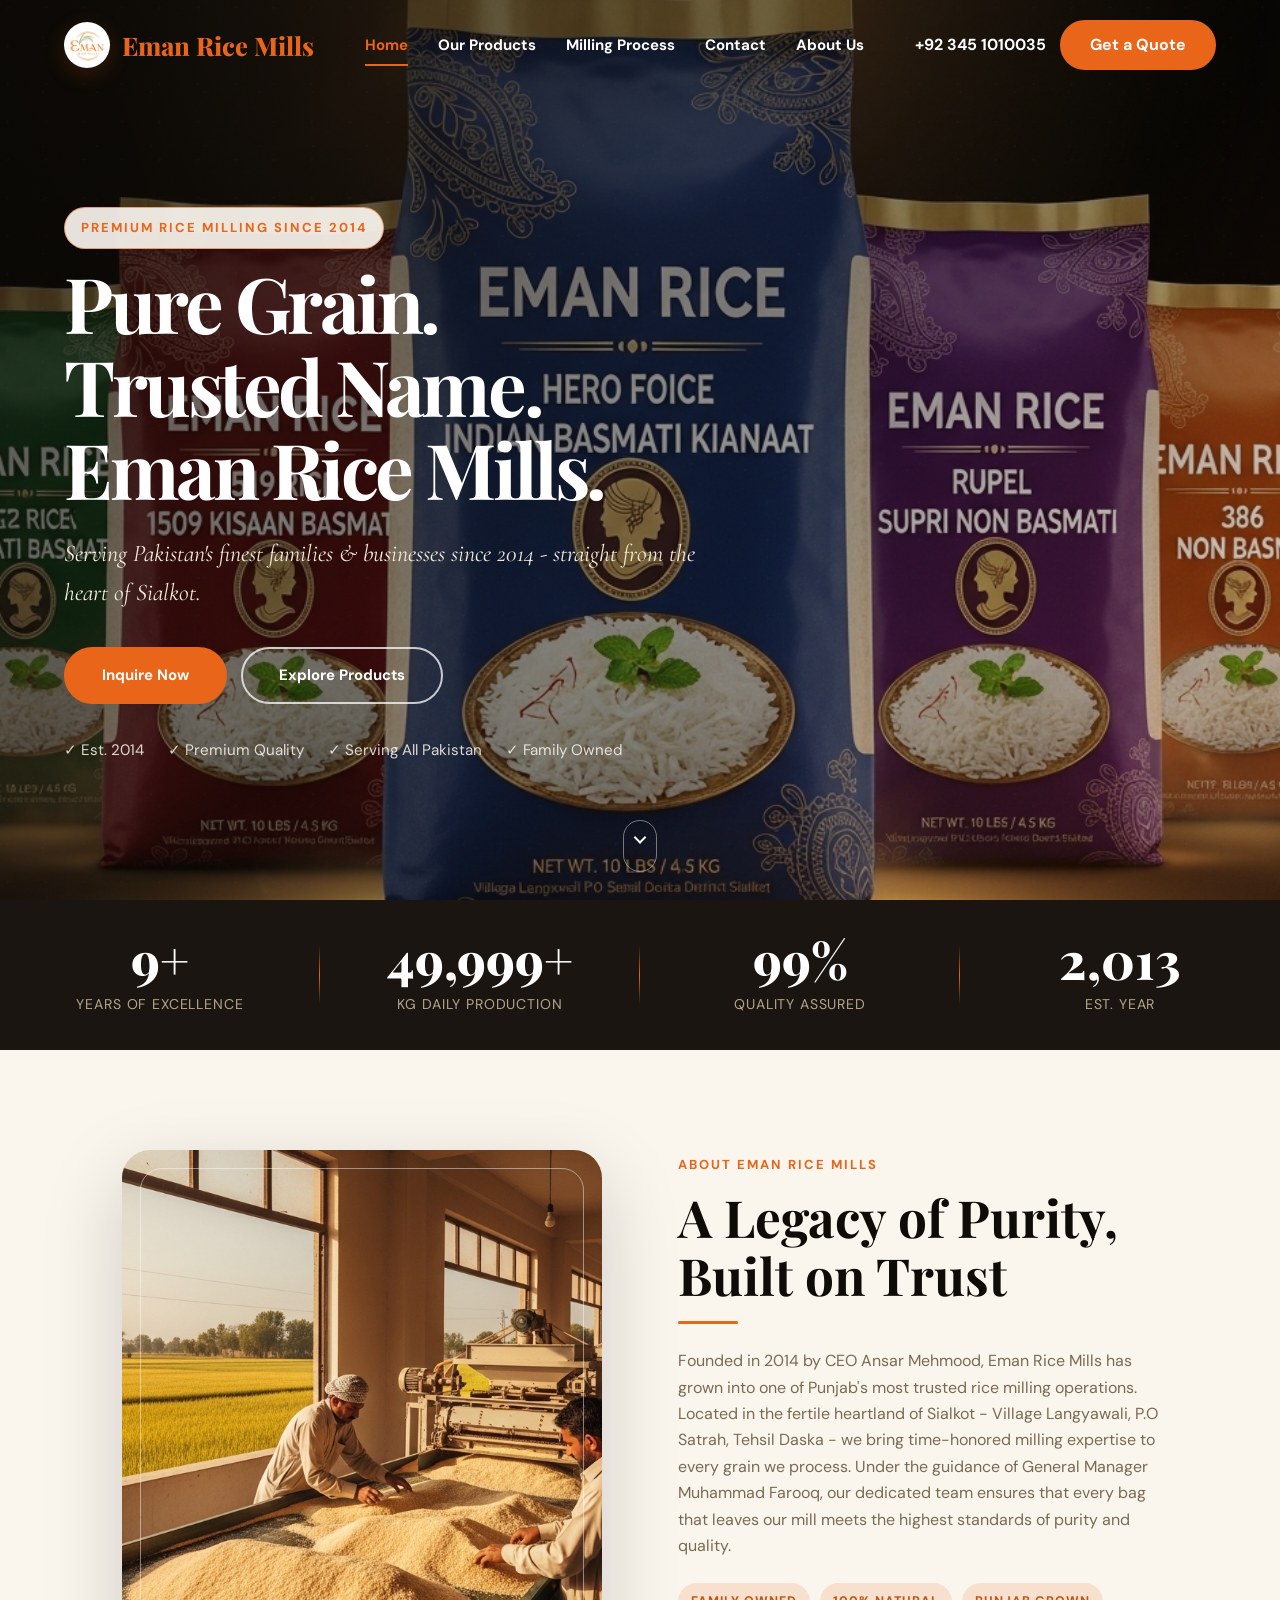
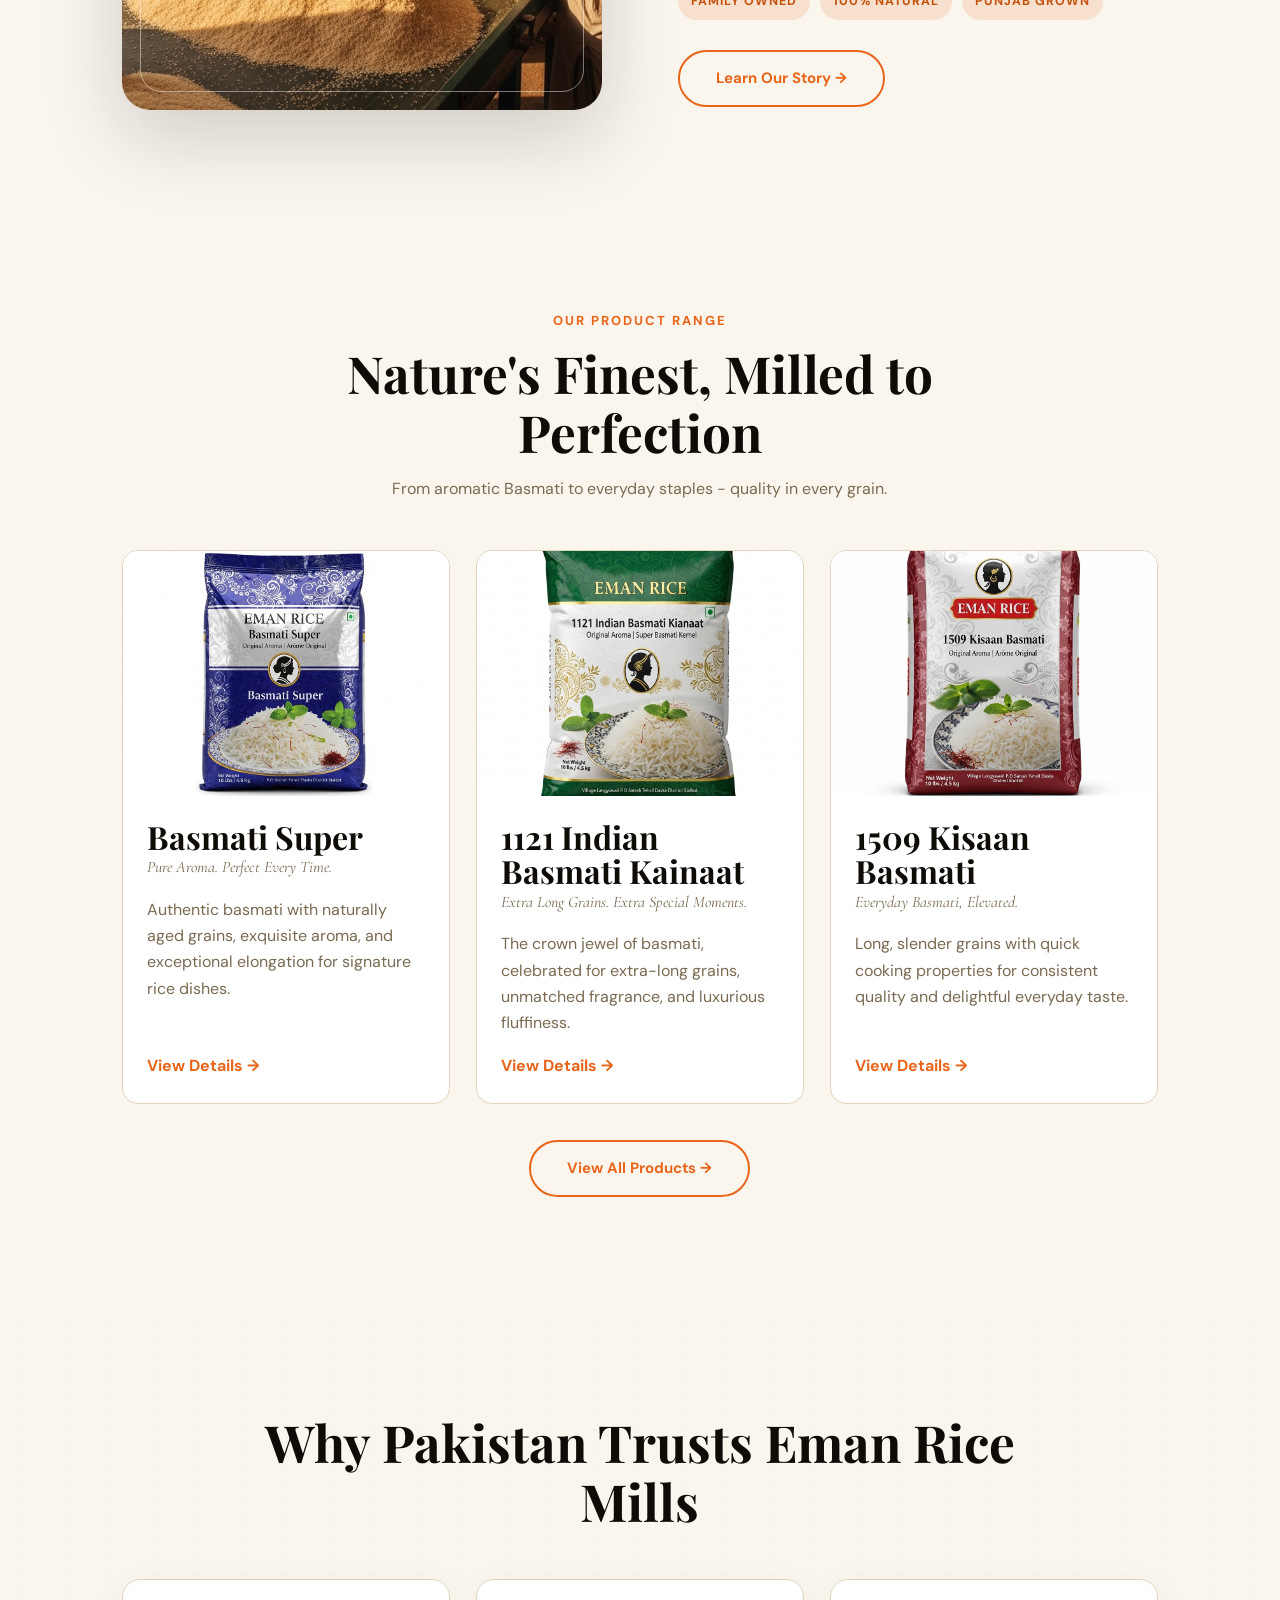
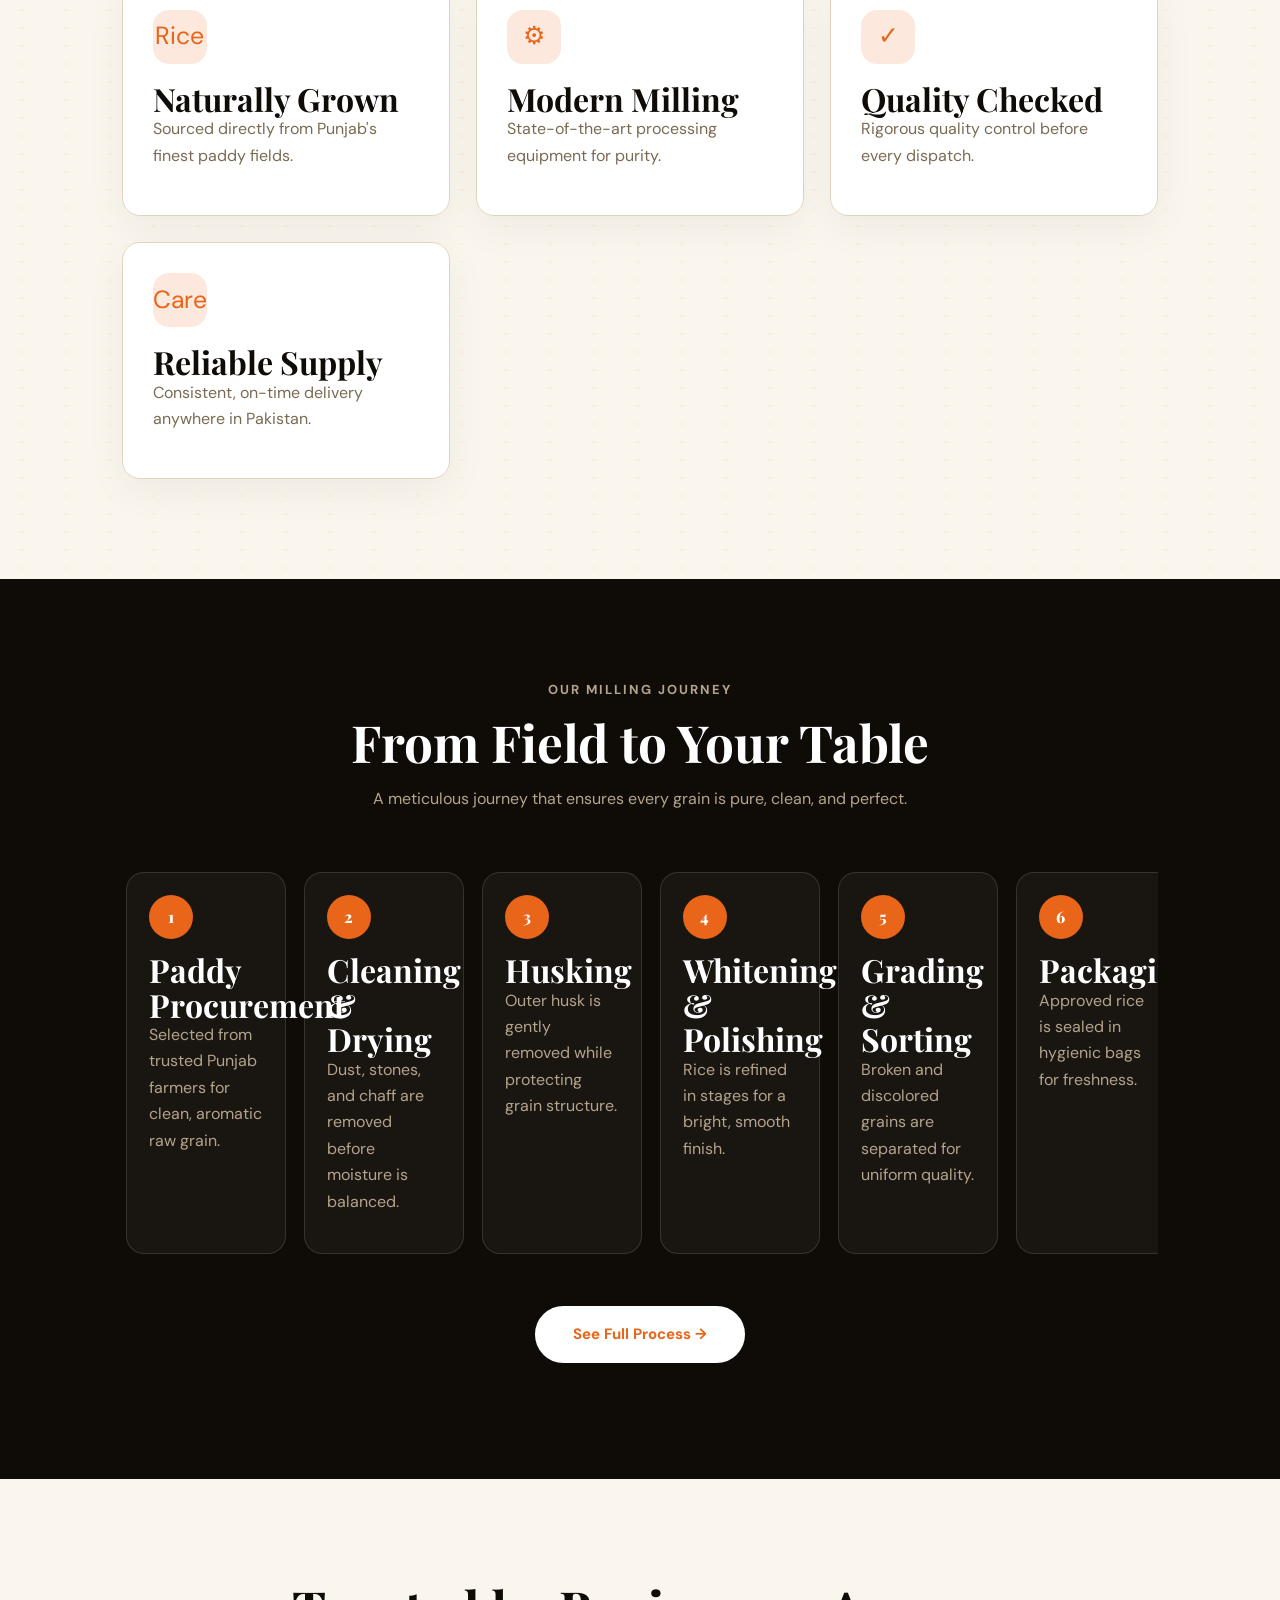
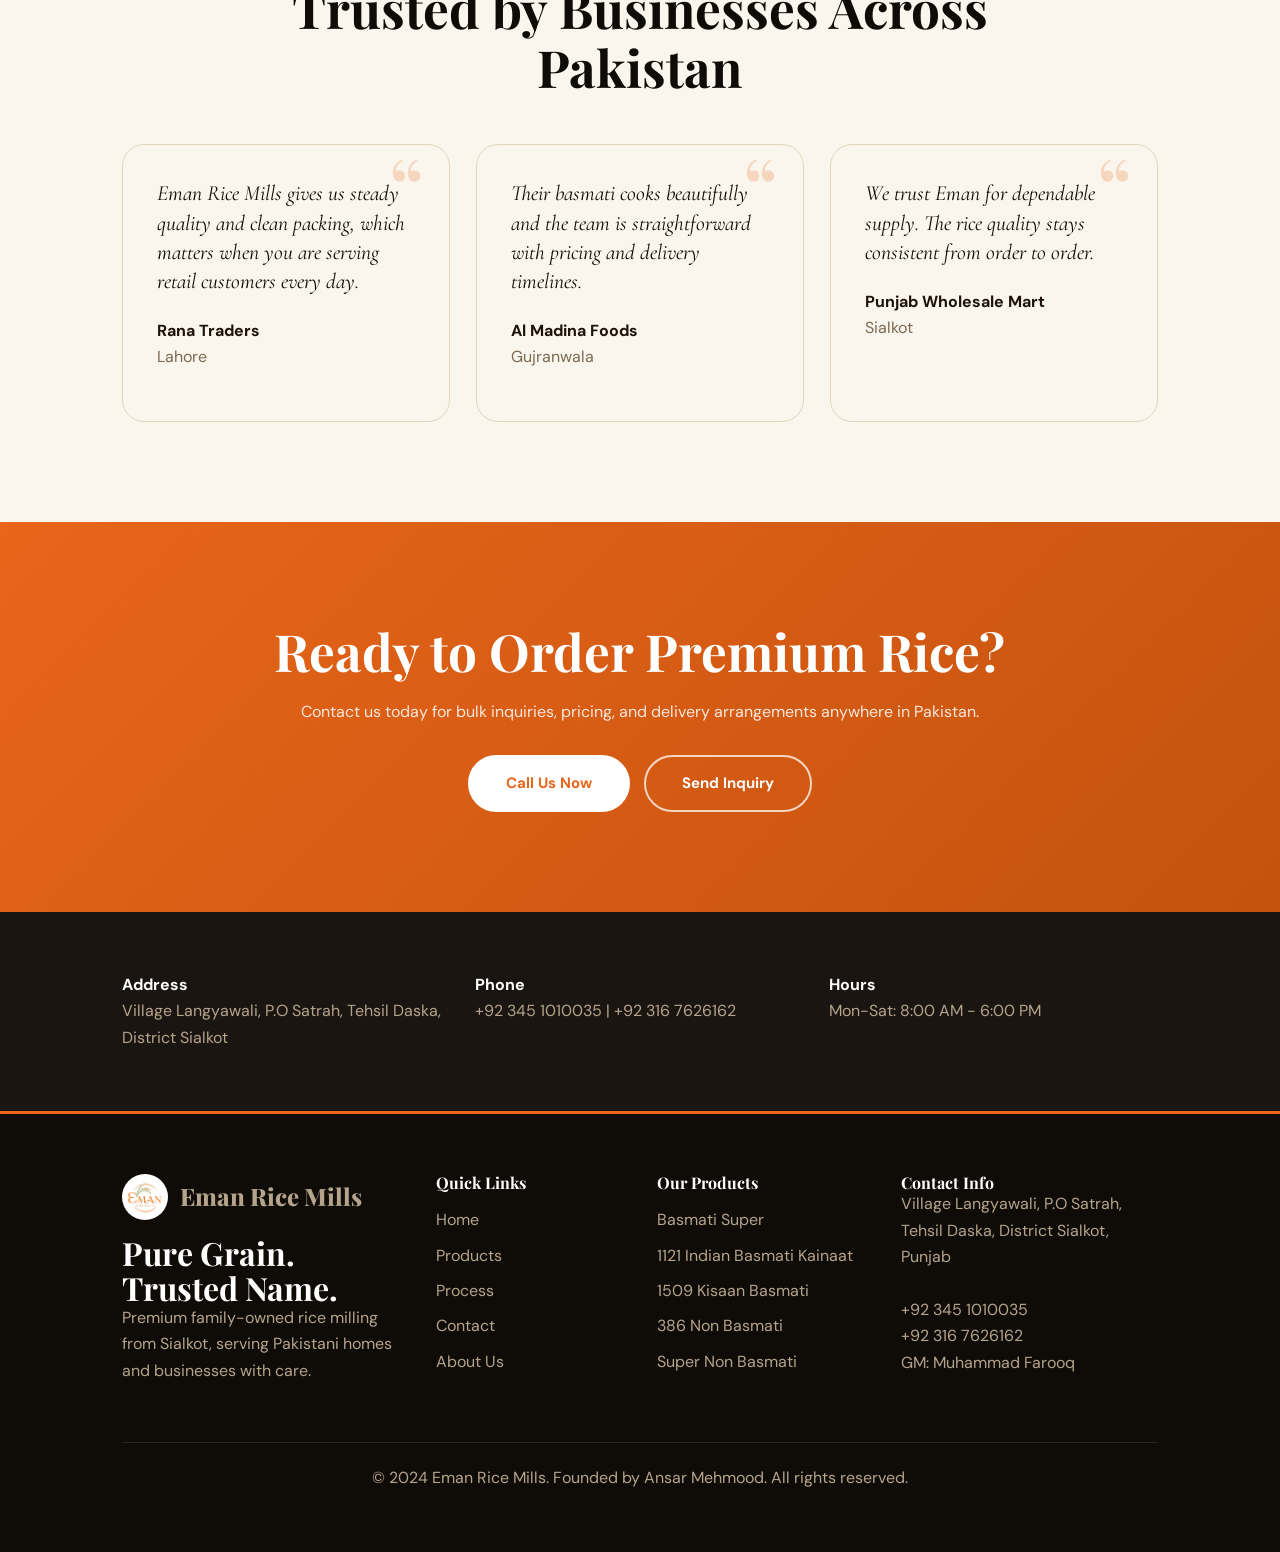
==== index.html @ 07fa5f84 "updated website" ====
﻿<!DOCTYPE html>
<html lang="en">
<head>
  <meta charset="UTF-8">
  <meta name="viewport" content="width=device-width, initial-scale=1.0">
  <meta name="description" content="Eman Rice Mills - Premium rice milling in Sialkot, Pakistan. Founded 2014 by Ansar Mehmood. Supplying quality rice across Pakistan.">
  <meta property="og:title" content="Eman Rice Mills | Pure Grain, Trusted Name">
  <meta property="og:description" content="Premium rice milling in Sialkot, Pakistan, serving families and businesses across Pakistan since 2014.">
  <title>Eman Rice Mills | Pure Grain, Trusted Name</title>
  <link rel="preconnect" href="https://fonts.googleapis.com">
  <link rel="preconnect" href="https://fonts.gstatic.com" crossorigin>
  <link rel="icon" href="data:image/svg+xml,%3Csvg xmlns='http://www.w3.org/2000/svg' viewBox='0 0 64 64'%3E%3Crect width='64' height='64' rx='16' fill='%23E8651A'/%3E%3Ctext x='32' y='40' text-anchor='middle' font-family='Georgia' font-size='24' font-weight='700' fill='white'%3EEM%3C/text%3E%3C/svg%3E">
  <link rel="stylesheet" href="css/style.css">
  <link rel="stylesheet" href="css/components.css">
  <link rel="stylesheet" href="css/animations.css">
</head>
<body>
  <a class="skip-link" href="#main">Skip to content</a>
  <header class="navbar" aria-label="Primary navigation">
    <div class="nav-inner">
      <a class="nav-logo" href="index.html" aria-label="Eman Rice Mills home"><img src="assets/hero/eman-logo.jpeg" alt="Eman Rice Mills logo"> Eman Rice Mills</a>
      <nav class="nav-links" aria-label="Main menu"><a class="active" href="index.html">Home</a><a href="products.html">Our Products</a><a href="process.html">Milling Process</a><a href="contact.html">Contact</a><a href="about.html">About Us</a></nav>
      <div class="nav-actions">
        <a class="nav-phone" href="tel:+923451010035"> +92 345 1010035</a>
        <a class="nav-cta" href="contact.html">Get a Quote</a>
      </div>
      <button class="menu-toggle" type="button" aria-label="Open navigation menu" aria-expanded="false"><span></span><span></span><span></span></button>
    </div>
  </header>

  <main id="main">
    <section class="hero">
      <div class="hero-bg" aria-hidden="true"></div>
      <div class="hero-content">
        <div class="eyebrow" style="display:inline-flex;border:1px solid rgba(232,101,26,.55);background:rgba(250,246,238,.92);padding:9px 16px;border-radius:999px;">Premium Rice Milling Since 2014</div>
        <h1 aria-label="Pure Grain. Trusted Name. Eman Rice Mills.">
          <span style="--i:1">Pure</span> <span style="--i:2">Grain.</span><br>
          <span style="--i:3">Trusted</span> <span style="--i:4">Name.</span><br>
          <span style="--i:5">Eman</span> <span style="--i:6">Rice</span> <span style="--i:7">Mills.</span>
        </h1>
        <p class="hero-subtitle">Serving Pakistan's finest families &amp; businesses since 2014 - straight from the heart of Sialkot.</p>
        <div class="hero-actions">
          <a class="btn-primary" href="contact.html"> Inquire Now</a>
          <a class="btn-outline-light" href="products.html">Explore Products</a>
        </div>
        <div class="trust-strip" aria-label="Trust highlights">
          <span>&#10003; Est. 2014</span><span>&#10003; Premium Quality</span><span>&#10003; Serving All Pakistan</span><span>&#10003; Family Owned</span>
        </div>
      </div>
      <span class="hero-scroll" aria-hidden="true"></span>
    </section>

    <section class="stats-bar" aria-label="Company statistics">
      <div class="stats-grid">
        <div class="stat"><span class="stat-number" data-counter="10" data-suffix="+">0+</span><span class="stat-label">Years of Excellence</span></div>
        <div class="stat"><span class="stat-number" data-counter="50000" data-suffix="+">0+</span><span class="stat-label">KG Daily Production</span></div>
        <div class="stat"><span class="stat-number" data-counter="100" data-suffix="%">0%</span><span class="stat-label">Quality Assured</span></div>
        <div class="stat"><span class="stat-number" data-counter="2014">0</span><span class="stat-label">Est. Year</span></div>
      </div>
    </section>

    <section class="section-padding">
      <div class="container split">
        <div class="image-frame reveal-left"><img src="assets/about/about-us.jpeg" alt="Eman Rice Mills facility and rice processing operation" loading="lazy"></div>
        <div class="reveal-right">
          <p class="eyebrow">About Eman Rice Mills</p>
          <h2 class="section-heading">A Legacy of Purity, Built on Trust</h2>
          <div class="divider-orange"></div>
          <p>Founded in 2014 by CEO Ansar Mehmood, Eman Rice Mills has grown into one of Punjab's most trusted rice milling operations. Located in the fertile heartland of Sialkot - Village Langyawali, P.O Satrah, Tehsil Daska - we bring time-honored milling expertise to every grain we process. Under the guidance of General Manager Muhammad Farooq, our dedicated team ensures that every bag that leaves our mill meets the highest standards of purity and quality.</p>
          <div class="feature-pills"><span>Family Owned</span><span>100% Natural</span><span>Punjab Grown</span></div>
          <a class="btn-secondary" href="about.html">Learn Our Story &rarr;</a>
        </div>
      </div>
    </section>

    <section class="section-padding cream-section">
      <div class="container">
        <div class="section-intro reveal">
          <p class="eyebrow">Our Product Range</p>
          <h2 class="section-heading">Nature's Finest, Milled to Perfection</h2>
          <p>From aromatic Basmati to everyday staples - quality in every grain.</p>
        </div>
        <div class="product-grid">
          <article class="product-card card reveal"><div class="product-image"><img src="assets/products/basmati-super.jpeg" alt="Basmati Super rice pack" loading="lazy"></div><div class="product-body"><h3>Basmati Super</h3><p class="product-tagline">Pure Aroma. Perfect Every Time.</p><p>Authentic basmati with naturally aged grains, exquisite aroma, and exceptional elongation for signature rice dishes.</p><a class="text-link" href="products.html">View Details &rarr;</a></div></article>
          <article class="product-card card reveal"><div class="product-image"><img src="assets/products/1121-indian-basmati-kainaat.jpeg" alt="1121 Indian Basmati Kainaat rice pack" loading="lazy"></div><div class="product-body"><h3>1121 Indian Basmati Kainaat</h3><p class="product-tagline">Extra Long Grains. Extra Special Moments.</p><p>The crown jewel of basmati, celebrated for extra-long grains, unmatched fragrance, and luxurious fluffiness.</p><a class="text-link" href="products.html">View Details &rarr;</a></div></article>
          <article class="product-card card reveal"><div class="product-image"><img src="assets/products/1509-kisaan-basmati.jpeg" alt="1509 Kisaan Basmati rice pack" loading="lazy"></div><div class="product-body"><h3>1509 Kisaan Basmati</h3><p class="product-tagline">Everyday Basmati, Elevated.</p><p>Long, slender grains with quick cooking properties for consistent quality and delightful everyday taste.</p><a class="text-link" href="products.html">View Details &rarr;</a></div></article>
        </div>
        <p style="text-align:center;margin-top:36px;"><a class="btn-secondary" href="products.html">View All Products &rarr;</a></p>
      </div>
    </section>

    <section class="section-padding pattern-bg">
      <div class="container">
        <div class="section-intro reveal"><h2 class="section-heading">Why Pakistan Trusts Eman Rice Mills</h2></div>
        <div class="why-grid">
          <article class="icon-card reveal"><span class="icon">Rice</span><h3>Naturally Grown</h3><p>Sourced directly from Punjab's finest paddy fields.</p></article>
          <article class="icon-card reveal"><span class="icon">&#9881;</span><h3>Modern Milling</h3><p>State-of-the-art processing equipment for purity.</p></article>
          <article class="icon-card reveal"><span class="icon">&#10003;</span><h3>Quality Checked</h3><p>Rigorous quality control before every dispatch.</p></article>
          <article class="icon-card reveal"><span class="icon">Care</span><h3>Reliable Supply</h3><p>Consistent, on-time delivery anywhere in Pakistan.</p></article>
        </div>
      </div>
    </section>

    <section class="section-padding dark-section">
      <div class="container">
        <div class="section-intro reveal">
          <p class="eyebrow">Our Milling Journey</p>
          <h2 class="section-heading">From Field to Your Table</h2>
          <p>A meticulous journey that ensures every grain is pure, clean, and perfect.</p>
        </div>
        <div class="process-timeline">
          <div class="timeline-item reveal"><span class="timeline-number">1</span><h3>Paddy Procurement</h3><p>Selected from trusted Punjab farmers for clean, aromatic raw grain.</p></div>
          <div class="timeline-item reveal"><span class="timeline-number">2</span><h3>Cleaning &amp; Drying</h3><p>Dust, stones, and chaff are removed before moisture is balanced.</p></div>
          <div class="timeline-item reveal"><span class="timeline-number">3</span><h3>Husking</h3><p>Outer husk is gently removed while protecting grain structure.</p></div>
          <div class="timeline-item reveal"><span class="timeline-number">4</span><h3>Whitening &amp; Polishing</h3><p>Rice is refined in stages for a bright, smooth finish.</p></div>
          <div class="timeline-item reveal"><span class="timeline-number">5</span><h3>Grading &amp; Sorting</h3><p>Broken and discolored grains are separated for uniform quality.</p></div>
          <div class="timeline-item reveal"><span class="timeline-number">6</span><h3>Packaging</h3><p>Approved rice is sealed in hygienic bags for freshness.</p></div>
          <div class="timeline-item reveal"><span class="timeline-number">7</span><h3>Delivery</h3><p>Orders are dispatched reliably to customers across Pakistan.</p></div>
        </div>
        <p style="text-align:center;margin-top:28px;"><a class="btn-white" href="process.html">See Full Process &rarr;</a></p>
      </div>
    </section>

    <section class="section-padding">
      <div class="container">
        <div class="section-intro reveal"><h2 class="section-heading">Trusted by Businesses Across Pakistan</h2></div>
        <div class="testimonial-grid">
          <article class="testimonial-card reveal"><blockquote>Eman Rice Mills gives us steady quality and clean packing, which matters when you are serving retail customers every day.</blockquote><strong>Rana Traders</strong><p>Lahore</p></article>
          <article class="testimonial-card reveal"><blockquote>Their basmati cooks beautifully and the team is straightforward with pricing and delivery timelines.</blockquote><strong>Al Madina Foods</strong><p>Gujranwala</p></article>
          <article class="testimonial-card reveal"><blockquote>We trust Eman for dependable supply. The rice quality stays consistent from order to order.</blockquote><strong>Punjab Wholesale Mart</strong><p>Sialkot</p></article>
        </div>
      </div>
    </section>

    <section class="section-padding cta-banner">
      <div class="container reveal">
        <h2 class="section-heading">Ready to Order Premium Rice?</h2>
        <p>Contact us today for bulk inquiries, pricing, and delivery arrangements anywhere in Pakistan.</p>
        <div class="cta-actions"><a class="btn-white" href="tel:+923451010035"> Call Us Now</a><a class="btn-outline-light" href="contact.html"> Send Inquiry</a></div>
      </div>
    </section>

    <section class="section-sm contact-preview">
      <div class="container contact-preview-grid">
        <div><strong>Address</strong><span>Village Langyawali, P.O Satrah, Tehsil Daska, District Sialkot</span></div>
        <div><strong> Phone</strong><span>+92 345 1010035 | +92 316 7626162</span></div>
        <div><strong> Hours</strong><span>Mon-Sat: 8:00 AM - 6:00 PM</span></div>
      </div>
    </section>
  </main>

  <footer class="footer section-sm">
    <div class="container">
      <div class="footer-grid">
        <div><a class="footer-logo" href="index.html"><img src="assets/hero/eman-logo.jpeg" alt="Eman Rice Mills logo"> Eman Rice Mills</a><h3>Pure Grain. Trusted Name.</h3><p>Premium family-owned rice milling from Sialkot, serving Pakistani homes and businesses with care.</p></div>
        <div><h4>Quick Links</h4><ul><li><a href="index.html">Home</a></li><li><a href="products.html">Products</a></li><li><a href="process.html">Process</a></li><li><a href="contact.html">Contact</a></li><li><a href="about.html">About Us</a></li></ul></div>
        <div><h4>Our Products</h4><ul><li>Basmati Super</li><li>1121 Indian Basmati Kainaat</li><li>1509 Kisaan Basmati</li><li>386 Non Basmati</li><li>Super Non Basmati</li></ul></div>
        <div><h4>Contact Info</h4><address>Village Langyawali, P.O Satrah, Tehsil Daska, District Sialkot, Punjab<br><br><a href="tel:+923451010035">+92 345 1010035</a><br><a href="tel:+923167626162">+92 316 7626162</a><br>GM: Muhammad Farooq</address></div>
      </div>
      <div class="footer-bottom">&copy; 2024 Eman Rice Mills. Founded by Ansar Mehmood. All rights reserved.</div>
    </div>
  </footer>
  <script src="js/main.js"></script>
  <script src="js/counter.js"></script>
</body>
</html>
---- css/style.css ----
@import url('https://fonts.googleapis.com/css2?family=Playfair+Display:ital,wght@0,400;0,600;0,700;0,800;1,400;1,600&family=DM+Sans:wght@300;400;500;600&family=Cormorant+Garamond:ital,wght@0,400;1,400;1,600&display=swap');

:root {
  --color-primary: #E8651A;
  --color-primary-dark: #C4520E;
  --color-primary-light: #F5874A;
  --color-primary-glow: rgba(232, 101, 26, 0.15);
  --color-dark: #0F0C08;
  --color-dark-2: #1A1510;
  --color-dark-3: #2C2318;
  --color-cream: #FAF6EE;
  --color-cream-2: #F2EBD9;
  --color-text-main: #1C1208;
  --color-text-muted: #7A6A52;
  --color-text-light: #B5A48C;
  --color-border: #E2D4BC;
  --font-display: "Playfair Display", Georgia, serif;
  --font-body: "DM Sans", Arial, sans-serif;
  --font-accent: "Cormorant Garamond", Georgia, serif;
  --shadow-soft: 0 18px 60px rgba(28, 18, 8, 0.09);
  --shadow-deep: 0 26px 80px rgba(15, 12, 8, 0.18);
}

* {
  box-sizing: border-box;
}

html {
  scroll-behavior: smooth;
}

body {
  margin: 0;
  background: var(--color-cream);
  color: var(--color-text-main);
  font-family: var(--font-body);
  line-height: 1.65;
  animation: pageFade 0.6s ease both;
}

body.nav-open {
  overflow: hidden;
}

img {
  display: block;
  max-width: 100%;
}

a {
  color: inherit;
}

p {
  margin: 0 0 1rem;
  color: var(--color-text-muted);
}

h1,
h2,
h3,
h4 {
  margin: 0;
  color: var(--color-dark);
  font-family: var(--font-display);
  line-height: 1.08;
}

h1 {
  font-size: clamp(36px, 6vw, 80px);
}

h2 {
  font-size: clamp(28px, 4vw, 54px);
}

h3 {
  font-size: clamp(20px, 2.5vw, 32px);
}

.skip-link {
  position: fixed;
  left: 16px;
  top: -60px;
  z-index: 2000;
  padding: 10px 16px;
  background: var(--color-primary);
  color: white;
  border-radius: 999px;
  transition: top 0.2s ease;
}

.skip-link:focus {
  top: 16px;
}

.hero {
  position: relative;
  min-height: 100vh;
  display: grid;
  align-items: center;
  overflow: hidden;
  isolation: isolate;
  padding: 150px 5% 80px;
  background: var(--color-dark);
}

.hero::before,
.page-hero::before,
.cta-banner::before,
.pattern-bg::before {
  content: "";
  position: absolute;
  inset: 0;
  pointer-events: none;
  background-image:
    radial-gradient(circle at 20% 20%, rgba(255,255,255,0.08) 0 1px, transparent 1px),
    radial-gradient(circle at 80% 70%, rgba(255,255,255,0.05) 0 1px, transparent 1px);
  background-size: 38px 38px, 54px 54px;
  opacity: 0.28;
  mix-blend-mode: screen;
}

.hero-bg {
  position: absolute;
  inset: -8% 0;
  z-index: -2;
  background-image:
    linear-gradient(135deg, rgba(15,12,8,0.80) 0%, rgba(15,12,8,0.40) 60%, rgba(232,101,26,0.15) 100%),
    url("../assets/hero/hero-image.jpeg");
  background-size: cover;
  background-position: center;
  transform: translateY(0);
  will-change: transform;
}

.hero-content {
  max-width: 790px;
  color: white;
}

.hero h1 {
  color: white;
  letter-spacing: -0.045em;
  max-width: 780px;
}

.hero h1 span {
  display: inline-block;
  opacity: 0;
  transform: translateY(24px);
  animation: wordRise 0.7s ease forwards;
  animation-delay: calc(var(--i) * 0.075s + 0.15s);
}

.hero-subtitle {
  max-width: 680px;
  margin: 24px 0 34px;
  color: var(--color-cream-2);
  font-family: var(--font-accent);
  font-size: clamp(18px, 2vw, 24px);
  font-style: italic;
}

.hero-actions,
.cta-actions {
  display: flex;
  flex-wrap: wrap;
  gap: 14px;
}

.trust-strip {
  display: flex;
  flex-wrap: wrap;
  gap: 16px 24px;
  margin-top: 34px;
  color: rgba(250, 246, 238, 0.86);
  font-size: 0.95rem;
}

.hero-scroll {
  position: absolute;
  left: 50%;
  bottom: 28px;
  width: 34px;
  height: 52px;
  border: 1px solid rgba(250, 246, 238, 0.45);
  border-radius: 999px;
  transform: translateX(-50%);
}

.hero-scroll::after {
  content: "";
  position: absolute;
  left: 50%;
  top: 12px;
  width: 7px;
  height: 7px;
  border-right: 2px solid white;
  border-bottom: 2px solid white;
  transform: translateX(-50%) rotate(45deg);
  animation: bounceChevron 1.6s ease infinite;
}

.stats-bar {
  background: var(--color-dark-2);
  color: white;
}

.stats-grid {
  display: grid;
  grid-template-columns: repeat(4, 1fr);
}

.stat {
  position: relative;
  padding: 34px 18px;
  text-align: center;
}

.stat:not(:last-child)::after {
  content: "";
  position: absolute;
  right: 0;
  top: 30%;
  height: 40%;
  width: 1px;
  background: linear-gradient(transparent, var(--color-primary), transparent);
}

.stat-number {
  display: block;
  color: white;
  font-family: var(--font-display);
  font-size: clamp(34px, 4vw, 56px);
  font-weight: 800;
  line-height: 1;
}

.stat-label {
  display: block;
  margin-top: 8px;
  color: var(--color-text-light);
  font-size: 0.88rem;
  letter-spacing: 0.06em;
  text-transform: uppercase;
}

.split {
  display: grid;
  grid-template-columns: minmax(0, 1fr) minmax(0, 1fr);
  gap: clamp(36px, 6vw, 78px);
  align-items: center;
}

.image-frame {
  position: relative;
  min-height: 560px;
  overflow: hidden;
  border-radius: 28px;
  box-shadow: var(--shadow-deep);
}

.image-frame::after {
  content: "";
  position: absolute;
  inset: 18px;
  border: 1px solid rgba(255, 255, 255, 0.45);
  border-radius: 22px;
}

.image-frame img {
  width: 100%;
  height: 100%;
  min-height: inherit;
  object-fit: cover;
}

.feature-pills {
  display: flex;
  flex-wrap: wrap;
  gap: 10px;
  margin: 24px 0 30px;
}

.feature-pills span,
.category-pill {
  display: inline-flex;
  align-items: center;
  border-radius: 999px;
  background: var(--color-primary-glow);
  color: var(--color-primary-dark);
  font-size: 0.78rem;
  font-weight: 700;
  letter-spacing: 0.08em;
  padding: 8px 13px;
  text-transform: uppercase;
}

.section-intro {
  max-width: 760px;
  margin: 0 auto 48px;
  text-align: center;
}

.section-intro .section-heading {
  margin-bottom: 14px;
}

.product-grid,
.why-grid,
.testimonial-grid,
.values-grid,
.quality-grid,
.contact-trust-grid {
  display: grid;
  grid-template-columns: repeat(3, 1fr);
  gap: 26px;
}

.leader-grid,
.values-grid {
  display: grid;
  grid-template-columns: repeat(2, 1fr);
  gap: 26px;
}

.product-card {
  display: flex;
  flex-direction: column;
  background: white;
}

.product-image {
  aspect-ratio: 4 / 3;
  overflow: hidden;
  background: var(--color-cream-2);
}

.product-image img {
  width: 100%;
  height: 100%;
  object-fit: cover;
  transition: transform 0.6s ease;
}

.product-card:hover .product-image img,
.process-step:hover img {
  transform: scale(1.05);
}

.product-body {
  display: flex;
  flex: 1;
  flex-direction: column;
  padding: 24px;
}

.product-tagline,
.testimonial-card blockquote {
  color: var(--color-text-muted);
  font-family: var(--font-accent);
  font-style: italic;
}

.text-link {
  display: inline-flex;
  align-items: center;
  gap: 8px;
  margin-top: auto;
  color: var(--color-primary);
  font-weight: 700;
  text-decoration: none;
}

.cream-section,
.pattern-bg {
  position: relative;
  overflow: hidden;
  background: var(--color-cream);
}

.pattern-bg::before {
  background-image: radial-gradient(ellipse at center, rgba(232,101,26,0.16) 0 2px, transparent 2px);
  background-size: 44px 18px;
  opacity: 0.23;
  mix-blend-mode: multiply;
}

.icon-card,
.quality-card,
.trust-card,
.mission-card,
.leader-card {
  position: relative;
  z-index: 1;
  padding: 30px;
  background: white;
  border: 1px solid var(--color-border);
  border-radius: 18px;
  box-shadow: 0 12px 42px rgba(28, 18, 8, 0.05);
}

.icon {
  display: inline-grid;
  place-items: center;
  width: 54px;
  height: 54px;
  margin-bottom: 18px;
  border-radius: 16px;
  background: var(--color-primary-glow);
  color: var(--color-primary);
  font-size: 1.55rem;
}

.dark-section {
  background: var(--color-dark);
  color: white;
}

.dark-section h2,
.dark-section h3 {
  color: white;
}

.dark-section p {
  color: var(--color-text-light);
}

.process-timeline {
  display: grid;
  grid-template-columns: repeat(7, minmax(160px, 1fr));
  gap: 18px;
  overflow-x: auto;
  padding: 12px 4px 24px;
}

.timeline-item {
  position: relative;
  min-height: 170px;
  padding: 22px;
  border: 1px solid rgba(255, 255, 255, 0.12);
  border-radius: 18px;
  background: rgba(255, 255, 255, 0.045);
}

.timeline-number {
  display: inline-grid;
  place-items: center;
  width: 44px;
  height: 44px;
  margin-bottom: 14px;
  border-radius: 50%;
  background: var(--color-primary);
  color: white;
  font-family: var(--font-display);
  font-weight: 800;
}

.testimonial-card {
  position: relative;
  padding: 34px;
  background: var(--color-cream);
  border-radius: 22px;
  border: 1px solid var(--color-border);
}

.testimonial-card::before {
  content: "“";
  position: absolute;
  top: -2px;
  right: 24px;
  color: var(--color-primary);
  font-family: var(--font-display);
  font-size: 88px;
  line-height: 1;
  opacity: 0.22;
}

.testimonial-card blockquote {
  margin: 0 0 22px;
  color: var(--color-dark);
  font-size: 1.35rem;
  line-height: 1.35;
}

.cta-banner {
  position: relative;
  overflow: hidden;
  background: linear-gradient(135deg, var(--color-primary), var(--color-primary-dark));
  color: white;
  text-align: center;
}

.cta-banner h2 {
  color: white;
}

.cta-banner p {
  max-width: 760px;
  margin: 18px auto 30px;
  color: rgba(255, 255, 255, 0.86);
}

.cta-banner .cta-actions {
  justify-content: center;
}

.contact-preview {
  background: var(--color-dark-2);
  color: white;
}

.contact-preview-grid {
  display: grid;
  grid-template-columns: repeat(3, 1fr);
  gap: 24px;
}

.contact-preview strong {
  color: white;
}

.contact-preview span {
  display: block;
  color: var(--color-text-light);
}

.page-hero {
  position: relative;
  min-height: 50vh;
  display: grid;
  place-items: end start;
  overflow: hidden;
  padding: 150px 5% 72px;
  background:
    linear-gradient(135deg, rgba(15,12,8,0.82), rgba(15,12,8,0.45), rgba(232,101,26,0.2)),
    var(--hero-image, url("../assets/hero/hero-image.jpeg")) center/cover;
  color: white;
}

.page-hero.compact {
  min-height: 45vh;
}

.page-hero h1,
.page-hero p {
  color: white;
}

.breadcrumb {
  margin-top: 12px;
  color: var(--color-cream-2);
  font-size: 0.94rem;
}

.filter-tabs {
  display: flex;
  flex-wrap: wrap;
  justify-content: center;
  gap: 12px;
  margin-bottom: 38px;
}

.filter-tab {
  min-height: 44px;
  padding: 10px 20px;
  border: 1px solid var(--color-primary);
  border-radius: 999px;
  background: transparent;
  color: var(--color-dark);
  cursor: pointer;
  font: 700 0.88rem var(--font-body);
}

.filter-tab.active,
.filter-tab:hover {
  background: var(--color-primary);
  color: white;
}

.product-card.is-hidden {
  display: none;
}

.process-detail {
  position: relative;
}

.process-detail::before {
  content: "";
  position: absolute;
  left: 50%;
  top: 80px;
  bottom: 80px;
  width: 2px;
  background: linear-gradient(var(--color-primary), rgba(232,101,26,0.1));
  transform: translateX(-50%);
}

.process-step {
  position: relative;
  display: grid;
  grid-template-columns: repeat(2, minmax(0, 1fr));
  gap: 64px;
  align-items: center;
  margin-bottom: 80px;
}

.process-step:nth-child(even) .process-copy {
  order: 2;
}

.process-copy,
.process-photo {
  position: relative;
  z-index: 1;
}

.step-watermark {
  position: absolute;
  top: -36px;
  left: -14px;
  z-index: -1;
  color: var(--color-primary);
  font-family: var(--font-display);
  font-size: 120px;
  font-weight: 800;
  line-height: 1;
  opacity: 0.1;
}

.process-photo {
  overflow: hidden;
  border-radius: 24px;
  box-shadow: var(--shadow-soft);
}

.process-photo img {
  width: 100%;
  aspect-ratio: 4 / 3;
  object-fit: cover;
  transition: transform 0.65s ease;
}

.timeline-vertical {
  position: relative;
  display: grid;
  gap: 24px;
  max-width: 980px;
  margin: 0 auto;
}

.timeline-entry {
  display: grid;
  grid-template-columns: 1fr auto 1fr;
  gap: 22px;
  align-items: center;
}

.timeline-entry:nth-child(even) .timeline-card {
  grid-column: 3;
}

.timeline-entry:nth-child(even) .timeline-year {
  grid-column: 2;
  grid-row: 1;
}

.timeline-card {
  padding: 24px;
  background: white;
  border: 1px solid var(--color-border);
  border-radius: 16px;
}

.timeline-year {
  display: grid;
  place-items: center;
  width: 82px;
  height: 82px;
  border-radius: 50%;
  background: var(--color-primary);
  color: white;
  font-family: var(--font-display);
  font-weight: 800;
}

.contact-layout {
  display: grid;
  grid-template-columns: 0.9fr 1.1fr;
  gap: 42px;
  align-items: start;
}

.contact-panel,
.form-panel {
  padding: clamp(28px, 4vw, 46px);
  background: white;
  border: 1px solid var(--color-border);
  border-radius: 26px;
  box-shadow: var(--shadow-soft);
}

.contact-list {
  display: grid;
  gap: 18px;
  margin: 26px 0;
}

.contact-list div {
  padding-bottom: 16px;
  border-bottom: 1px solid var(--color-border);
}

.whatsapp {
  display: inline-flex;
  align-items: center;
  justify-content: center;
  min-height: 46px;
  padding: 12px 22px;
  border-radius: 999px;
  background: #25D366;
  color: white;
  font-weight: 700;
  text-decoration: none;
}

.map-card {
  margin-top: 24px;
  padding: 28px;
  border-radius: 22px;
  background:
    radial-gradient(circle at 55% 43%, rgba(232,101,26,0.28) 0 10px, transparent 11px),
    linear-gradient(135deg, var(--color-cream), #fff);
  border: 1px solid var(--color-border);
}

.form-grid {
  display: grid;
  grid-template-columns: repeat(2, 1fr);
  gap: 18px;
}

.form-group.full {
  grid-column: 1 / -1;
}

label {
  display: block;
  margin-bottom: 8px;
  color: var(--color-dark);
  font-size: 0.9rem;
  font-weight: 700;
}

input,
select,
textarea {
  width: 100%;
  min-height: 48px;
  border: 1px solid var(--color-border);
  border-radius: 10px;
  padding: 14px 18px;
  background: #fff;
  color: var(--color-text-main);
  font: 400 1rem var(--font-body);
  outline: none;
  transition: border 0.2s ease, box-shadow 0.2s ease;
}

textarea {
  resize: vertical;
}

input:focus,
select:focus,
textarea:focus {
  border-color: var(--color-primary);
  box-shadow: 0 0 0 4px var(--color-primary-glow);
}

.field-error {
  min-height: 18px;
  margin-top: 5px;
  color: #b42318;
  font-size: 0.8rem;
}

.form-message {
  margin-top: 18px;
  font-weight: 700;
}

@media (max-width: 1023px) {
  .split,
  .contact-layout,
  .process-step {
    grid-template-columns: 1fr;
  }

  .product-grid,
  .why-grid,
  .testimonial-grid,
  .leader-grid,
  .values-grid,
  .quality-grid,
  .contact-trust-grid {
    grid-template-columns: repeat(2, 1fr);
  }

  .stats-grid,
  .contact-preview-grid {
    grid-template-columns: repeat(2, 1fr);
  }

  .process-detail::before {
    left: 12px;
  }

  .process-step:nth-child(even) .process-copy {
    order: initial;
  }
}

@media (max-width: 767px) {
  .hero {
    min-height: 100svh;
    padding: 128px 5% 72px;
    text-align: center;
  }

  .hero-content {
    margin: 0 auto;
  }

  .hero-actions,
  .cta-actions {
    flex-direction: column;
  }

  .hero-actions .btn-primary,
  .hero-actions .btn-outline-light,
  .cta-actions a,
  .form-panel button {
    width: 100%;
    justify-content: center;
  }

  .trust-strip {
    justify-content: center;
  }

  .stats-grid,
  .product-grid,
  .why-grid,
  .testimonial-grid,
  .leader-grid,
  .values-grid,
  .quality-grid,
  .contact-preview-grid,
  .contact-trust-grid,
  .form-grid {
    grid-template-columns: 1fr;
  }

  .stat:not(:last-child)::after {
    top: auto;
    right: 20%;
    bottom: 0;
    left: 20%;
    width: auto;
    height: 1px;
  }

  .image-frame {
    min-height: 380px;
  }

  .section-intro {
    margin-bottom: 34px;
  }

  .page-hero {
    min-height: 45vh;
    padding-top: 128px;
  }

  .timeline-entry,
  .timeline-entry:nth-child(even) .timeline-card {
    display: block;
  }

  .timeline-year {
    width: 70px;
    height: 70px;
    margin-bottom: 12px;
  }
}
---- css/components.css ----
.container {
  width: min(1200px, 90%);
  margin: 0 auto;
}

.section-padding {
  padding: 100px 5%;
}

.section-sm {
  padding: 60px 5%;
}

.eyebrow {
  margin-bottom: 12px;
  color: var(--color-primary);
  font-family: var(--font-body);
  font-size: 13px;
  font-weight: 700;
  letter-spacing: 2px;
  text-transform: uppercase;
}

.section-heading {
  color: var(--color-dark);
  font-family: var(--font-display);
  font-size: clamp(30px, 4vw, 52px);
  font-weight: 700;
  line-height: 1.15;
}

.btn-primary,
.btn-secondary,
.btn-white,
.btn-outline-light {
  position: relative;
  display: inline-flex;
  align-items: center;
  justify-content: center;
  min-height: 48px;
  gap: 8px;
  overflow: hidden;
  padding: 14px 36px;
  border-radius: 50px;
  font-family: var(--font-body);
  font-size: 15px;
  font-weight: 700;
  text-decoration: none;
  transition: all 0.3s ease;
}

.btn-primary {
  border: 2px solid var(--color-primary);
  background: var(--color-primary);
  color: white;
}

.btn-primary:hover {
  border-color: var(--color-primary-dark);
  background: var(--color-primary-dark);
  box-shadow: 0 16px 35px var(--color-primary-glow);
  transform: translateY(-2px) scale(1.04);
}

.btn-secondary {
  border: 2px solid var(--color-primary);
  background: transparent;
  color: var(--color-primary);
}

.btn-secondary:hover {
  background: var(--color-primary);
  color: white;
  transform: translateY(-2px);
}

.btn-white {
  border: 2px solid white;
  background: white;
  color: var(--color-primary);
}

.btn-white:hover {
  background: transparent;
  color: white;
  transform: translateY(-2px);
}

.btn-outline-light {
  border: 2px solid rgba(255, 255, 255, 0.75);
  background: transparent;
  color: white;
}

.btn-outline-light:hover {
  background: white;
  color: var(--color-primary);
  transform: translateY(-2px);
}

.card {
  overflow: hidden;
  border: 1px solid var(--color-border);
  border-radius: 16px;
  background: white;
  transition: all 0.35s ease;
}

.card:hover {
  border-color: var(--color-primary);
  box-shadow: 0 20px 60px rgba(232,101,26,0.12);
  transform: translateY(-8px);
}

.divider-orange {
  width: 60px;
  height: 3px;
  margin: 16px 0 24px;
  border-radius: 2px;
  background: var(--color-primary);
}

.navbar {
  position: fixed;
  top: 0;
  left: 0;
  z-index: 1000;
  width: 100%;
  padding: 20px 5%;
  background: transparent;
  transition: all 0.4s ease;
}

.navbar.scrolled,
.navbar.nav-open {
  padding: 14px 5%;
  background: rgba(255,255,255,0.97);
  box-shadow: 0 2px 30px rgba(0,0,0,0.08);
  backdrop-filter: blur(12px);
}

.nav-inner {
  display: grid;
  grid-template-columns: auto 1fr auto;
  align-items: center;
  gap: 28px;
}

.nav-logo {
  display: inline-flex;
  align-items: center;
  gap: 12px;
  color: var(--color-primary);
  font-family: var(--font-display);
  font-size: 1.6rem;
  font-weight: 800;
  text-decoration: none;
}

.nav-logo img {
  width: 46px;
  height: 46px;
  border-radius: 50%;
  object-fit: cover;
  box-shadow: 0 6px 22px rgba(232,101,26,0.2);
}

.nav-links {
  display: flex;
  justify-content: center;
  gap: 30px;
}

.nav-links a {
  position: relative;
  color: white;
  font-size: 0.94rem;
  font-weight: 700;
  text-decoration: none;
  transition: color 0.25s ease;
}

.navbar.scrolled .nav-links a,
.navbar.nav-open .nav-links a,
.navbar.light .nav-links a {
  color: var(--color-dark);
}

.nav-links a::after {
  content: "";
  position: absolute;
  left: 0;
  bottom: -8px;
  width: 0;
  height: 2px;
  background: var(--color-primary);
  transition: width 0.25s ease;
}

.nav-links a:hover,
.nav-links a.active {
  color: var(--color-primary);
}

.nav-links a:hover::after,
.nav-links a.active::after {
  width: 100%;
}

.nav-actions {
  display: flex;
  align-items: center;
  gap: 14px;
}

.nav-phone {
  color: white;
  font-weight: 700;
  text-decoration: none;
}

.navbar.scrolled .nav-phone,
.navbar.nav-open .nav-phone,
.navbar.light .nav-phone {
  color: var(--color-dark);
}

.nav-cta {
  border: 2px solid var(--color-primary);
  border-radius: 50px;
  background: var(--color-primary);
  color: white;
  padding: 10px 28px;
  font-family: var(--font-body);
  font-weight: 700;
  text-decoration: none;
  transition: all 0.3s ease;
}

.nav-cta:hover {
  background: transparent;
  color: var(--color-primary);
}

.menu-toggle {
  display: none;
  width: 48px;
  height: 48px;
  border: 1px solid rgba(232,101,26,0.35);
  border-radius: 50%;
  background: rgba(255,255,255,0.12);
  cursor: pointer;
}

.menu-toggle span {
  display: block;
  width: 20px;
  height: 2px;
  margin: 5px auto;
  background: var(--color-primary);
  transition: transform 0.3s ease, opacity 0.3s ease;
}

.menu-toggle.active span:nth-child(1) {
  transform: translateY(7px) rotate(45deg);
}

.menu-toggle.active span:nth-child(2) {
  opacity: 0;
}

.menu-toggle.active span:nth-child(3) {
  transform: translateY(-7px) rotate(-45deg);
}

.footer {
  border-top: 3px solid var(--color-primary);
  background: var(--color-dark);
  color: white;
}

.footer-grid {
  display: grid;
  grid-template-columns: 1.2fr 0.8fr 0.9fr 1.1fr;
  gap: 34px;
}

.footer h3,
.footer h4 {
  color: white;
}

.footer p,
.footer li,
.footer address {
  color: var(--color-text-light);
  font-style: normal;
}

.footer-logo {
  display: inline-flex;
  align-items: center;
  gap: 12px;
  margin-bottom: 16px;
  color: var(--color-primary);
  font-family: var(--font-display);
  font-size: 1.5rem;
  font-weight: 800;
  text-decoration: none;
}

.footer-logo img {
  width: 46px;
  height: 46px;
  border-radius: 50%;
  object-fit: cover;
}

.footer ul {
  display: grid;
  gap: 9px;
  padding: 0;
  margin: 16px 0 0;
  list-style: none;
}

.footer a {
  color: var(--color-text-light);
  text-decoration: none;
  transition: color 0.2s ease;
}

.footer a:hover {
  color: var(--color-primary);
}

.footer-bottom {
  margin-top: 42px;
  padding-top: 22px;
  border-top: 1px solid rgba(255,255,255,0.1);
  color: var(--color-text-light);
  text-align: center;
}

@media (max-width: 1023px) {
  .section-padding {
    padding: 78px 5%;
  }

  .nav-inner {
    grid-template-columns: auto auto;
    justify-content: space-between;
  }

  .menu-toggle {
    display: block;
  }

  .nav-links,
  .nav-actions {
    position: fixed;
    right: 0;
    left: auto;
    z-index: 999;
    width: min(420px, 100%);
    background: rgba(250, 246, 238, 0.98);
    transform: translateX(105%);
    transition: transform 0.38s ease;
  }

  .nav-links {
    top: 0;
    bottom: 0;
    flex-direction: column;
    justify-content: center;
    align-items: center;
    gap: 24px;
    padding: 110px 32px 170px;
  }

  .nav-links a {
    color: var(--color-dark);
    font-size: 1.25rem;
    opacity: 0;
    transform: translateX(26px);
  }

  .nav-actions {
    right: 0;
    bottom: 74px;
    display: grid;
    place-items: center;
    gap: 16px;
    padding: 0 32px;
    box-shadow: none;
  }

  .nav-actions .nav-phone {
    color: var(--color-dark);
  }

  .nav-links.open,
  .nav-actions.open {
    transform: translateX(0);
  }

  .nav-links.open a {
    animation: slideNav 0.45s ease forwards;
    animation-delay: calc(var(--nav-delay, 0) * 0.08s + 0.18s);
  }

  .footer-grid {
    grid-template-columns: repeat(2, 1fr);
  }
}

@media (max-width: 767px) {
  .section-padding {
    padding: 68px 5%;
  }

  .section-sm {
    padding: 48px 5%;
  }

  .nav-logo {
    font-size: 1.25rem;
  }

  .nav-logo img {
    width: 40px;
    height: 40px;
  }

  .footer-grid {
    grid-template-columns: 1fr;
  }
}
---- css/animations.css ----
@keyframes pageFade {
  from {
    opacity: 0;
  }
  to {
    opacity: 1;
  }
}

@keyframes wordRise {
  to {
    opacity: 1;
    transform: translateY(0);
  }
}

@keyframes bounceChevron {
  0%,
  100% {
    opacity: 0.35;
    transform: translate(-50%, 0) rotate(45deg);
  }
  50% {
    opacity: 1;
    transform: translate(-50%, 12px) rotate(45deg);
  }
}

@keyframes slideNav {
  to {
    opacity: 1;
    transform: translateX(0);
  }
}

.reveal,
.reveal-left,
.reveal-right {
  transition-delay: var(--delay, 0ms);
}

.reveal {
  opacity: 0;
  transform: translateY(30px);
  transition: opacity 0.7s ease, transform 0.7s ease;
}

.reveal.visible {
  opacity: 1;
  transform: translateY(0);
}

.reveal-left {
  opacity: 0;
  transform: translateX(-40px);
  transition: opacity 0.7s ease, transform 0.7s ease;
}

.reveal-left.visible {
  opacity: 1;
  transform: translateX(0);
}

.reveal-right {
  opacity: 0;
  transform: translateX(40px);
  transition: opacity 0.7s ease, transform 0.7s ease;
}

.reveal-right.visible {
  opacity: 1;
  transform: translateX(0);
}

@media (prefers-reduced-motion: reduce) {
  *,
  *::before,
  *::after {
    animation-duration: 0.01ms !important;
    animation-iteration-count: 1 !important;
    scroll-behavior: auto !important;
    transition-duration: 0.01ms !important;
  }

  .reveal,
  .reveal-left,
  .reveal-right,
  .hero h1 span {
    opacity: 1;
    transform: none;
  }
}
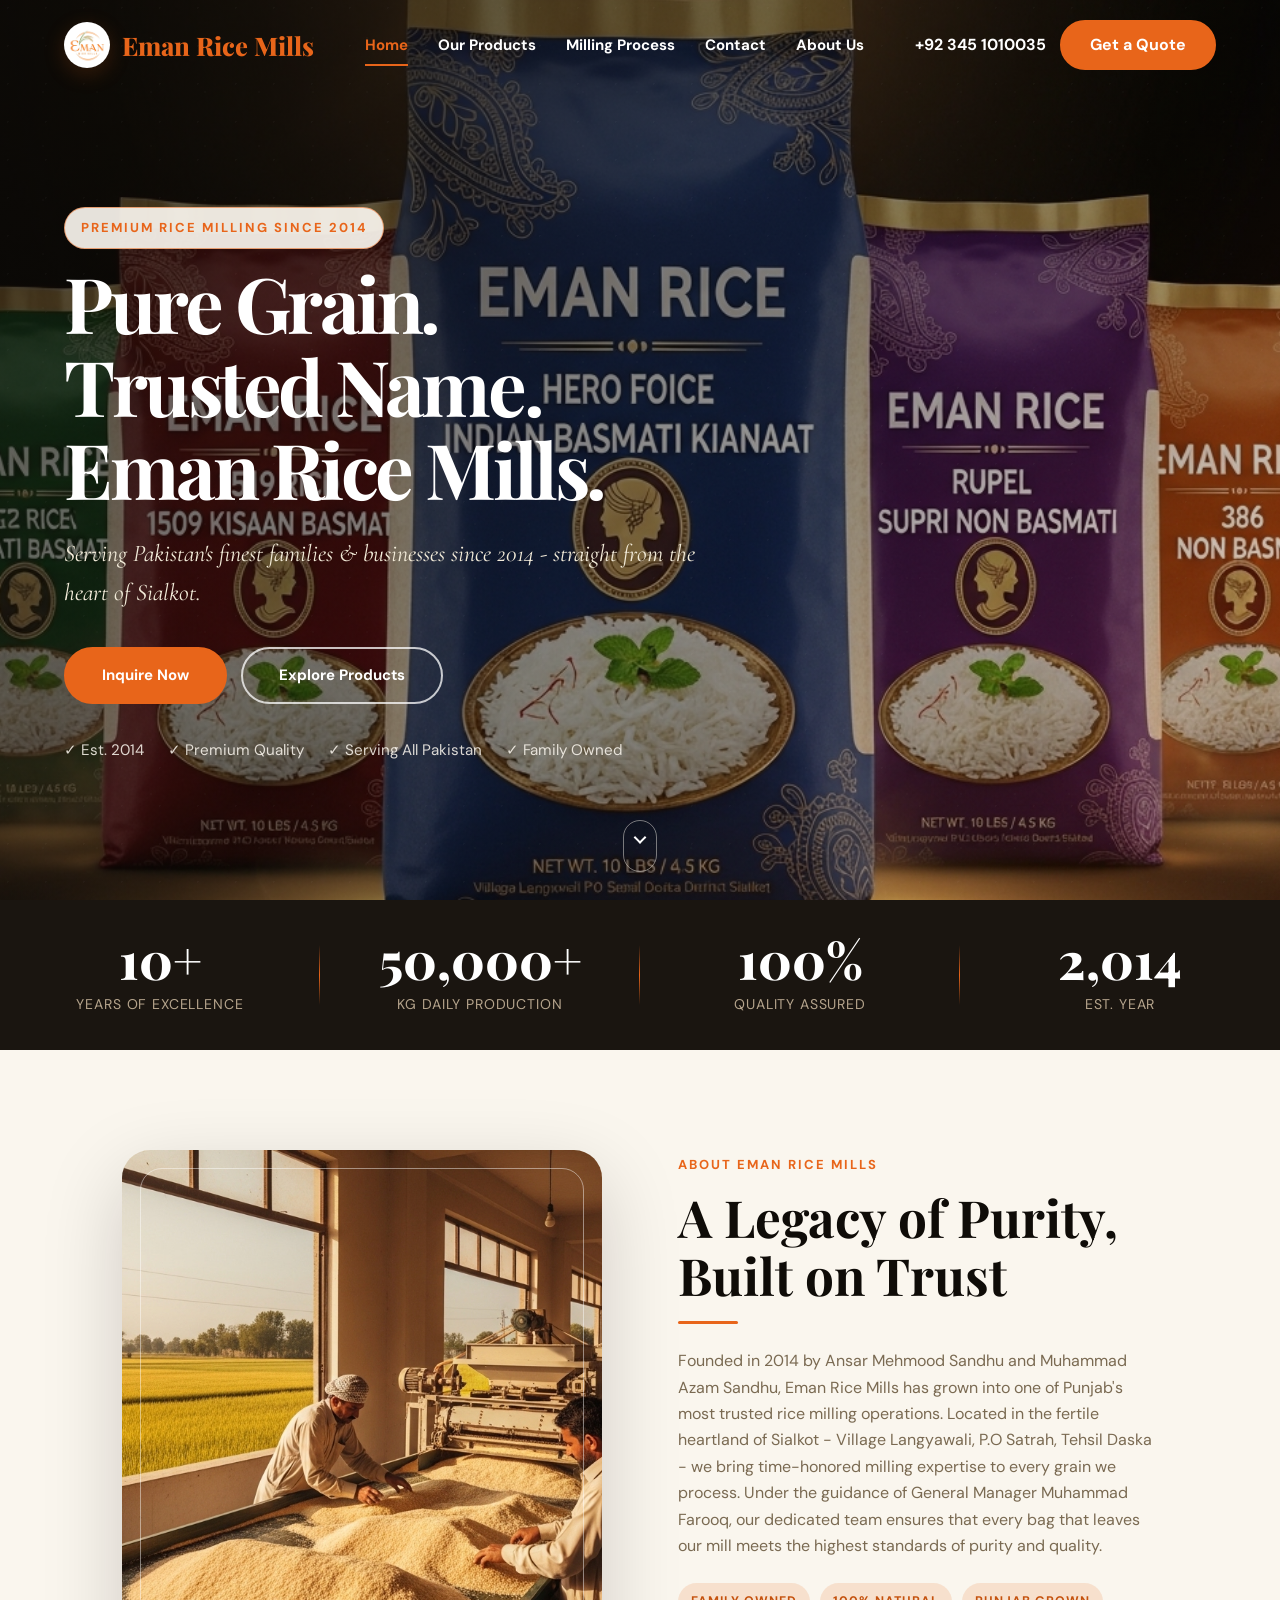
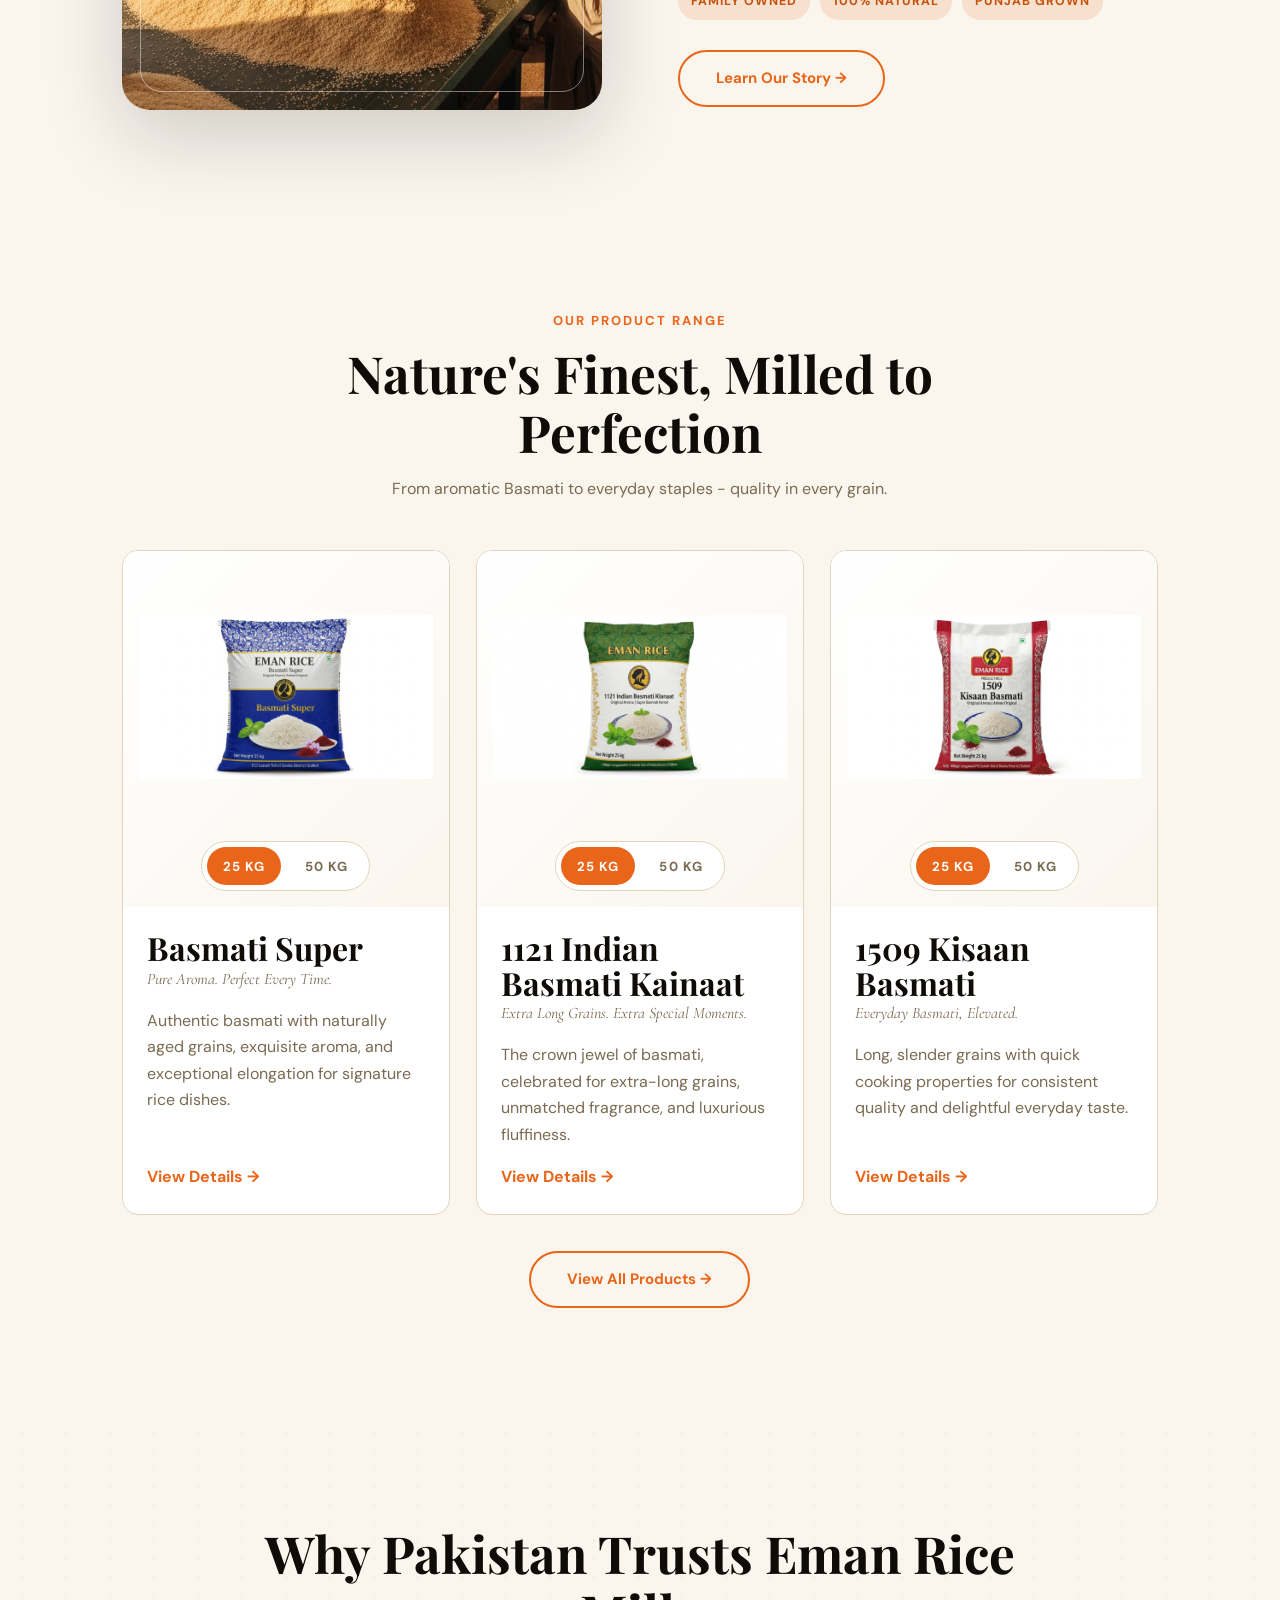
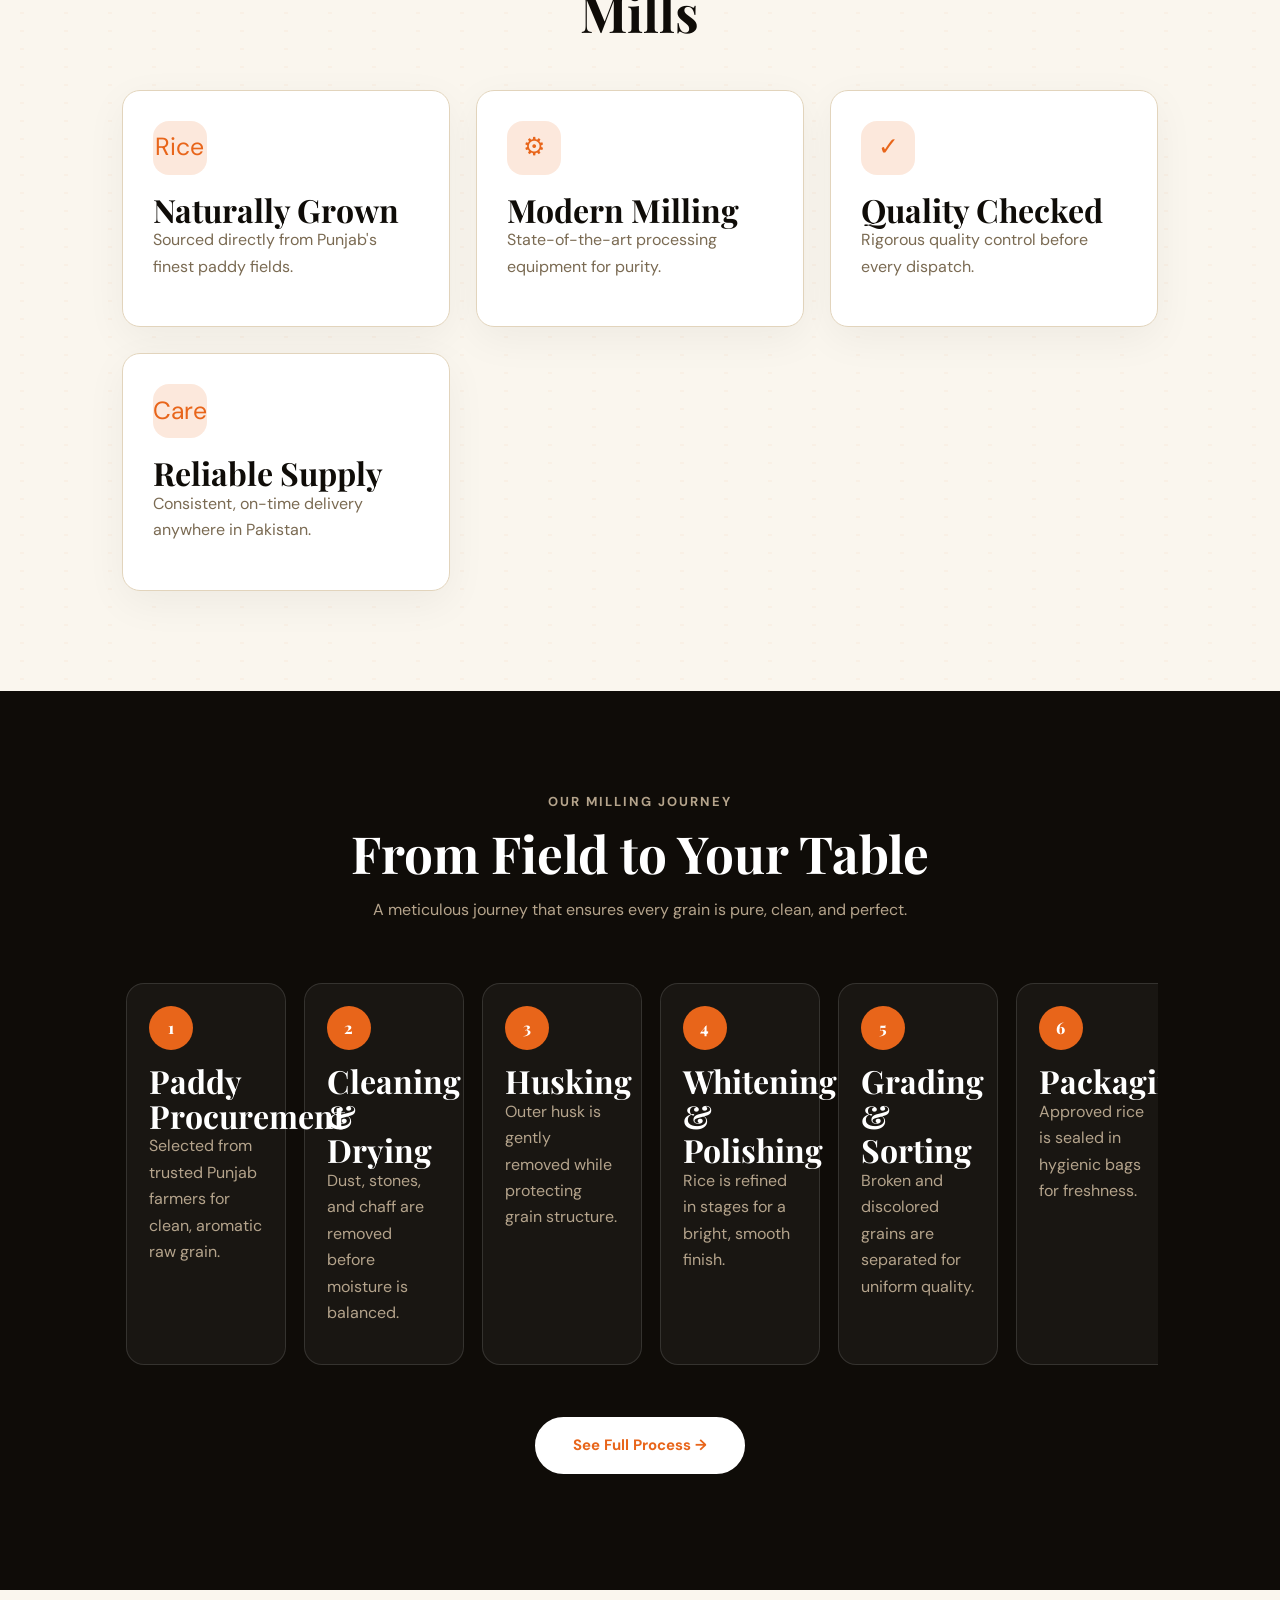
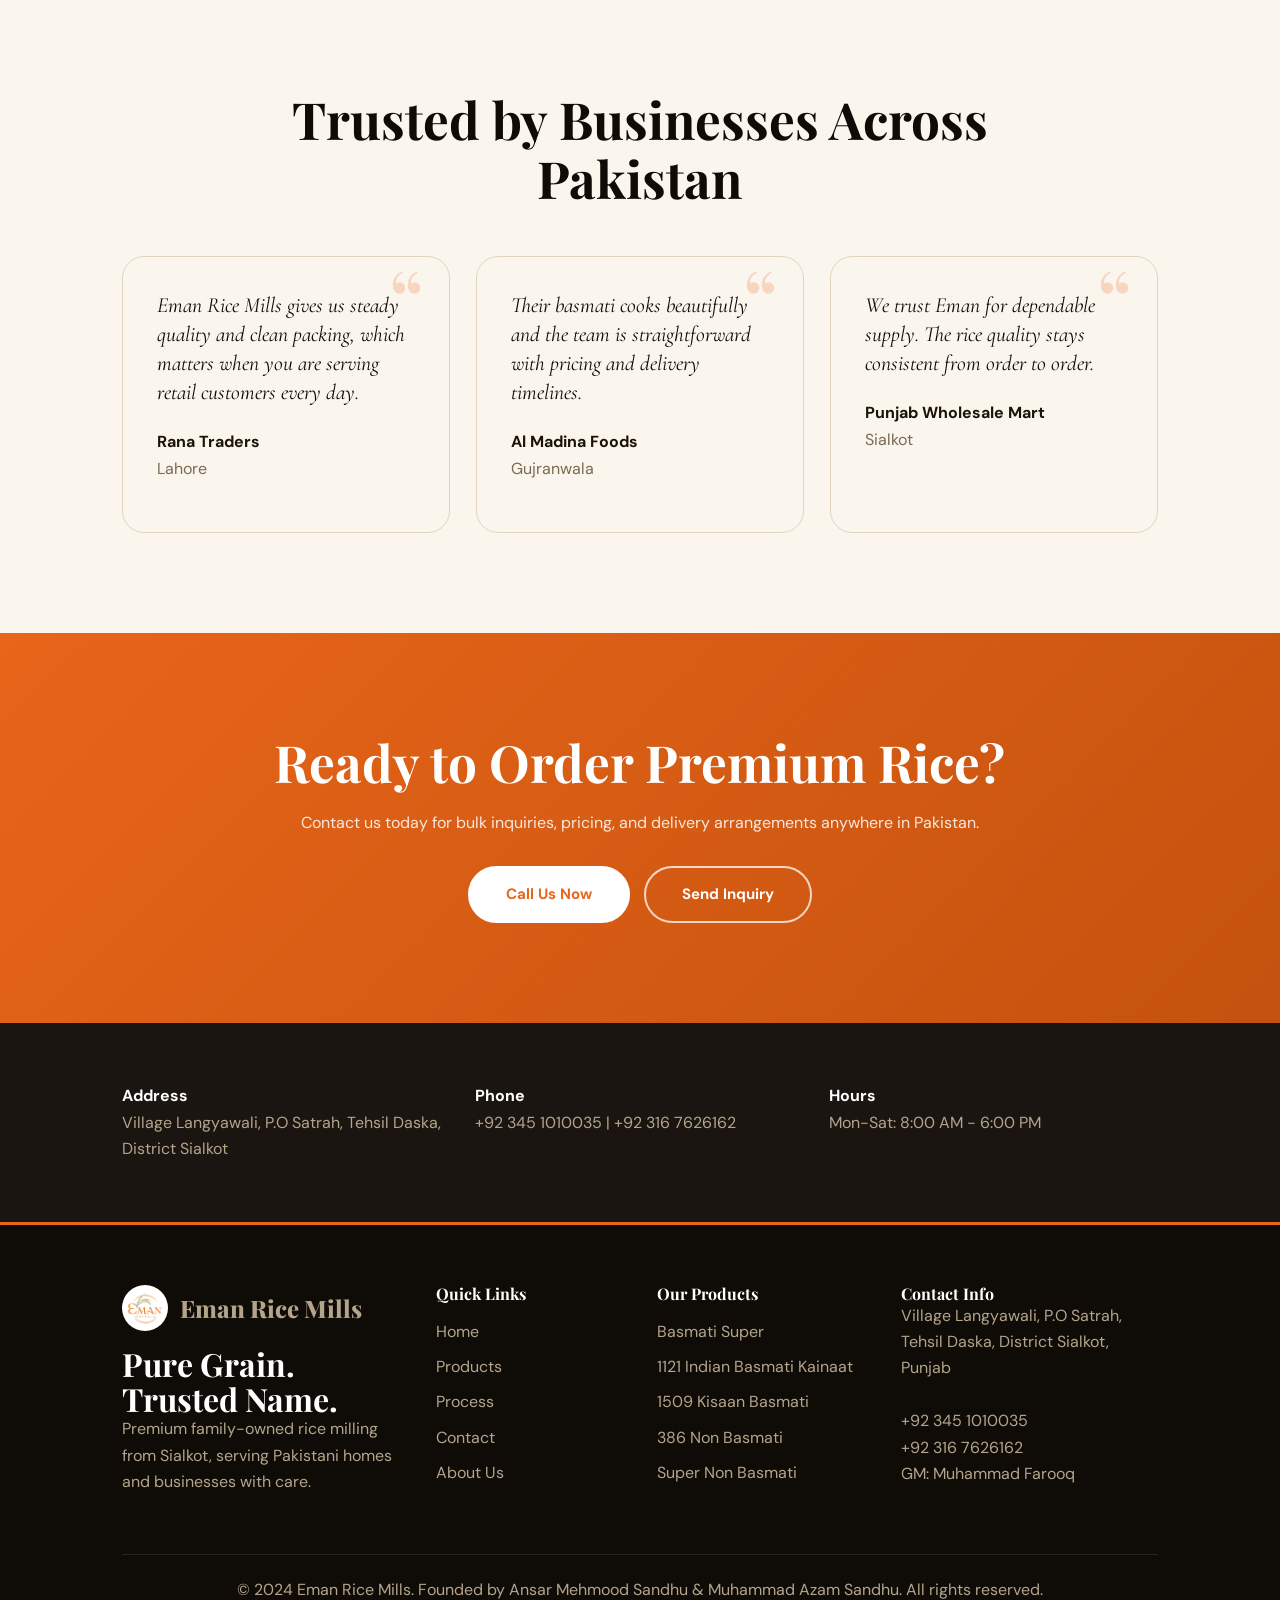
==== commit a306d65a: "updated website" ====
--- a/index.html
+++ b/index.html
@@ -3,7 +3,7 @@
 <head>
   <meta charset="UTF-8">
   <meta name="viewport" content="width=device-width, initial-scale=1.0">
-  <meta name="description" content="Eman Rice Mills - Premium rice milling in Sialkot, Pakistan. Founded 2014 by Ansar Mehmood. Supplying quality rice across Pakistan.">
+  <meta name="description" content="Eman Rice Mills - Premium rice milling in Sialkot, Pakistan. Founded 2014 by Ansar Mehmood Sandhu and Muhammad Azam Sandhu. Supplying quality rice across Pakistan.">
   <meta property="og:title" content="Eman Rice Mills | Pure Grain, Trusted Name">
   <meta property="og:description" content="Premium rice milling in Sialkot, Pakistan, serving families and businesses across Pakistan since 2014.">
   <title>Eman Rice Mills | Pure Grain, Trusted Name</title>
@@ -66,7 +66,7 @@
           <p class="eyebrow">About Eman Rice Mills</p>
           <h2 class="section-heading">A Legacy of Purity, Built on Trust</h2>
           <div class="divider-orange"></div>
-          <p>Founded in 2014 by CEO Ansar Mehmood, Eman Rice Mills has grown into one of Punjab's most trusted rice milling operations. Located in the fertile heartland of Sialkot - Village Langyawali, P.O Satrah, Tehsil Daska - we bring time-honored milling expertise to every grain we process. Under the guidance of General Manager Muhammad Farooq, our dedicated team ensures that every bag that leaves our mill meets the highest standards of purity and quality.</p>
+          <p>Founded in 2014 by Ansar Mehmood Sandhu and Muhammad Azam Sandhu, Eman Rice Mills has grown into one of Punjab's most trusted rice milling operations. Located in the fertile heartland of Sialkot - Village Langyawali, P.O Satrah, Tehsil Daska - we bring time-honored milling expertise to every grain we process. Under the guidance of General Manager Muhammad Farooq, our dedicated team ensures that every bag that leaves our mill meets the highest standards of purity and quality.</p>
           <div class="feature-pills"><span>Family Owned</span><span>100% Natural</span><span>Punjab Grown</span></div>
           <a class="btn-secondary" href="about.html">Learn Our Story &rarr;</a>
         </div>
@@ -81,9 +81,9 @@
           <p>From aromatic Basmati to everyday staples - quality in every grain.</p>
         </div>
         <div class="product-grid">
-          <article class="product-card card reveal"><div class="product-image"><img src="assets/products/basmati-super.jpeg" alt="Basmati Super rice pack" loading="lazy"></div><div class="product-body"><h3>Basmati Super</h3><p class="product-tagline">Pure Aroma. Perfect Every Time.</p><p>Authentic basmati with naturally aged grains, exquisite aroma, and exceptional elongation for signature rice dishes.</p><a class="text-link" href="products.html">View Details &rarr;</a></div></article>
-          <article class="product-card card reveal"><div class="product-image"><img src="assets/products/1121-indian-basmati-kainaat.jpeg" alt="1121 Indian Basmati Kainaat rice pack" loading="lazy"></div><div class="product-body"><h3>1121 Indian Basmati Kainaat</h3><p class="product-tagline">Extra Long Grains. Extra Special Moments.</p><p>The crown jewel of basmati, celebrated for extra-long grains, unmatched fragrance, and luxurious fluffiness.</p><a class="text-link" href="products.html">View Details &rarr;</a></div></article>
-          <article class="product-card card reveal"><div class="product-image"><img src="assets/products/1509-kisaan-basmati.jpeg" alt="1509 Kisaan Basmati rice pack" loading="lazy"></div><div class="product-body"><h3>1509 Kisaan Basmati</h3><p class="product-tagline">Everyday Basmati, Elevated.</p><p>Long, slender grains with quick cooking properties for consistent quality and delightful everyday taste.</p><a class="text-link" href="products.html">View Details &rarr;</a></div></article>
+          <article class="product-card card reveal"><div class="product-variant-toggle" data-product-variant><img src="assets/products/basmati-super-25kg.jpeg" alt="Basmati Super 25 kg rice pack" loading="lazy" data-variant-image><div class="variant-controls" aria-label="Choose Basmati Super bag size"><button class="variant-btn active" type="button" aria-pressed="true" data-variant-src="assets/products/basmati-super-25kg.jpeg" data-variant-alt="Basmati Super 25 kg rice pack">25 kg</button><button class="variant-btn" type="button" aria-pressed="false" data-variant-src="assets/products/basmati-super-50kg.jpeg" data-variant-alt="Basmati Super 50 kg rice pack">50 kg</button></div></div><div class="product-body"><h3>Basmati Super</h3><p class="product-tagline">Pure Aroma. Perfect Every Time.</p><p>Authentic basmati with naturally aged grains, exquisite aroma, and exceptional elongation for signature rice dishes.</p><a class="text-link" href="products.html">View Details &rarr;</a></div></article>
+          <article class="product-card card reveal"><div class="product-variant-toggle" data-product-variant><img src="assets/products/1121-indian-basmati-kainaat-25kg.jpeg" alt="1121 Indian Basmati Kainaat 25 kg rice pack" loading="lazy" data-variant-image><div class="variant-controls" aria-label="Choose 1121 Indian Basmati Kainaat bag size"><button class="variant-btn active" type="button" aria-pressed="true" data-variant-src="assets/products/1121-indian-basmati-kainaat-25kg.jpeg" data-variant-alt="1121 Indian Basmati Kainaat 25 kg rice pack">25 kg</button><button class="variant-btn" type="button" aria-pressed="false" data-variant-src="assets/products/1121-indian-basmati-kainaat-50kg.jpeg" data-variant-alt="1121 Indian Basmati Kainaat 50 kg rice pack">50 kg</button></div></div><div class="product-body"><h3>1121 Indian Basmati Kainaat</h3><p class="product-tagline">Extra Long Grains. Extra Special Moments.</p><p>The crown jewel of basmati, celebrated for extra-long grains, unmatched fragrance, and luxurious fluffiness.</p><a class="text-link" href="products.html">View Details &rarr;</a></div></article>
+          <article class="product-card card reveal"><div class="product-variant-toggle" data-product-variant><img src="assets/products/1509-kisaan-basmati-25kg.jpeg" alt="1509 Kisaan Basmati 25 kg rice pack" loading="lazy" data-variant-image><div class="variant-controls" aria-label="Choose 1509 Kisaan Basmati bag size"><button class="variant-btn active" type="button" aria-pressed="true" data-variant-src="assets/products/1509-kisaan-basmati-25kg.jpeg" data-variant-alt="1509 Kisaan Basmati 25 kg rice pack">25 kg</button><button class="variant-btn" type="button" aria-pressed="false" data-variant-src="assets/products/1509-kisaan-basmati-50kg.jpeg" data-variant-alt="1509 Kisaan Basmati 50 kg rice pack">50 kg</button></div></div><div class="product-body"><h3>1509 Kisaan Basmati</h3><p class="product-tagline">Everyday Basmati, Elevated.</p><p>Long, slender grains with quick cooking properties for consistent quality and delightful everyday taste.</p><a class="text-link" href="products.html">View Details &rarr;</a></div></article>
         </div>
         <p style="text-align:center;margin-top:36px;"><a class="btn-secondary" href="products.html">View All Products &rarr;</a></p>
       </div>
@@ -157,7 +157,7 @@
         <div><h4>Our Products</h4><ul><li>Basmati Super</li><li>1121 Indian Basmati Kainaat</li><li>1509 Kisaan Basmati</li><li>386 Non Basmati</li><li>Super Non Basmati</li></ul></div>
         <div><h4>Contact Info</h4><address>Village Langyawali, P.O Satrah, Tehsil Daska, District Sialkot, Punjab<br><br><a href="tel:+923451010035">+92 345 1010035</a><br><a href="tel:+923167626162">+92 316 7626162</a><br>GM: Muhammad Farooq</address></div>
       </div>
-      <div class="footer-bottom">&copy; 2024 Eman Rice Mills. Founded by Ansar Mehmood. All rights reserved.</div>
+      <div class="footer-bottom">&copy; 2024 Eman Rice Mills. Founded by Ansar Mehmood Sandhu & Muhammad Azam Sandhu. All rights reserved.</div>
     </div>
   </footer>
   <script src="js/main.js"></script>
--- a/css/style.css
+++ b/css/style.css
@@ -258,6 +258,7 @@
   min-height: 560px;
   overflow: hidden;
   border-radius: 28px;
+  background: var(--color-cream-2);
   box-shadow: var(--shadow-deep);
 }
 
@@ -337,6 +338,82 @@
   background: var(--color-cream-2);
 }
 
+.product-variant-images {
+  display: grid;
+  grid-template-columns: repeat(2, minmax(0, 1fr));
+  gap: 10px;
+  padding: 12px;
+  background: linear-gradient(135deg, #fff, var(--color-cream));
+}
+
+.product-variant-images figure {
+  display: grid;
+  gap: 8px;
+  margin: 0;
+  text-align: center;
+}
+
+.product-variant-images img {
+  width: 100%;
+  height: 220px;
+  object-fit: contain;
+  transition: transform 0.6s ease;
+}
+
+.product-variant-images figcaption {
+  color: var(--color-primary-dark);
+  font-size: 0.78rem;
+  font-weight: 700;
+  letter-spacing: 0.08em;
+  text-transform: uppercase;
+}
+
+.product-variant-toggle {
+  display: grid;
+  gap: 14px;
+  padding: 16px;
+  background: linear-gradient(135deg, #fff, var(--color-cream));
+  text-align: center;
+}
+
+.product-variant-toggle img {
+  width: 100%;
+  height: 260px;
+  object-fit: contain;
+  transition: opacity 0.2s ease, transform 0.45s ease;
+}
+
+.variant-controls {
+  display: inline-flex;
+  justify-content: center;
+  gap: 8px;
+  padding: 5px;
+  margin: 0 auto;
+  border: 1px solid var(--color-border);
+  border-radius: 999px;
+  background: white;
+}
+
+.variant-btn {
+  min-height: 38px;
+  border: 0;
+  border-radius: 999px;
+  padding: 8px 16px;
+  background: transparent;
+  color: var(--color-text-muted);
+  cursor: pointer;
+  font: 700 0.82rem var(--font-body);
+  letter-spacing: 0.08em;
+  text-transform: uppercase;
+  transition: background 0.2s ease, color 0.2s ease, transform 0.2s ease;
+}
+
+.variant-btn.active,
+.variant-btn:hover {
+  background: var(--color-primary);
+  color: white;
+}
+
 .product-image img {
   width: 100%;
   height: 100%;
@@ -345,6 +422,8 @@
 }
 
 .product-card:hover .product-image img,
+.product-card:hover .product-variant-images img,
+.product-card:hover .product-variant-toggle img,
 .process-step:hover img {
   transform: scale(1.05);
 }
@@ -793,10 +872,68 @@
 }
 
 @media (max-width: 1023px) {
+  .hero-bg {
+    inset: 0;
+    background-size: cover, contain;
+    background-position: center, center center;
+    background-repeat: no-repeat;
+    transform: none !important;
+  }
+
+  .page-hero {
+    background-size: contain !important;
+    background-position: center bottom !important;
+    background-repeat: no-repeat !important;
+    background-color: var(--color-dark) !important;
+  }
+
   .split,
   .contact-layout,
   .process-step {
     grid-template-columns: 1fr;
+  }
+
+  .image-frame {
+    min-height: 0;
+  }
+
+  .image-frame img {
+    width: 100%;
+    height: auto;
+    min-height: 0;
+    object-fit: contain;
+  }
+
+  .product-image,
+  .process-photo {
+    background: var(--color-cream-2);
+  }
+
+  .product-image img {
+    object-fit: contain;
+    padding: 10px;
+  }
+
+  .product-variant-images img {
+    height: 190px;
+    object-fit: contain;
+  }
+
+  .product-variant-toggle img {
+    height: 220px;
+  }
+
+  .process-photo img {
+    height: auto;
+    aspect-ratio: auto;
+    object-fit: contain;
+  }
+
+  .product-card:hover .product-image img,
+  .product-card:hover .product-variant-images img,
+  .product-card:hover .product-variant-toggle img,
+  .process-step:hover img {
+    transform: none;
   }
 
   .product-grid,
@@ -825,9 +962,35 @@
 
 @media (max-width: 767px) {
   .hero {
-    min-height: 100svh;
-    padding: 128px 5% 72px;
+    min-height: auto;
+    padding: 128px 5% 56px;
     text-align: center;
+  }
+
+  .hero-bg {
+    position: relative;
+    inset: auto;
+    z-index: 0;
+    width: calc(100% + 10%);
+    min-height: 42vh;
+    margin: -18px -5% 28px;
+    order: -1;
+    background-image: url("../assets/hero/hero-image.jpeg") !important;
+    background-size: contain !important;
+    background-position: center center !important;
+    background-repeat: no-repeat !important;
+    background-color: var(--color-dark);
+    border-bottom: 1px solid rgba(255, 255, 255, 0.16);
+  }
+
+  .hero-content {
+    position: relative;
+    z-index: 1;
+  }
+
+  .hero {
+    display: flex;
+    flex-direction: column;
   }
 
   .hero-content {
@@ -864,6 +1027,27 @@
     grid-template-columns: 1fr;
   }
 
+  .product-variant-images {
+    gap: 8px;
+    padding: 10px;
+  }
+
+  .product-variant-images img {
+    height: 170px;
+  }
+
+  .product-variant-toggle img {
+    height: 230px;
+  }
+
+  .variant-controls {
+    width: 100%;
+  }
+
+  .variant-btn {
+    flex: 1;
+  }
+
   .stat:not(:last-child)::after {
     top: auto;
     right: 20%;
@@ -874,7 +1058,7 @@
   }
 
   .image-frame {
-    min-height: 380px;
+    min-height: 0;
   }
 
   .section-intro {
--- a/css/components.css
+++ b/css/components.css
@@ -361,8 +361,8 @@
     position: fixed;
     right: 0;
     left: auto;
-    z-index: 999;
-    width: min(420px, 100%);
+    z-index: 1001;
+    width: 100%;
     background: rgba(250, 246, 238, 0.98);
     transform: translateX(105%);
     transition: transform 0.38s ease;
@@ -372,10 +372,11 @@
     top: 0;
     bottom: 0;
     flex-direction: column;
-    justify-content: center;
+    justify-content: flex-start;
     align-items: center;
-    gap: 24px;
-    padding: 110px 32px 170px;
+    gap: 18px;
+    overflow-y: auto;
+    padding: 108px 32px 190px;
   }
 
   .nav-links a {
@@ -387,7 +388,7 @@
 
   .nav-actions {
     right: 0;
-    bottom: 74px;
+    bottom: 34px;
     display: grid;
     place-items: center;
     gap: 16px;
@@ -404,6 +405,11 @@
     transform: translateX(0);
   }
 
+  .menu-toggle {
+    position: relative;
+    z-index: 1002;
+  }
+
   .nav-links.open a {
     animation: slideNav 0.45s ease forwards;
     animation-delay: calc(var(--nav-delay, 0) * 0.08s + 0.18s);
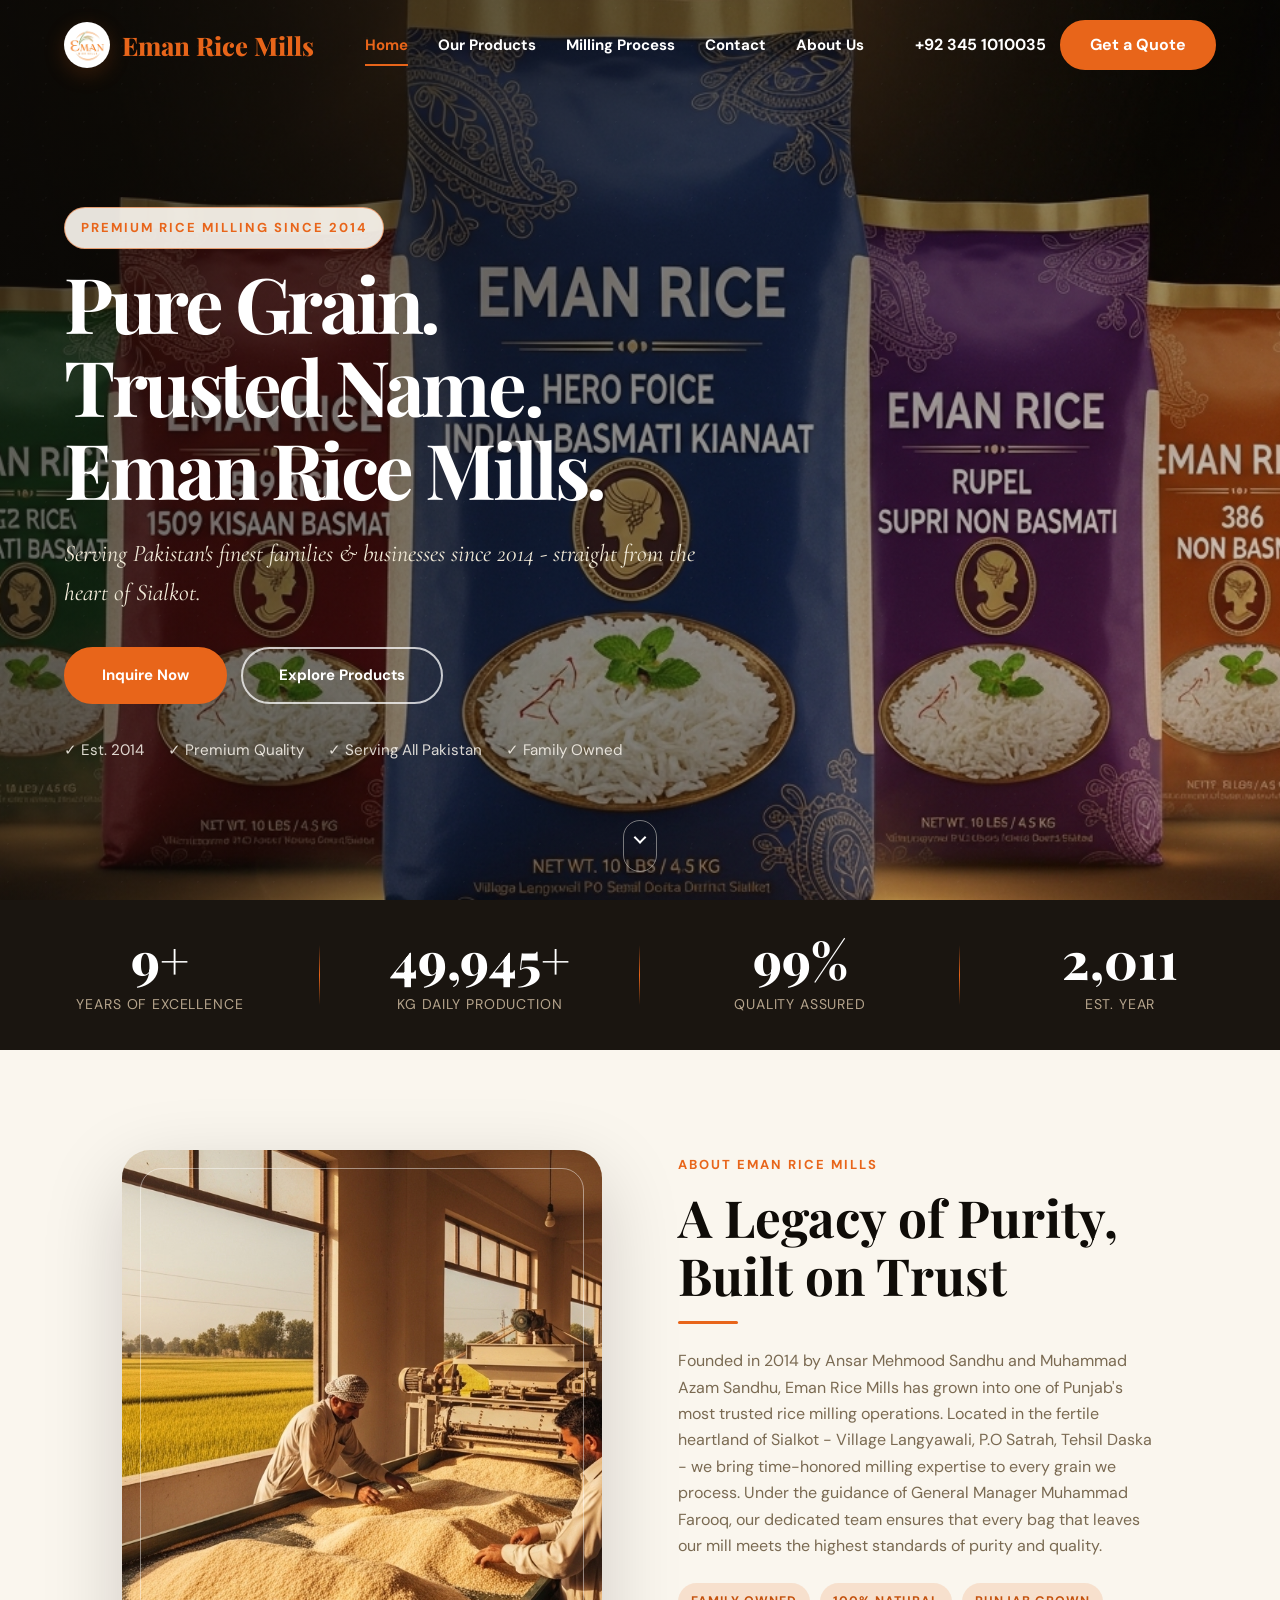
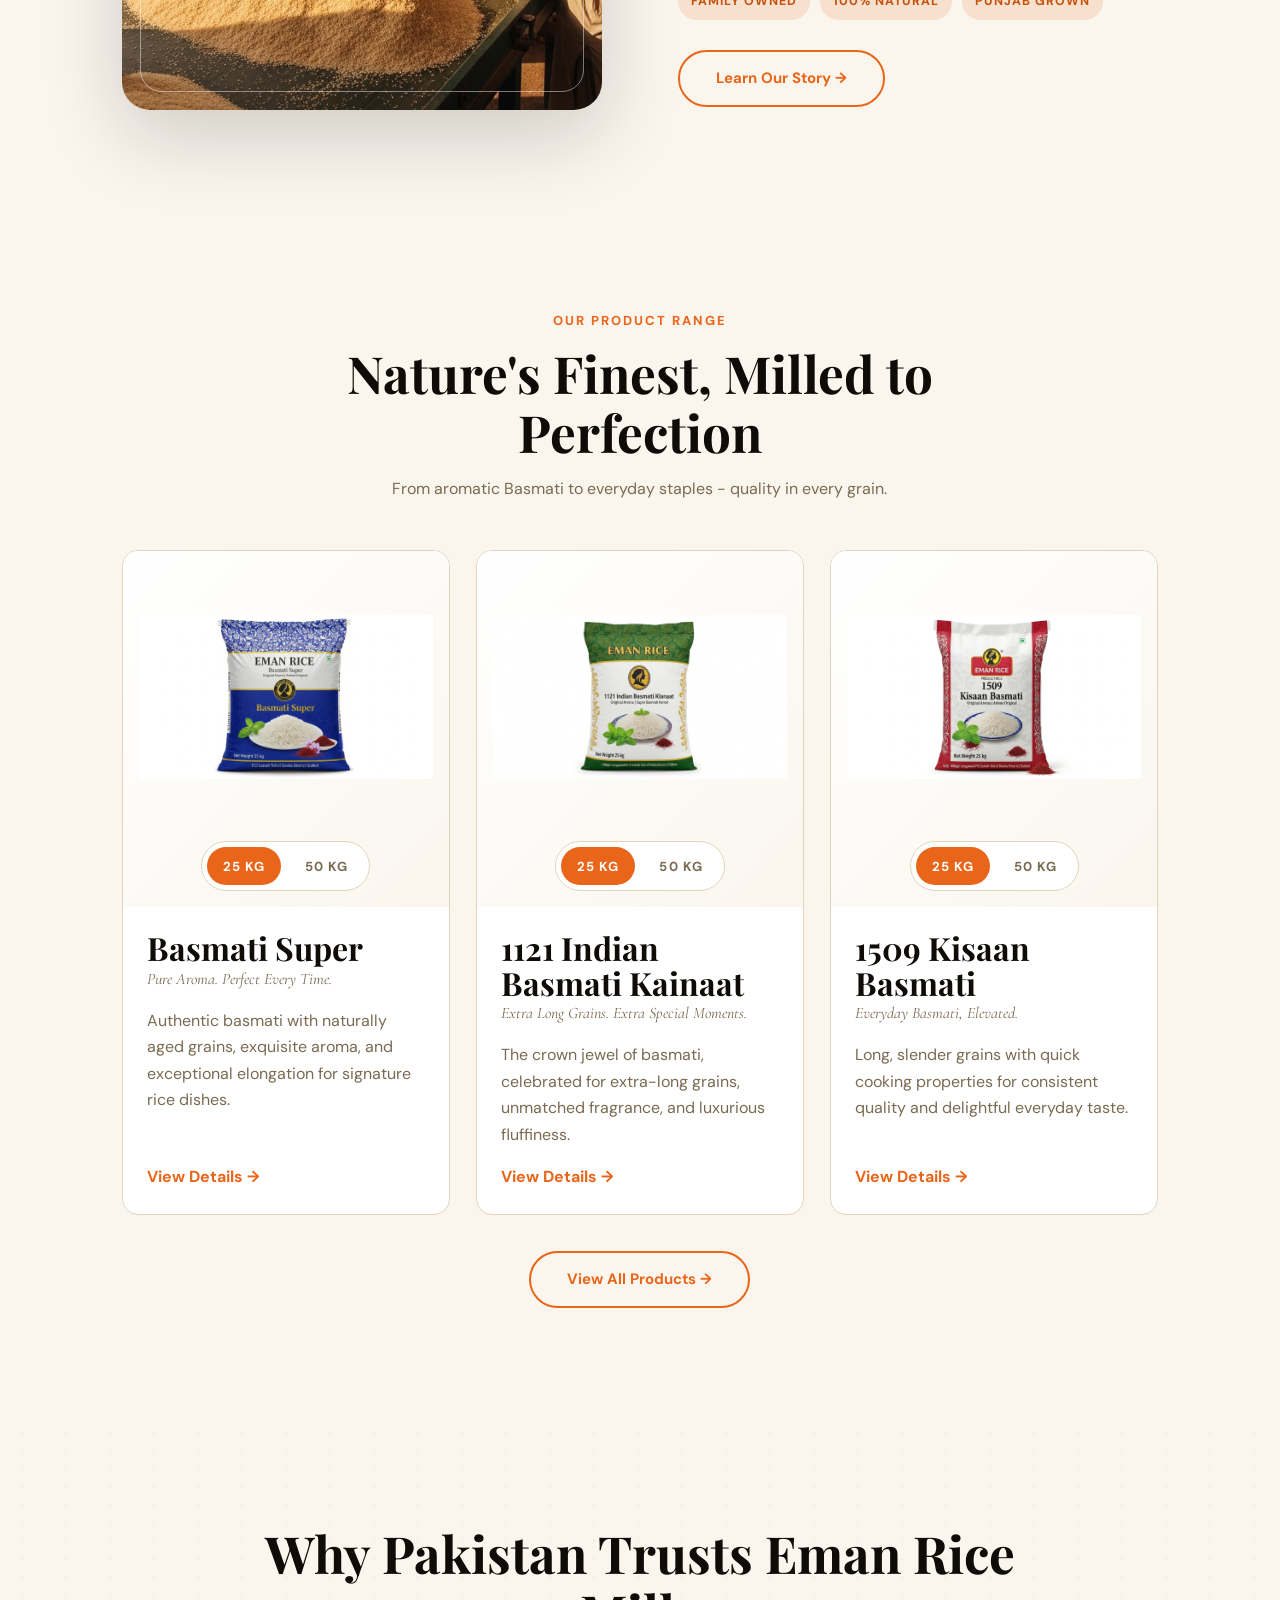
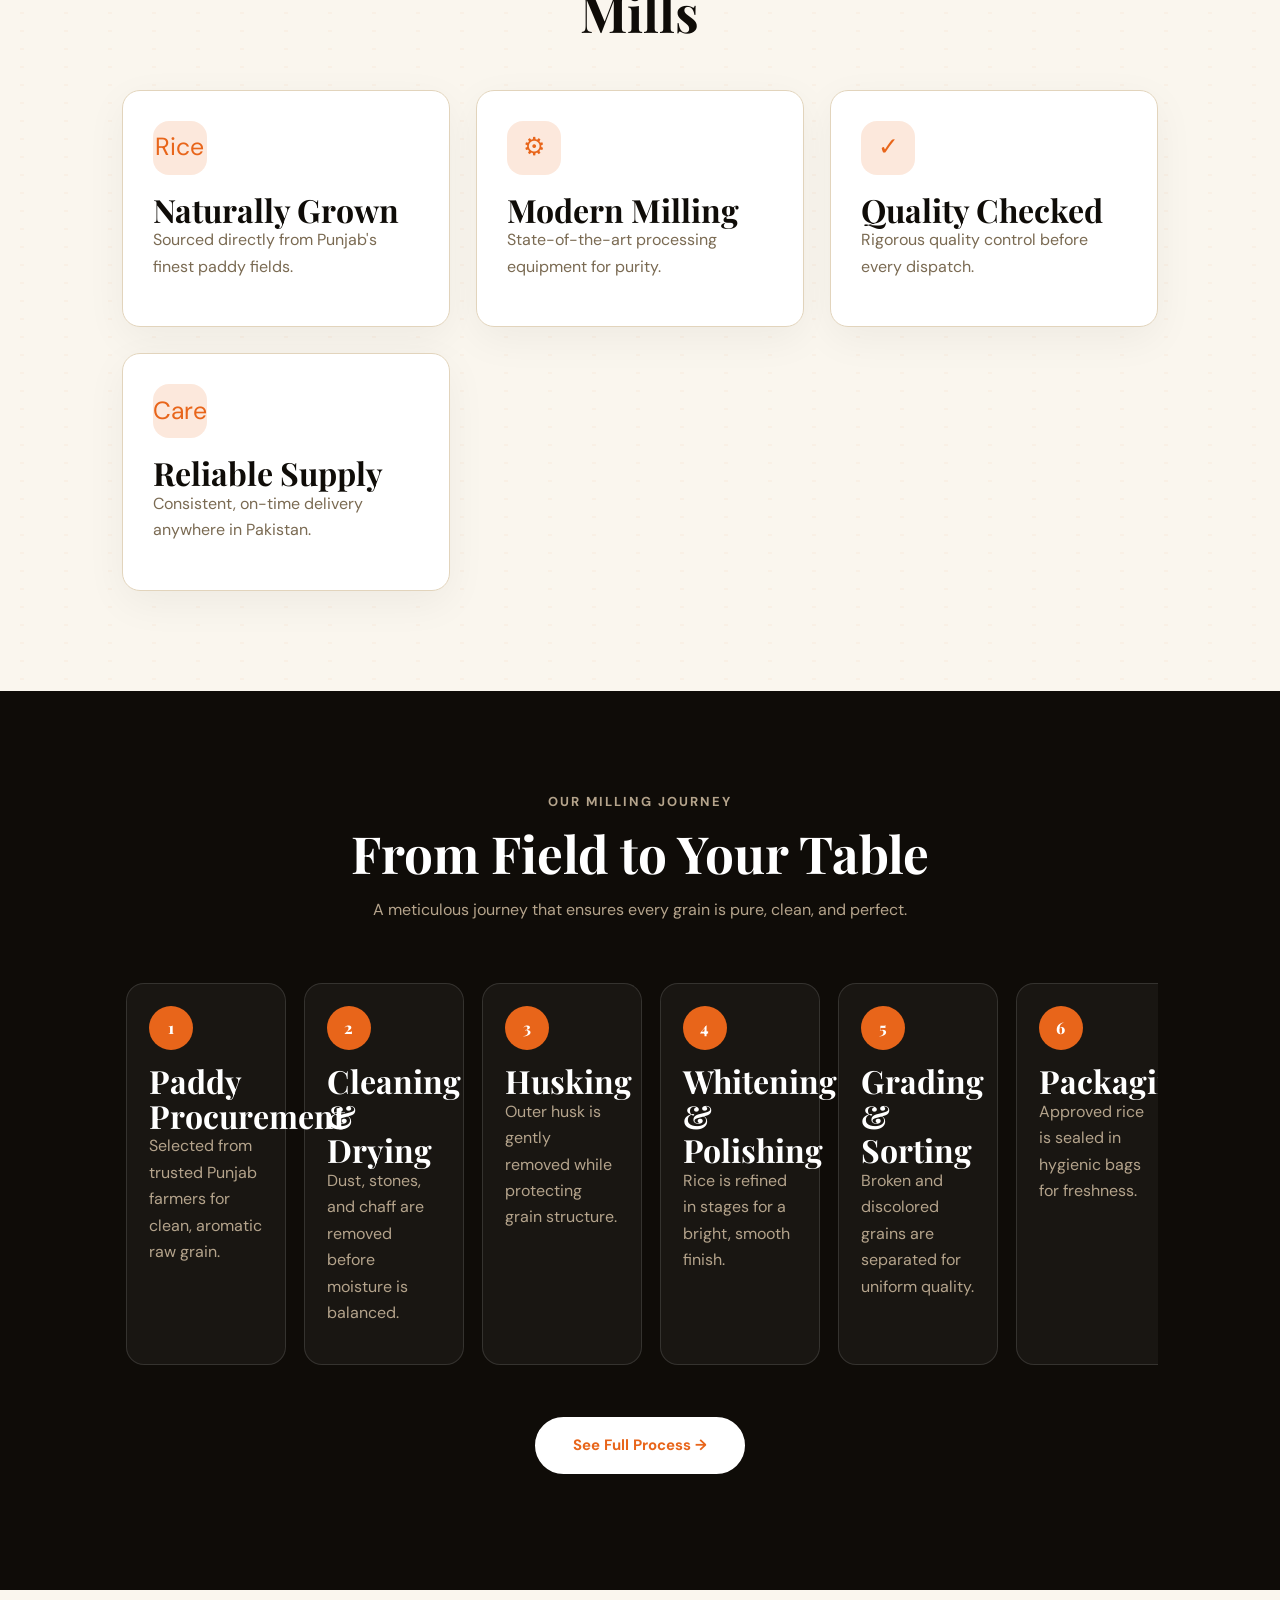
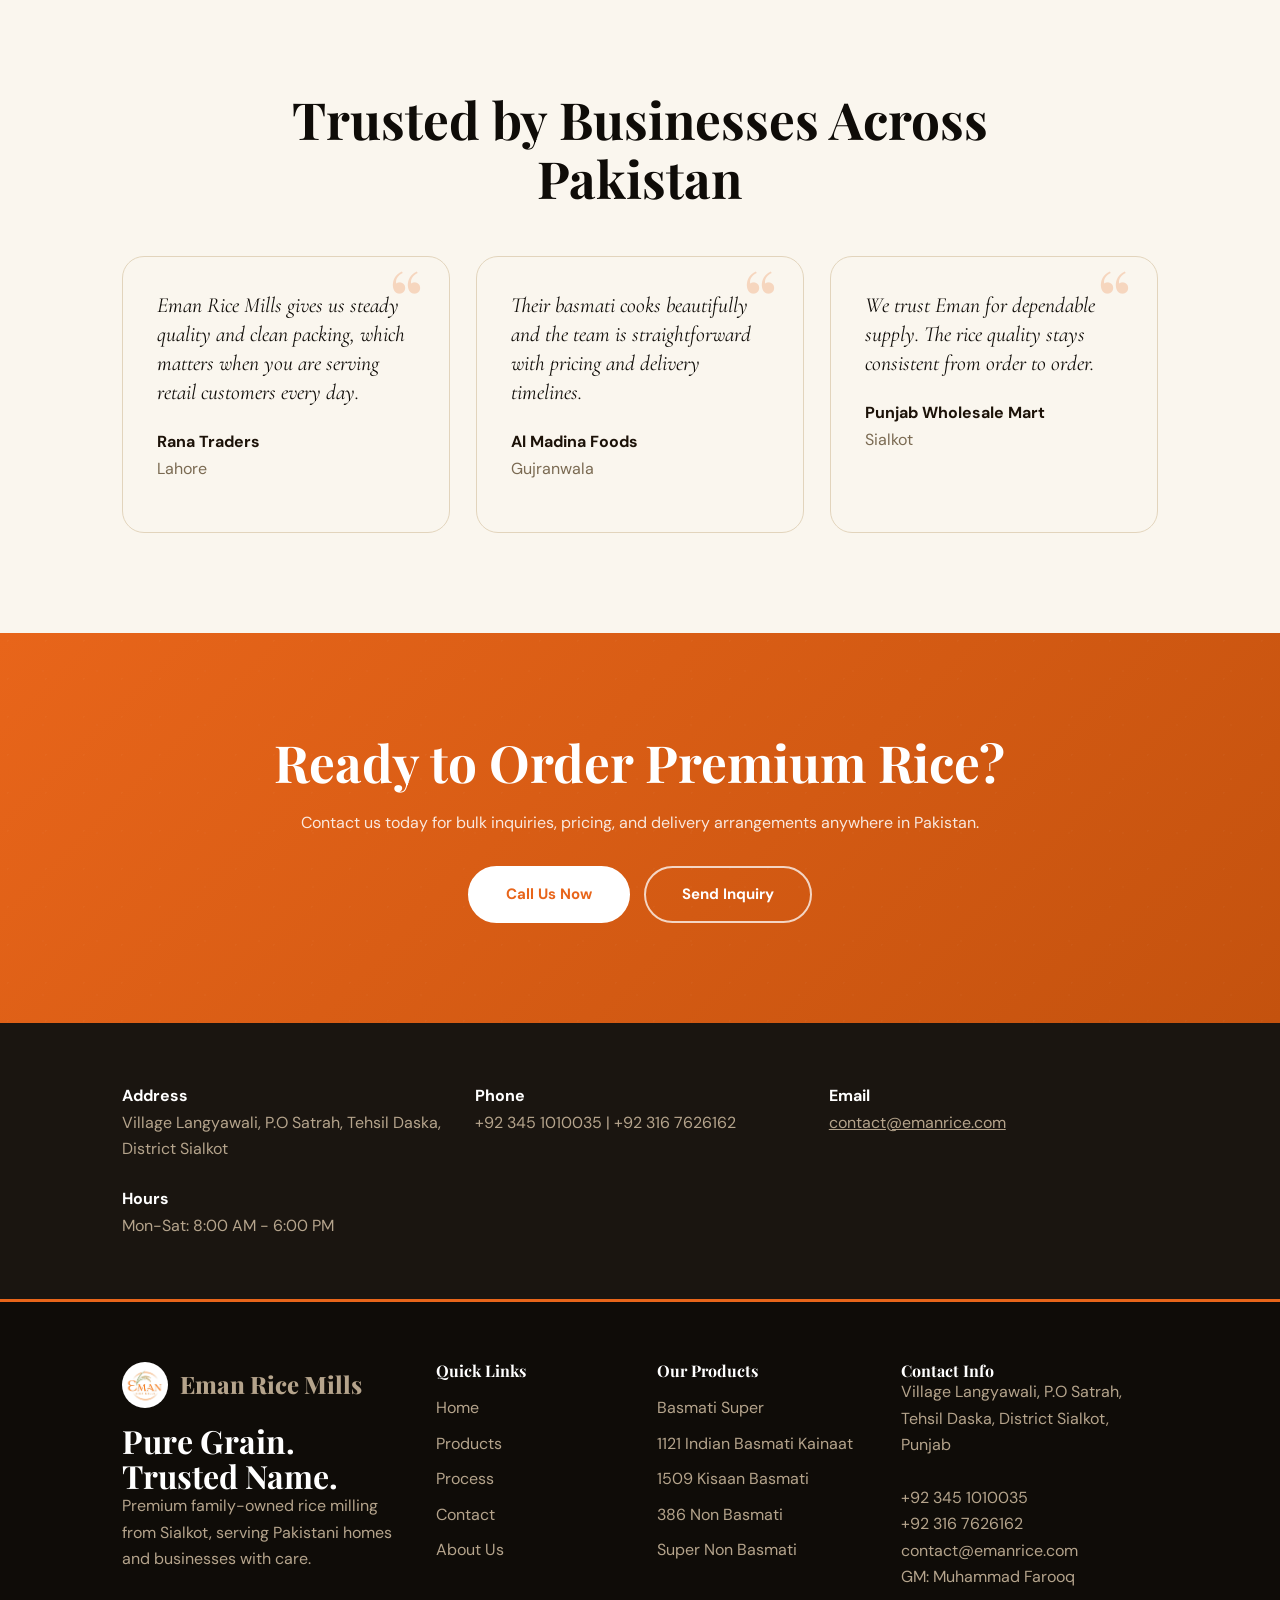
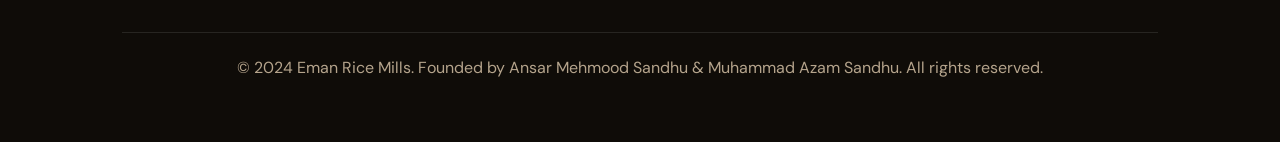
==== commit c1793481: "Updated contact email" ====
--- a/index.html
+++ b/index.html
@@ -144,6 +144,7 @@
       <div class="container contact-preview-grid">
         <div><strong>Address</strong><span>Village Langyawali, P.O Satrah, Tehsil Daska, District Sialkot</span></div>
         <div><strong> Phone</strong><span>+92 345 1010035 | +92 316 7626162</span></div>
+        <div><strong> Email</strong><span><a href="mailto:contact@emanrice.com">contact@emanrice.com</a></span></div>
         <div><strong> Hours</strong><span>Mon-Sat: 8:00 AM - 6:00 PM</span></div>
       </div>
     </section>
@@ -155,7 +156,7 @@
         <div><a class="footer-logo" href="index.html"><img src="assets/hero/eman-logo.jpeg" alt="Eman Rice Mills logo"> Eman Rice Mills</a><h3>Pure Grain. Trusted Name.</h3><p>Premium family-owned rice milling from Sialkot, serving Pakistani homes and businesses with care.</p></div>
         <div><h4>Quick Links</h4><ul><li><a href="index.html">Home</a></li><li><a href="products.html">Products</a></li><li><a href="process.html">Process</a></li><li><a href="contact.html">Contact</a></li><li><a href="about.html">About Us</a></li></ul></div>
         <div><h4>Our Products</h4><ul><li>Basmati Super</li><li>1121 Indian Basmati Kainaat</li><li>1509 Kisaan Basmati</li><li>386 Non Basmati</li><li>Super Non Basmati</li></ul></div>
-        <div><h4>Contact Info</h4><address>Village Langyawali, P.O Satrah, Tehsil Daska, District Sialkot, Punjab<br><br><a href="tel:+923451010035">+92 345 1010035</a><br><a href="tel:+923167626162">+92 316 7626162</a><br>GM: Muhammad Farooq</address></div>
+        <div><h4>Contact Info</h4><address>Village Langyawali, P.O Satrah, Tehsil Daska, District Sialkot, Punjab<br><br><a href="tel:+923451010035">+92 345 1010035</a><br><a href="tel:+923167626162">+92 316 7626162</a><br><a href="mailto:contact@emanrice.com">contact@emanrice.com</a><br>GM: Muhammad Farooq</address></div>
       </div>
       <div class="footer-bottom">&copy; 2024 Eman Rice Mills. Founded by Ansar Mehmood Sandhu & Muhammad Azam Sandhu. All rights reserved.</div>
     </div>
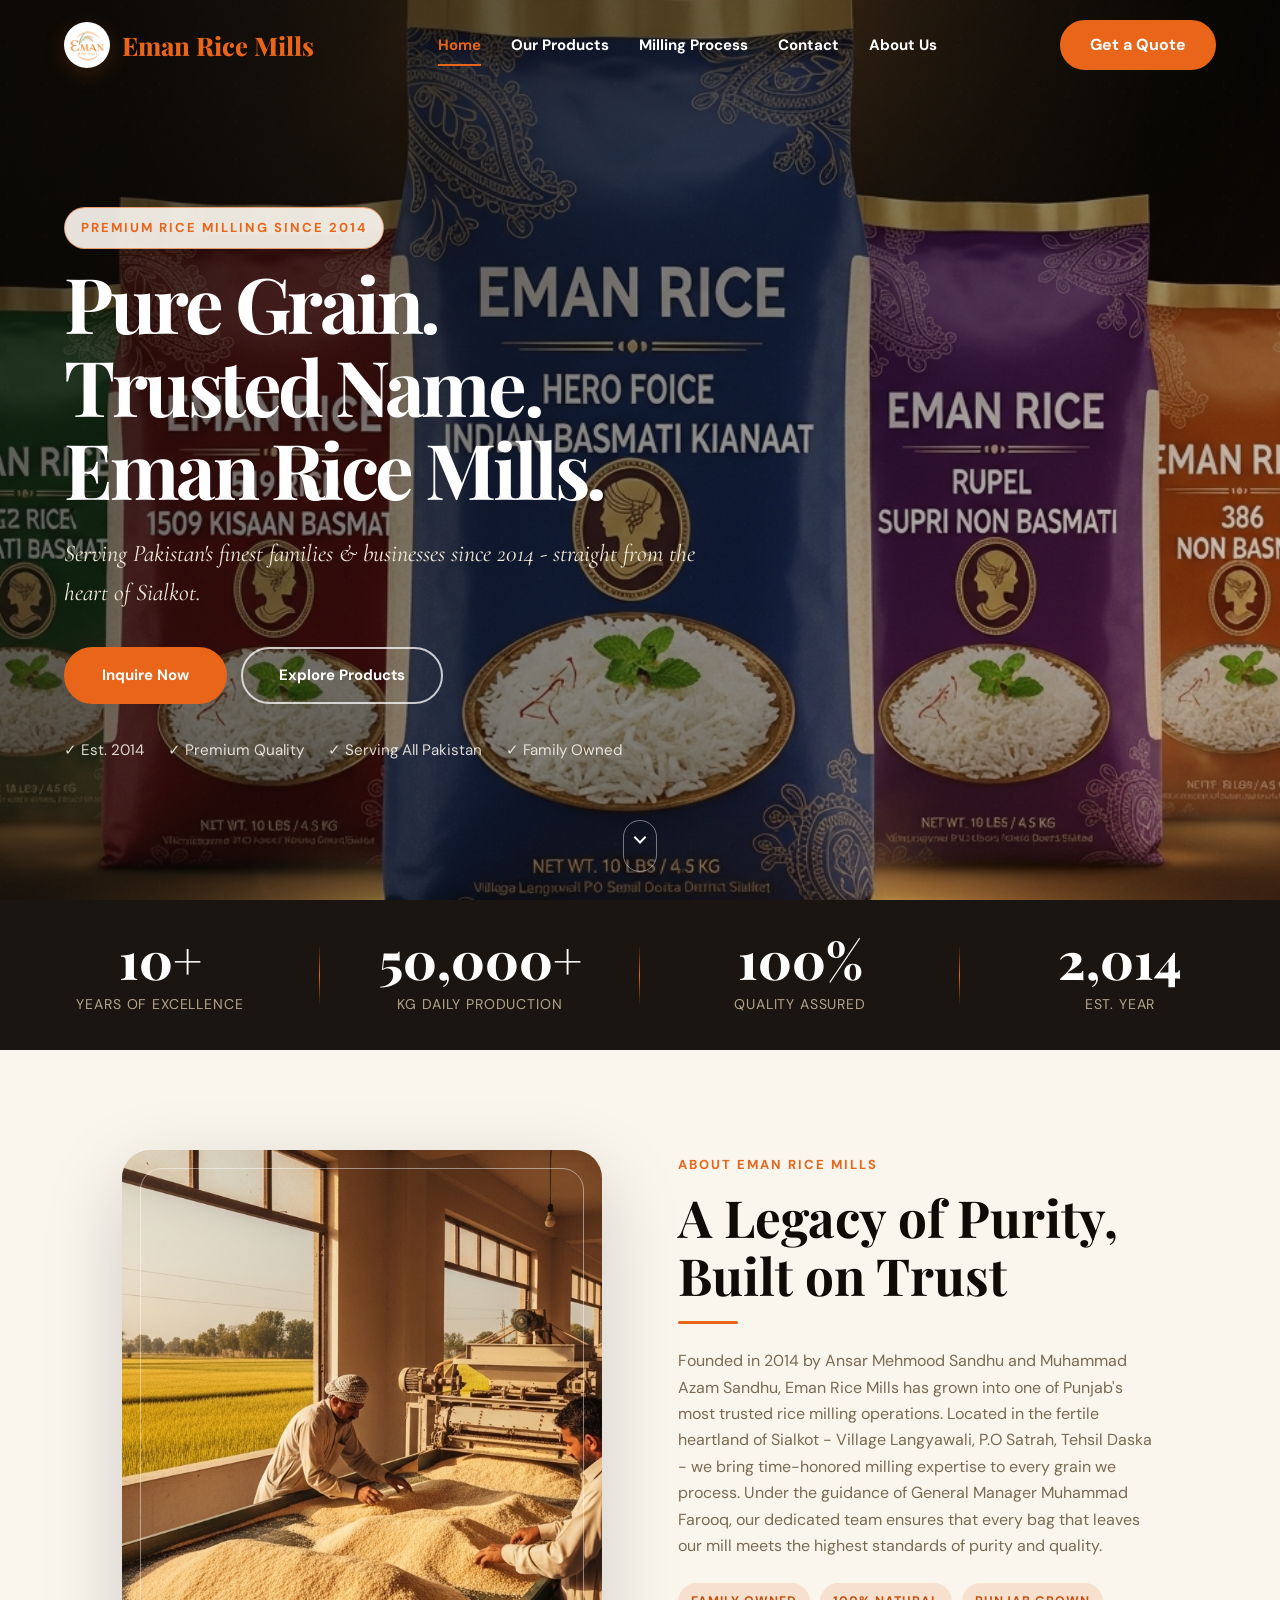
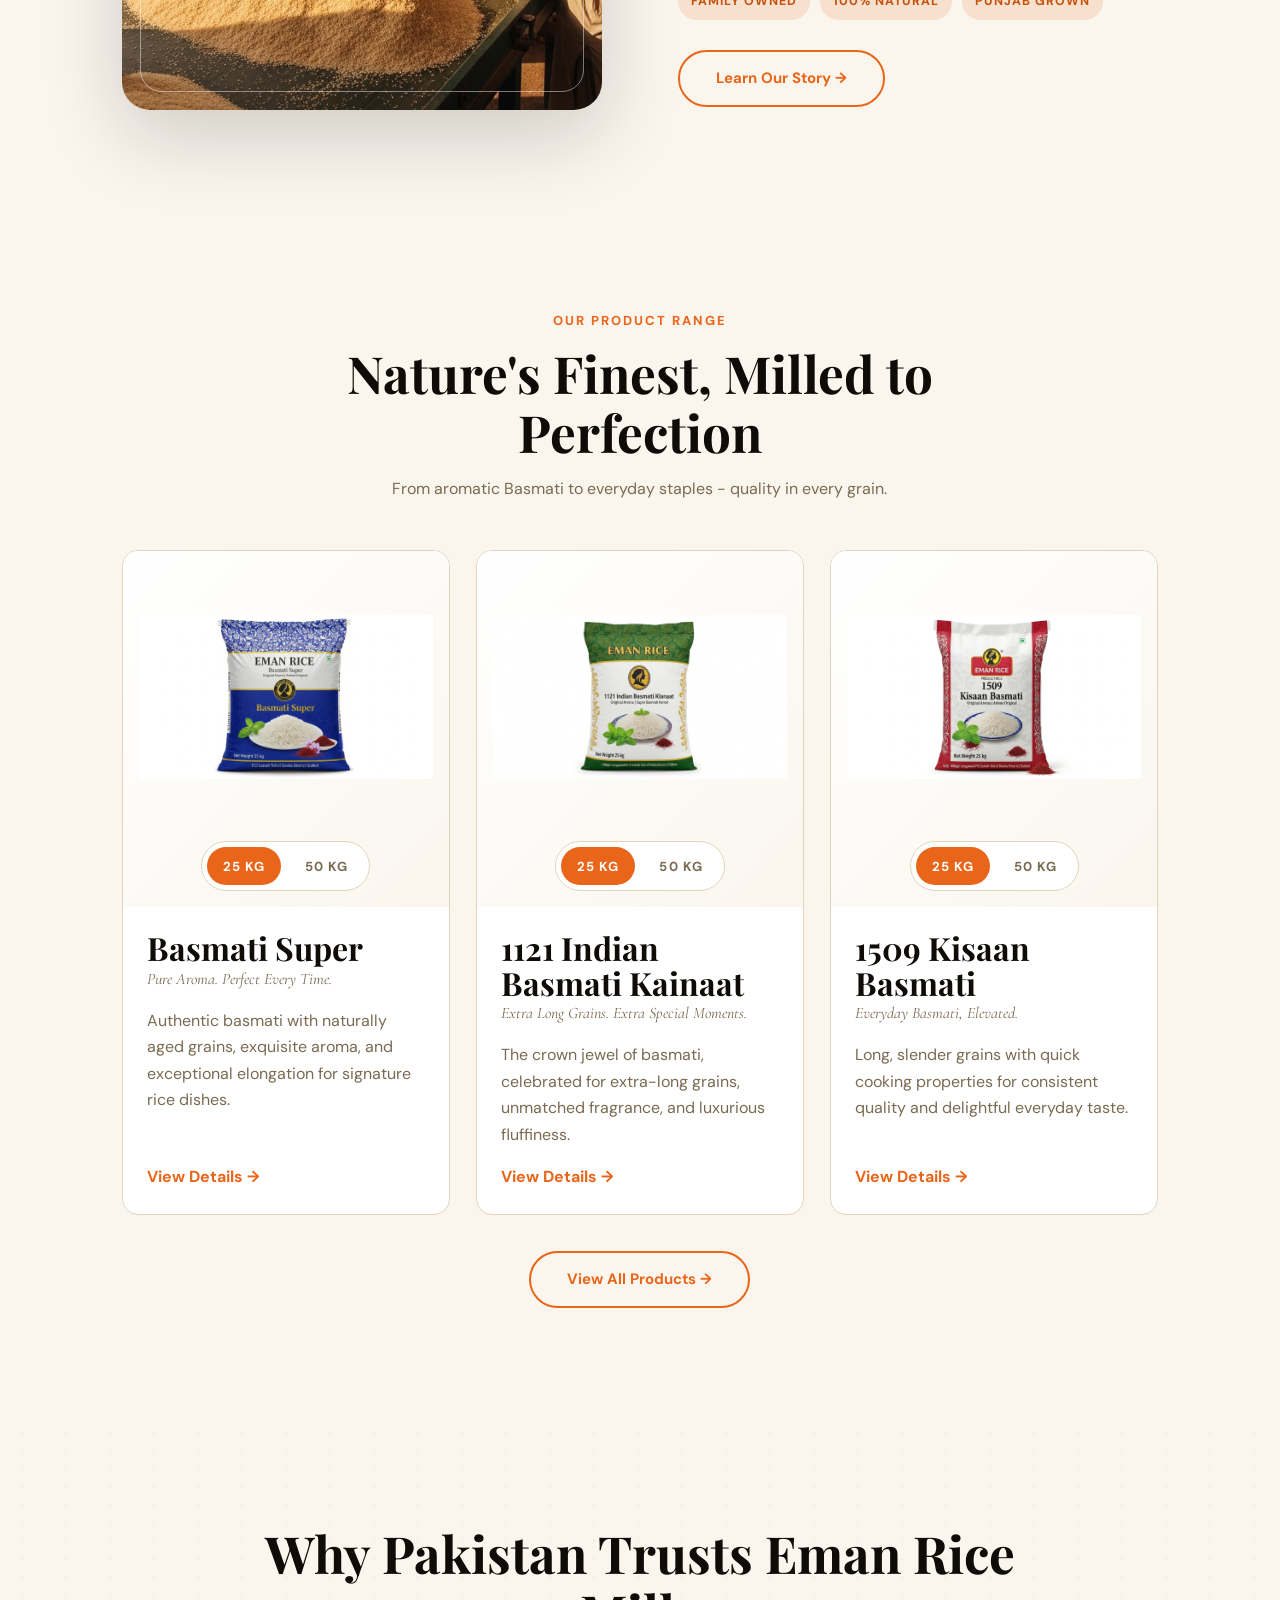
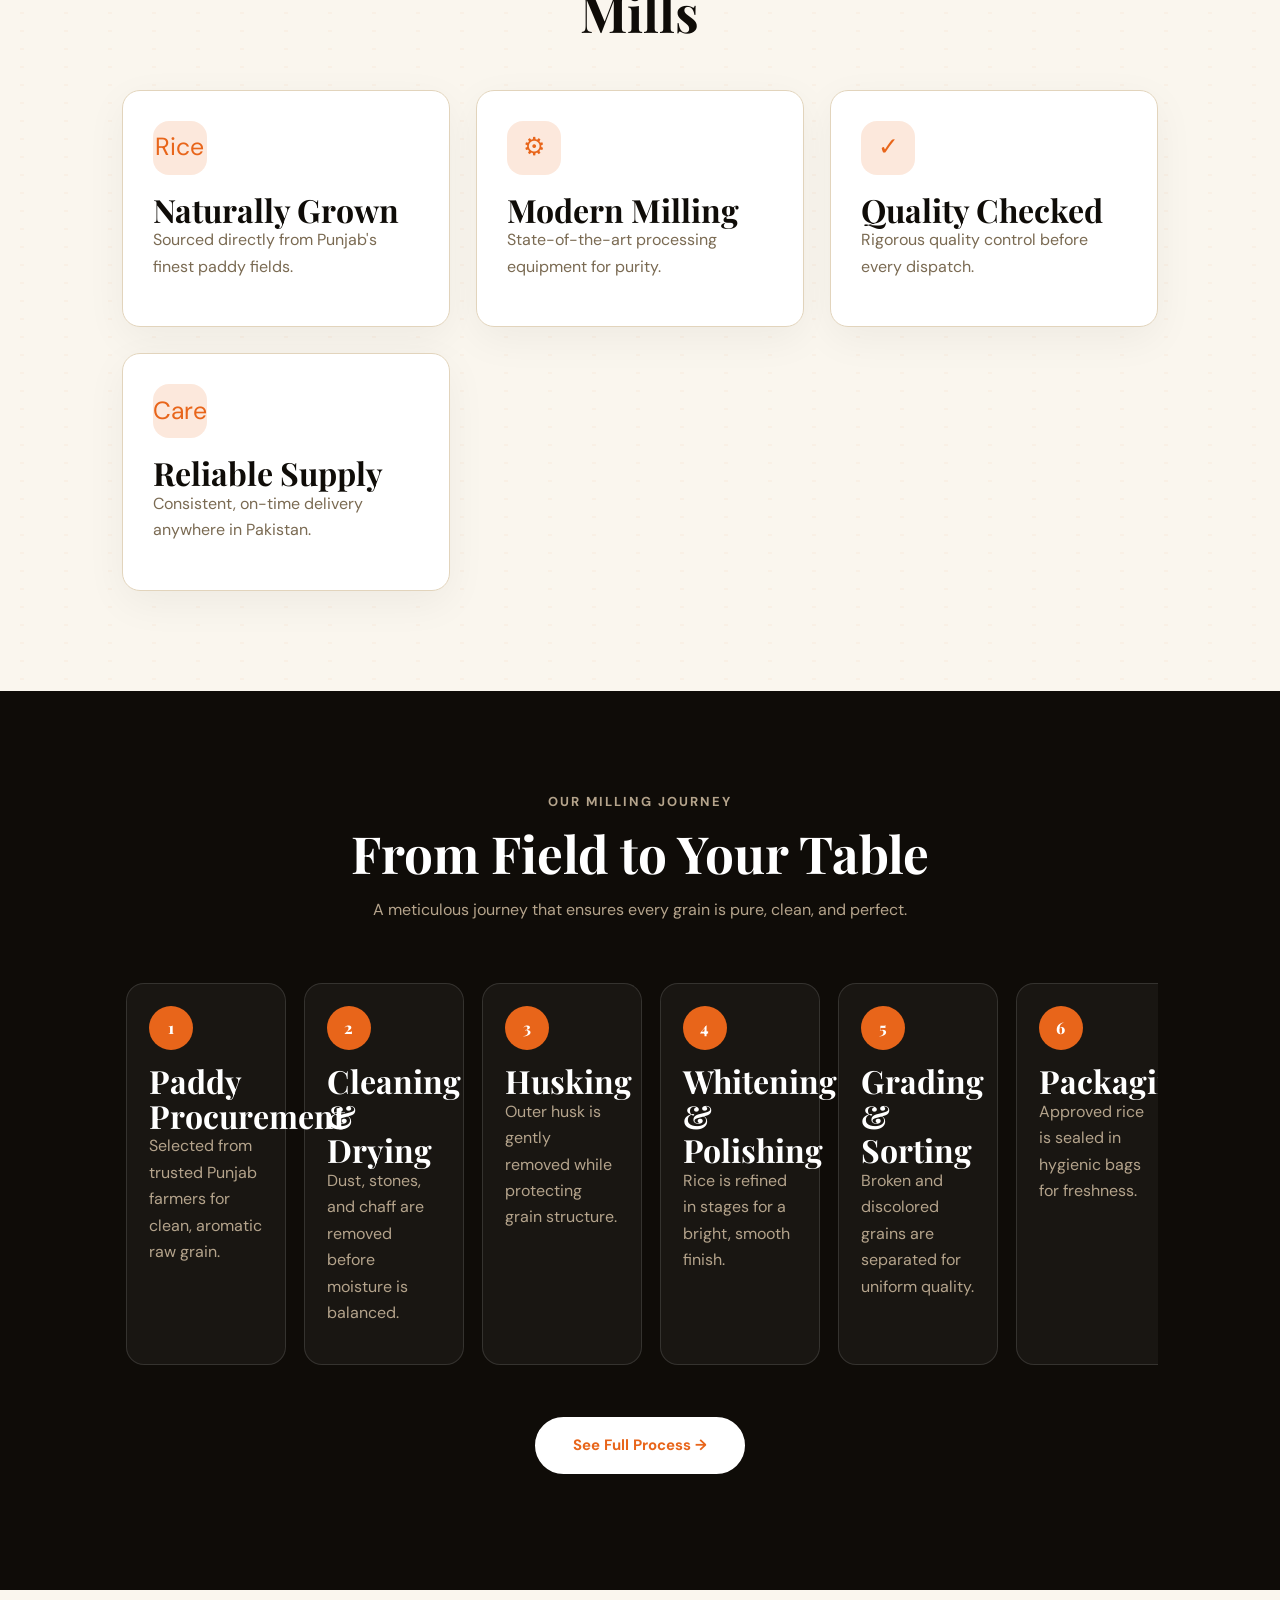
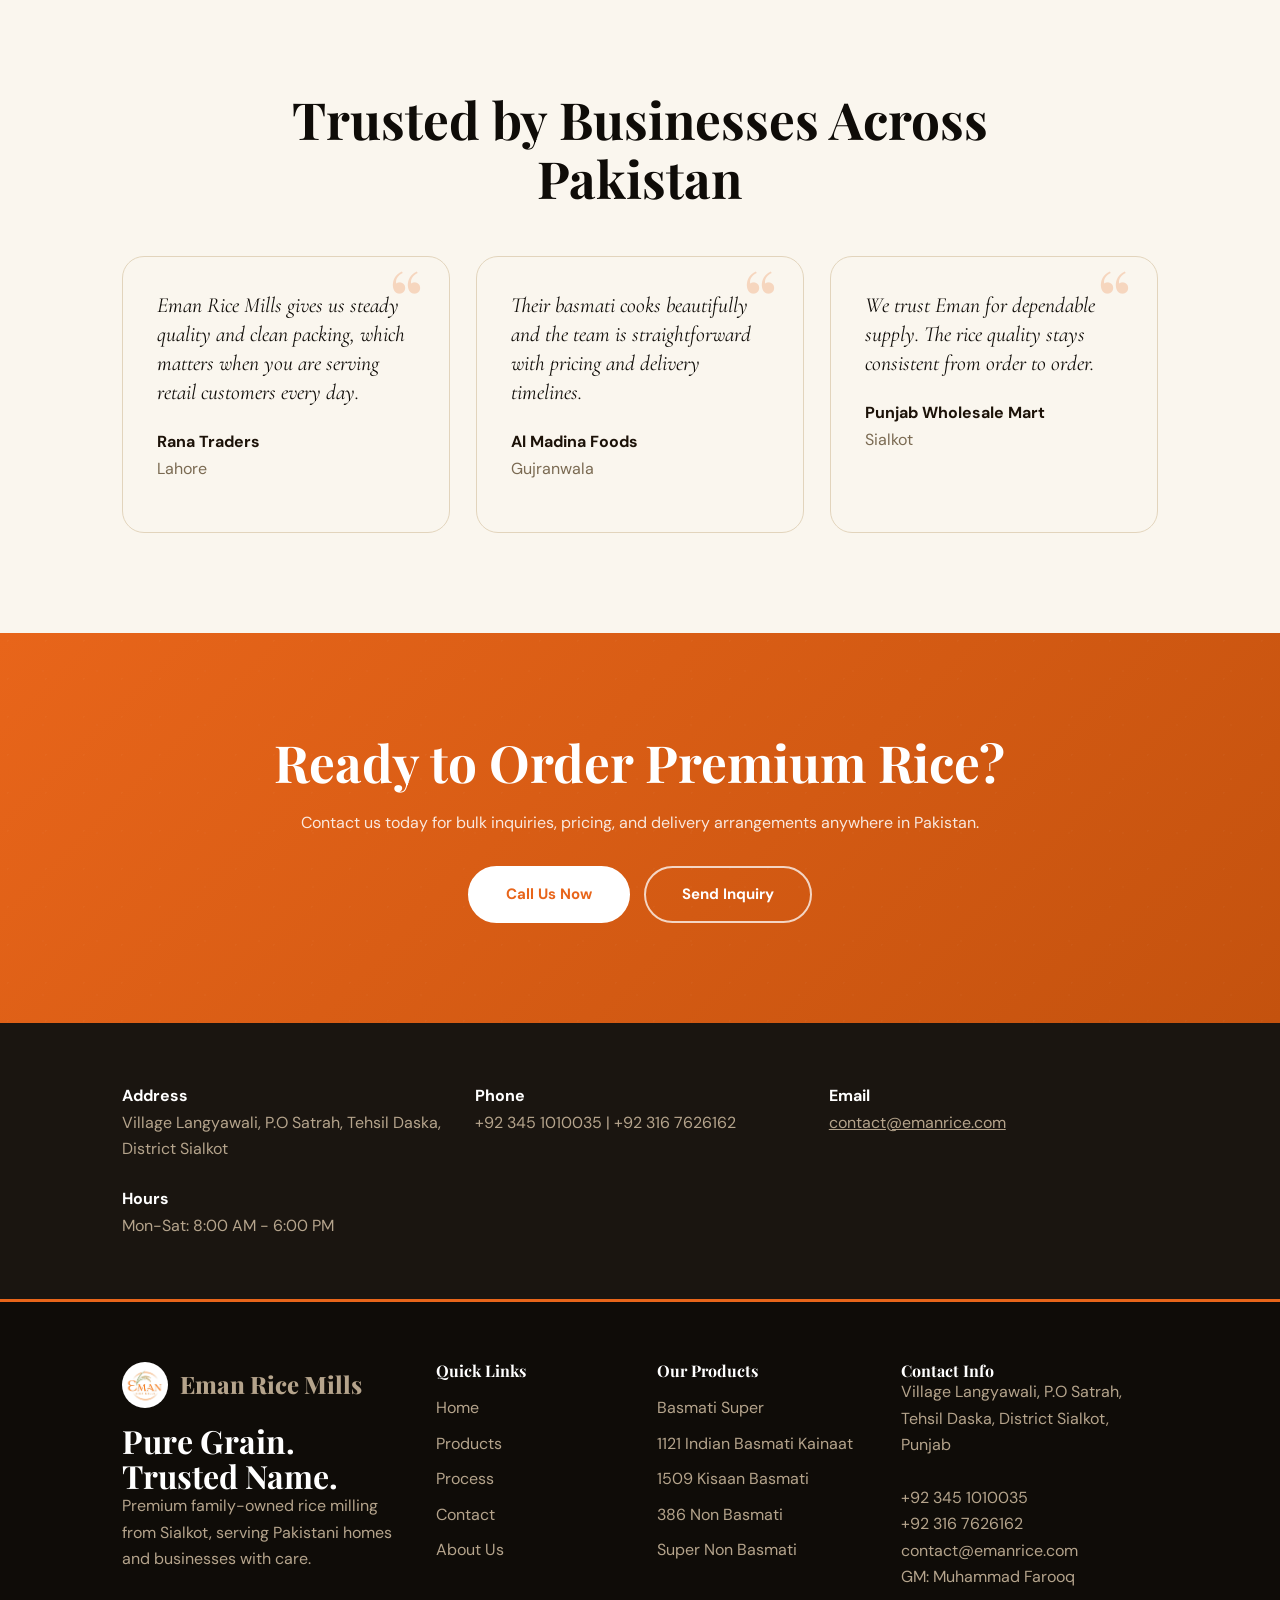
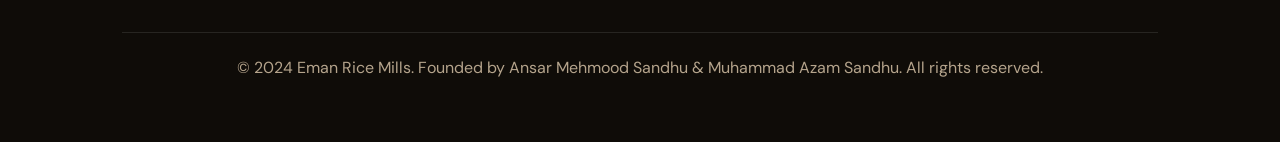
==== commit b1b8e569: "Removed contact number from navbar" ====
--- a/index.html
+++ b/index.html
@@ -21,7 +21,6 @@
       <a class="nav-logo" href="index.html" aria-label="Eman Rice Mills home"><img src="assets/hero/eman-logo.jpeg" alt="Eman Rice Mills logo"> Eman Rice Mills</a>
       <nav class="nav-links" aria-label="Main menu"><a class="active" href="index.html">Home</a><a href="products.html">Our Products</a><a href="process.html">Milling Process</a><a href="contact.html">Contact</a><a href="about.html">About Us</a></nav>
       <div class="nav-actions">
-        <a class="nav-phone" href="tel:+923451010035"> +92 345 1010035</a>
         <a class="nav-cta" href="contact.html">Get a Quote</a>
       </div>
       <button class="menu-toggle" type="button" aria-label="Open navigation menu" aria-expanded="false"><span></span><span></span><span></span></button>
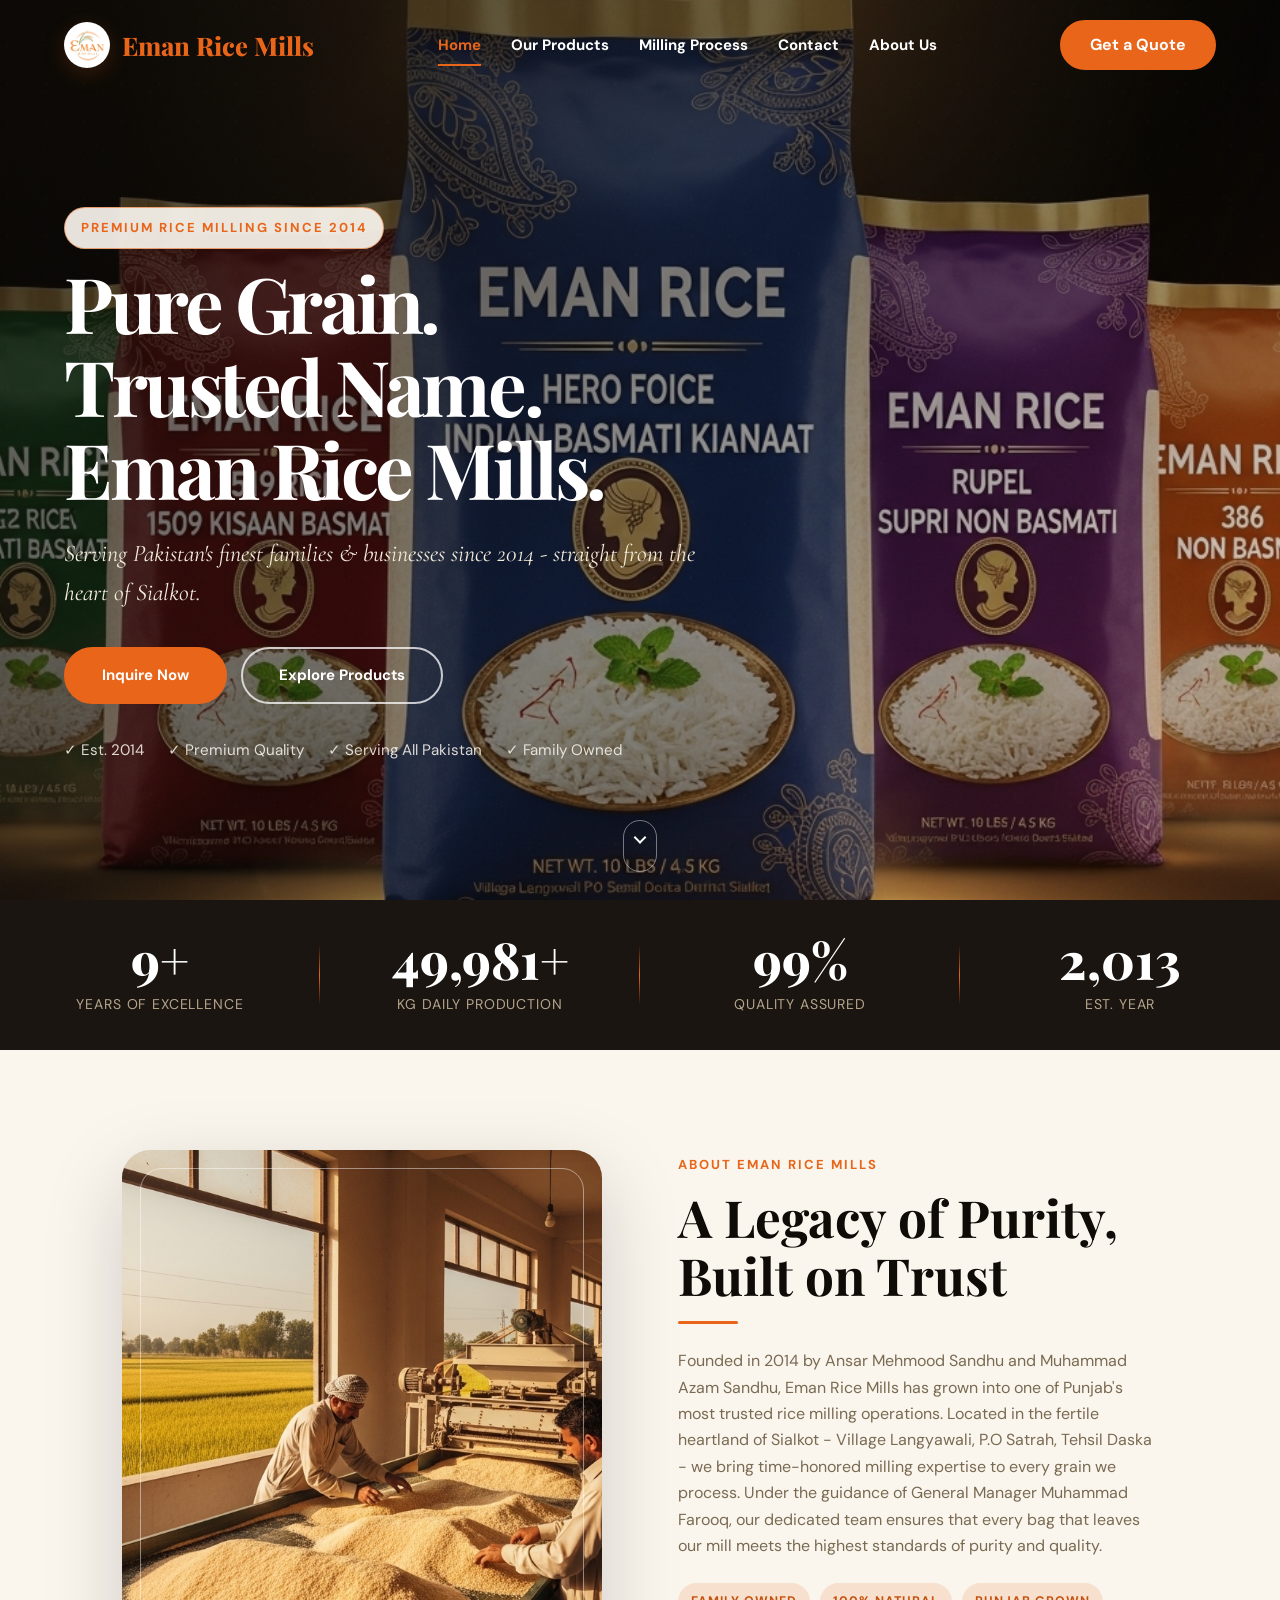
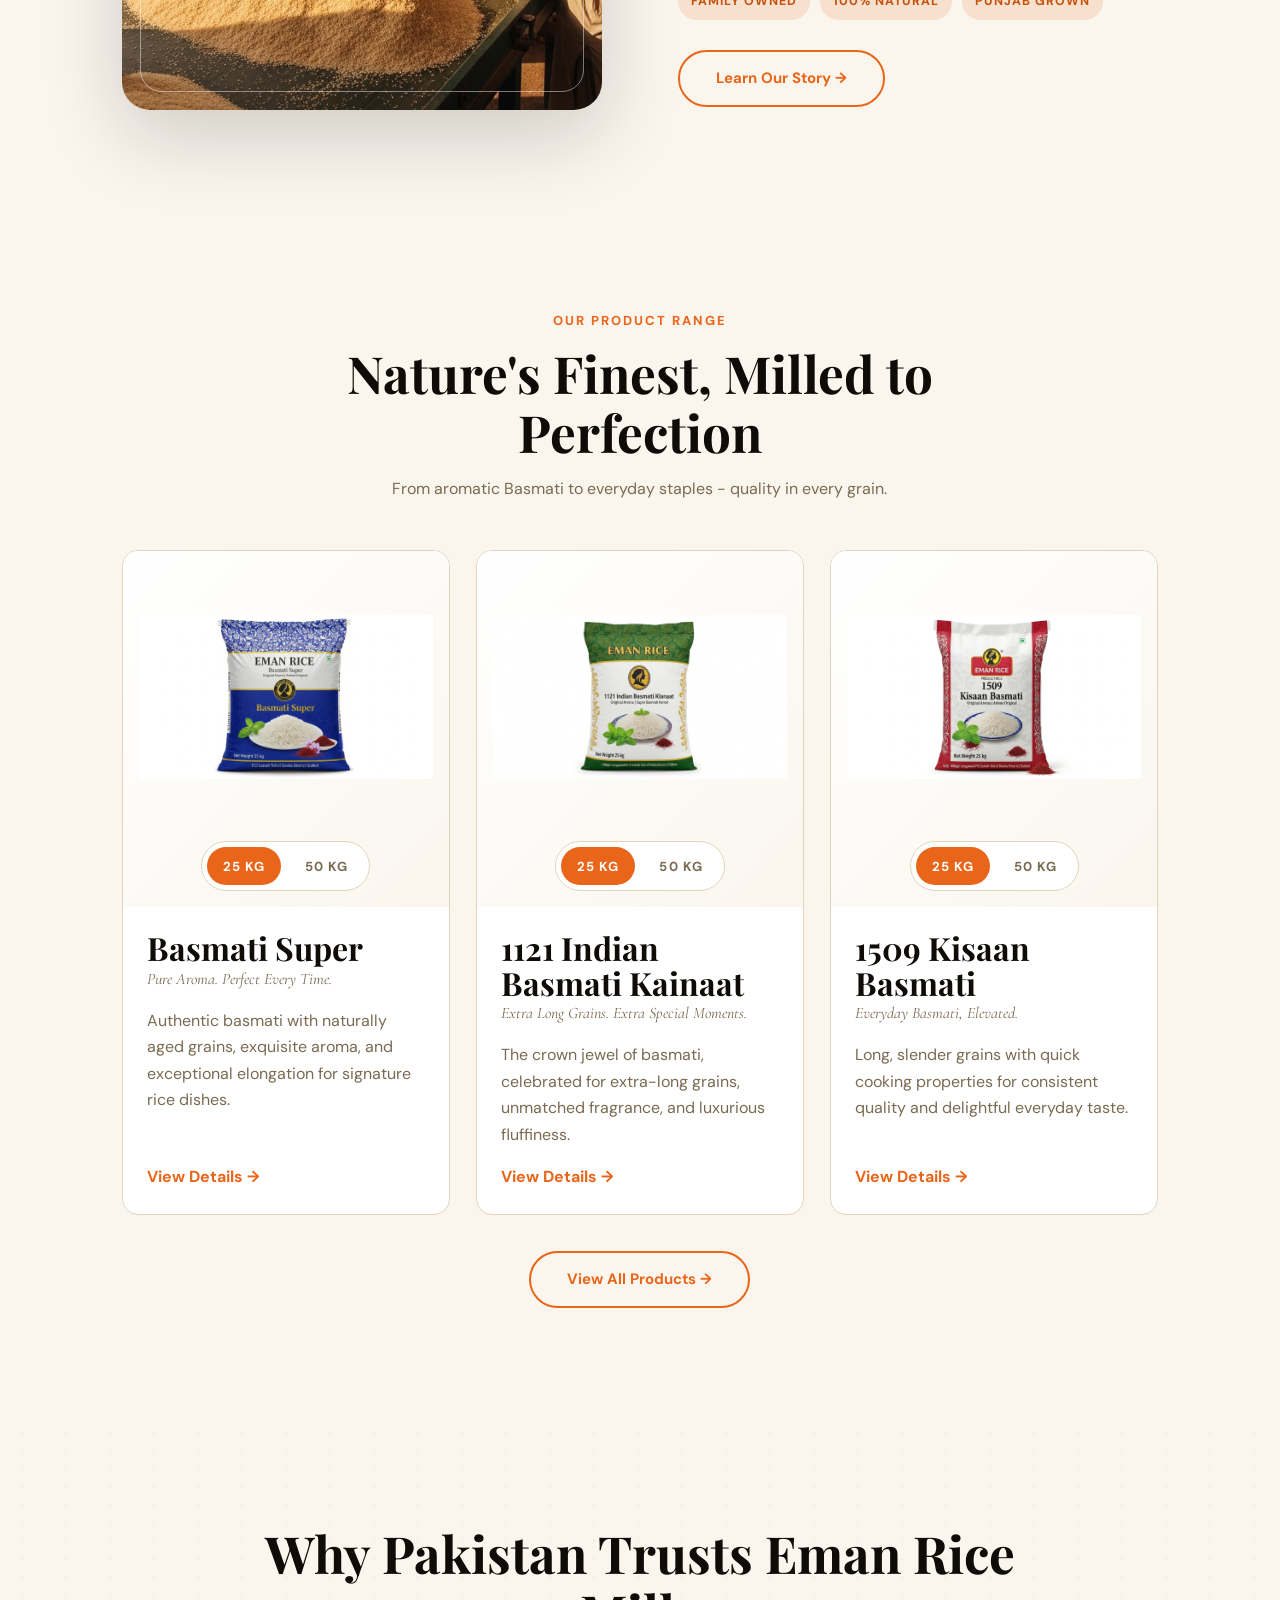
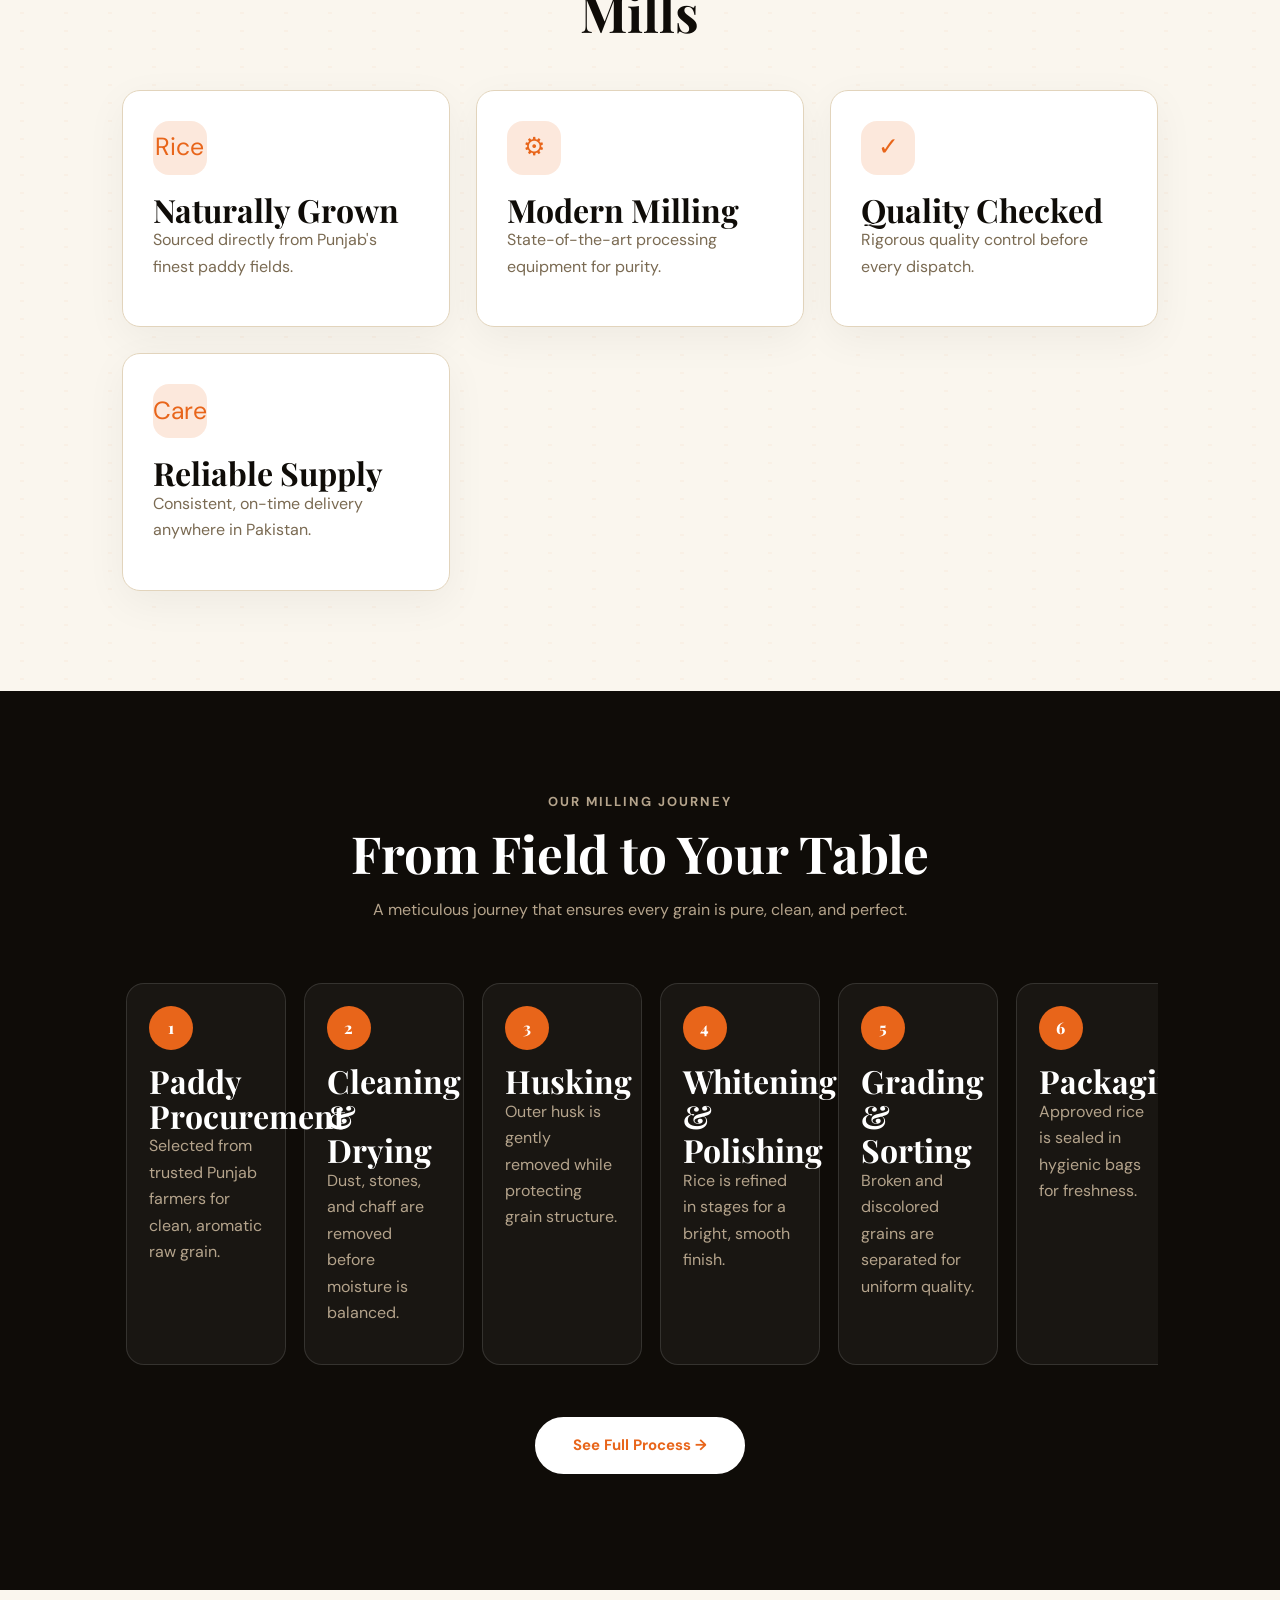
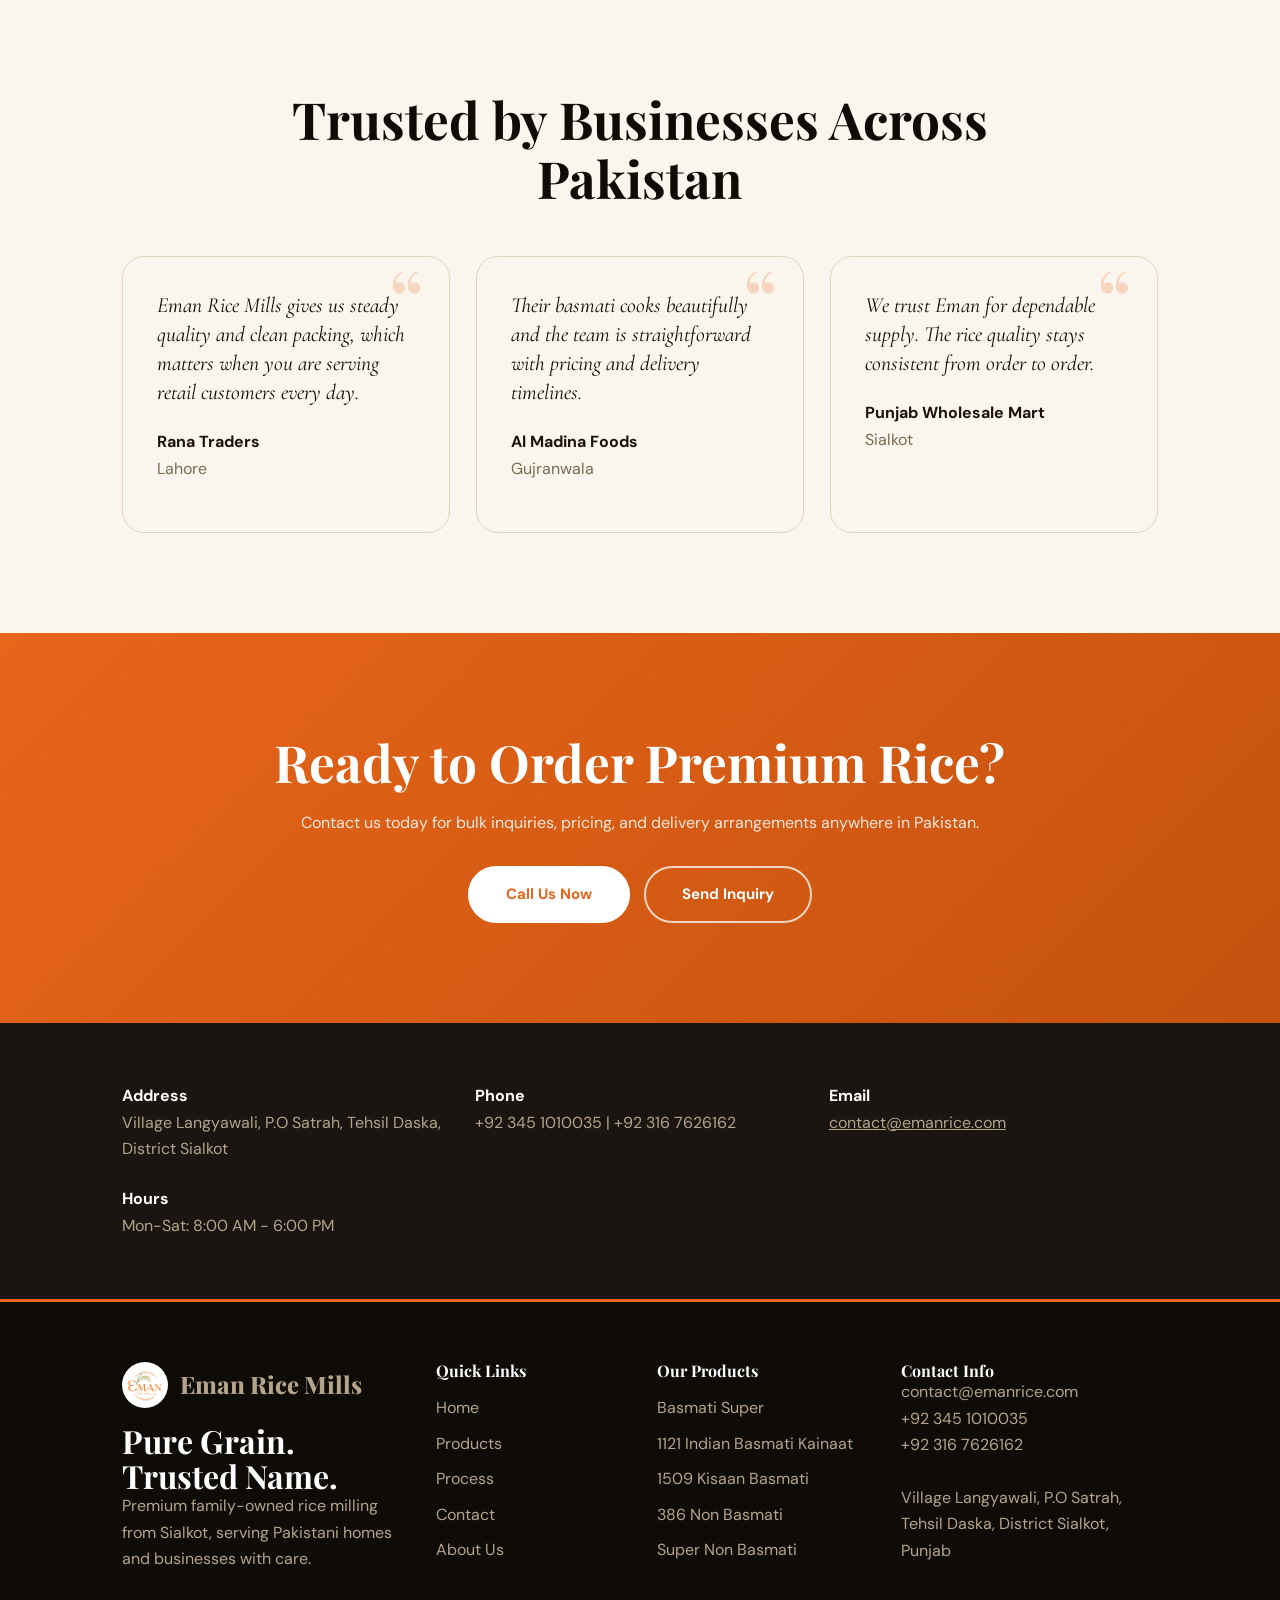
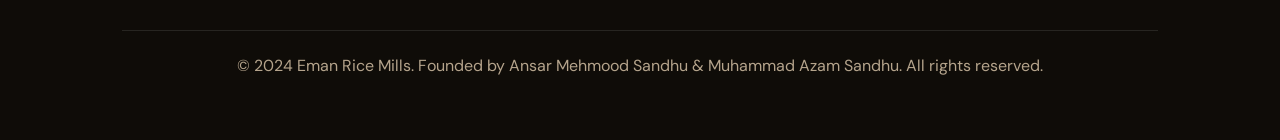
==== commit 408ceab6: "Updated footer contact details" ====
--- a/index.html
+++ b/index.html
@@ -155,7 +155,7 @@
         <div><a class="footer-logo" href="index.html"><img src="assets/hero/eman-logo.jpeg" alt="Eman Rice Mills logo"> Eman Rice Mills</a><h3>Pure Grain. Trusted Name.</h3><p>Premium family-owned rice milling from Sialkot, serving Pakistani homes and businesses with care.</p></div>
         <div><h4>Quick Links</h4><ul><li><a href="index.html">Home</a></li><li><a href="products.html">Products</a></li><li><a href="process.html">Process</a></li><li><a href="contact.html">Contact</a></li><li><a href="about.html">About Us</a></li></ul></div>
         <div><h4>Our Products</h4><ul><li>Basmati Super</li><li>1121 Indian Basmati Kainaat</li><li>1509 Kisaan Basmati</li><li>386 Non Basmati</li><li>Super Non Basmati</li></ul></div>
-        <div><h4>Contact Info</h4><address>Village Langyawali, P.O Satrah, Tehsil Daska, District Sialkot, Punjab<br><br><a href="tel:+923451010035">+92 345 1010035</a><br><a href="tel:+923167626162">+92 316 7626162</a><br><a href="mailto:contact@emanrice.com">contact@emanrice.com</a><br>GM: Muhammad Farooq</address></div>
+        <div><h4>Contact Info</h4><address><a href="mailto:contact@emanrice.com">contact@emanrice.com</a><br><a href="tel:+923451010035">+92 345 1010035</a><br><a href="tel:+923167626162">+92 316 7626162</a><br><br>Village Langyawali, P.O Satrah, Tehsil Daska, District Sialkot, Punjab</address></div>
       </div>
       <div class="footer-bottom">&copy; 2024 Eman Rice Mills. Founded by Ansar Mehmood Sandhu & Muhammad Azam Sandhu. All rights reserved.</div>
     </div>
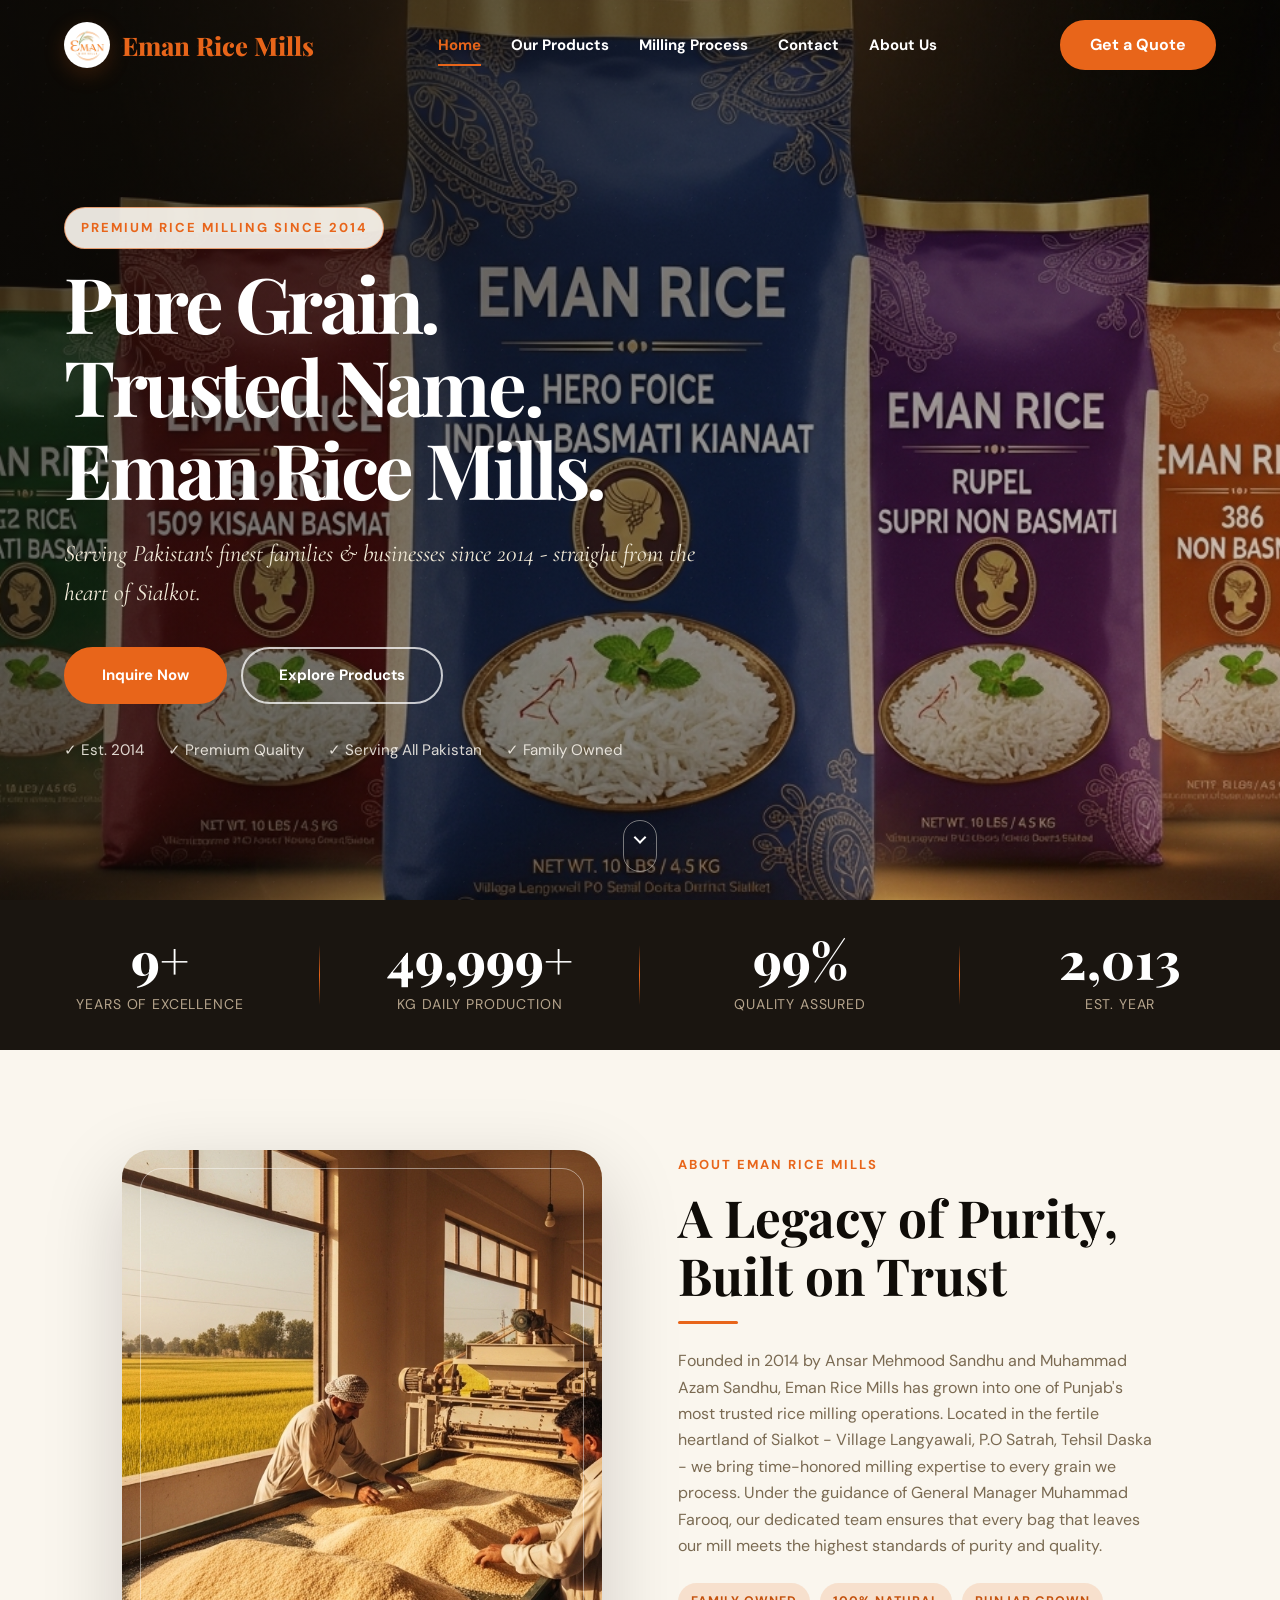
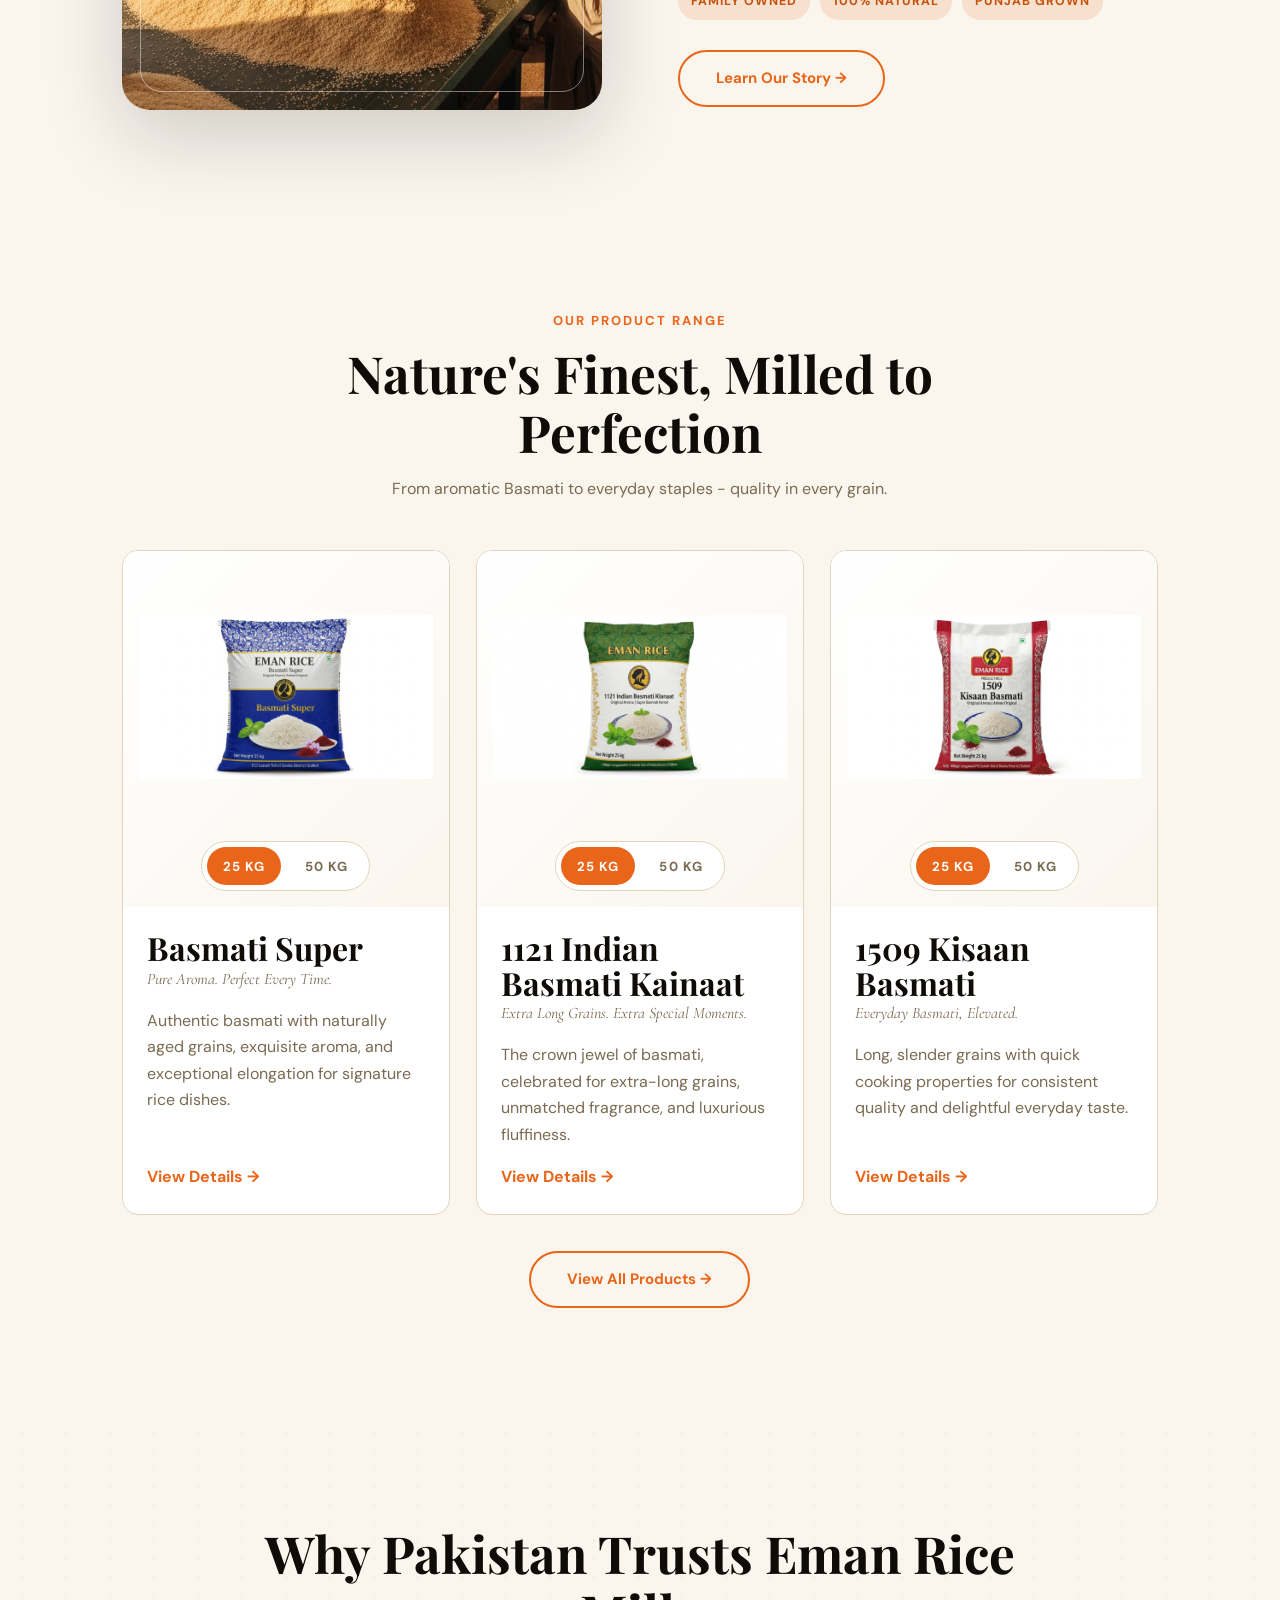
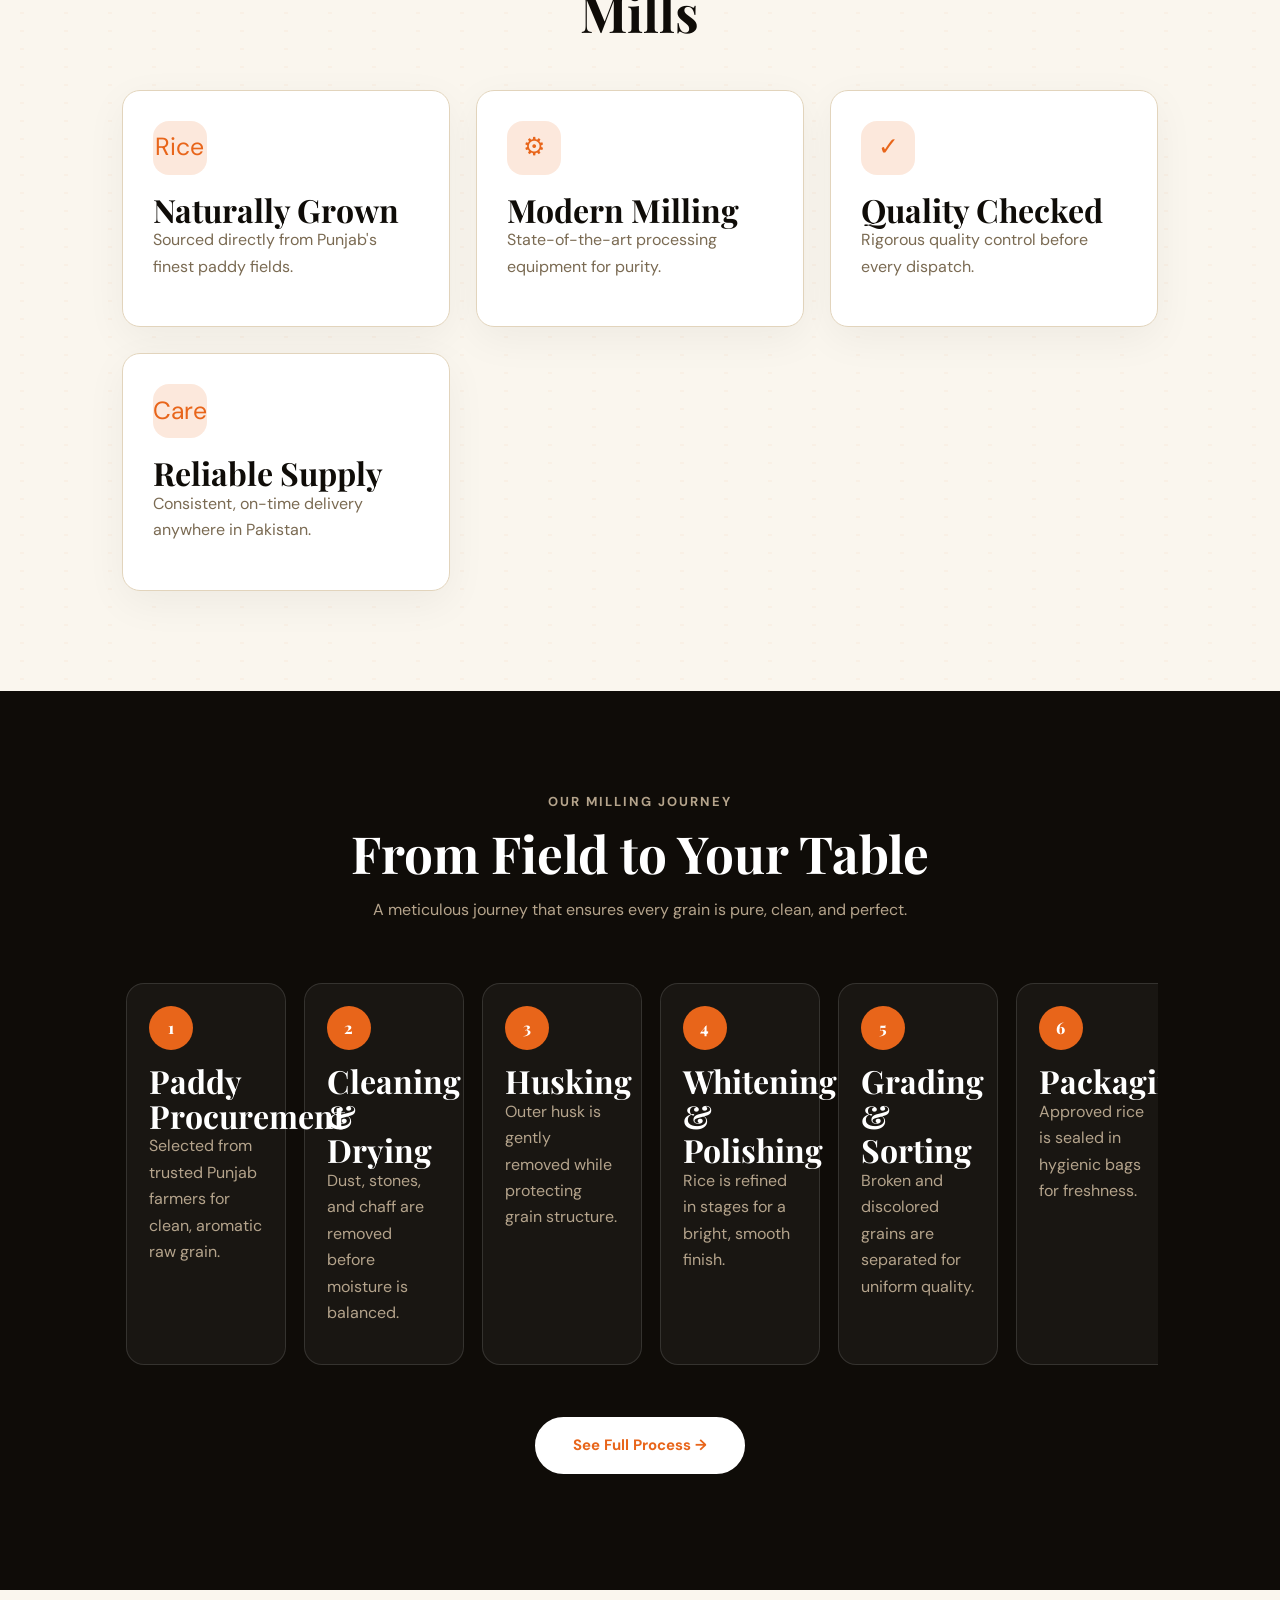
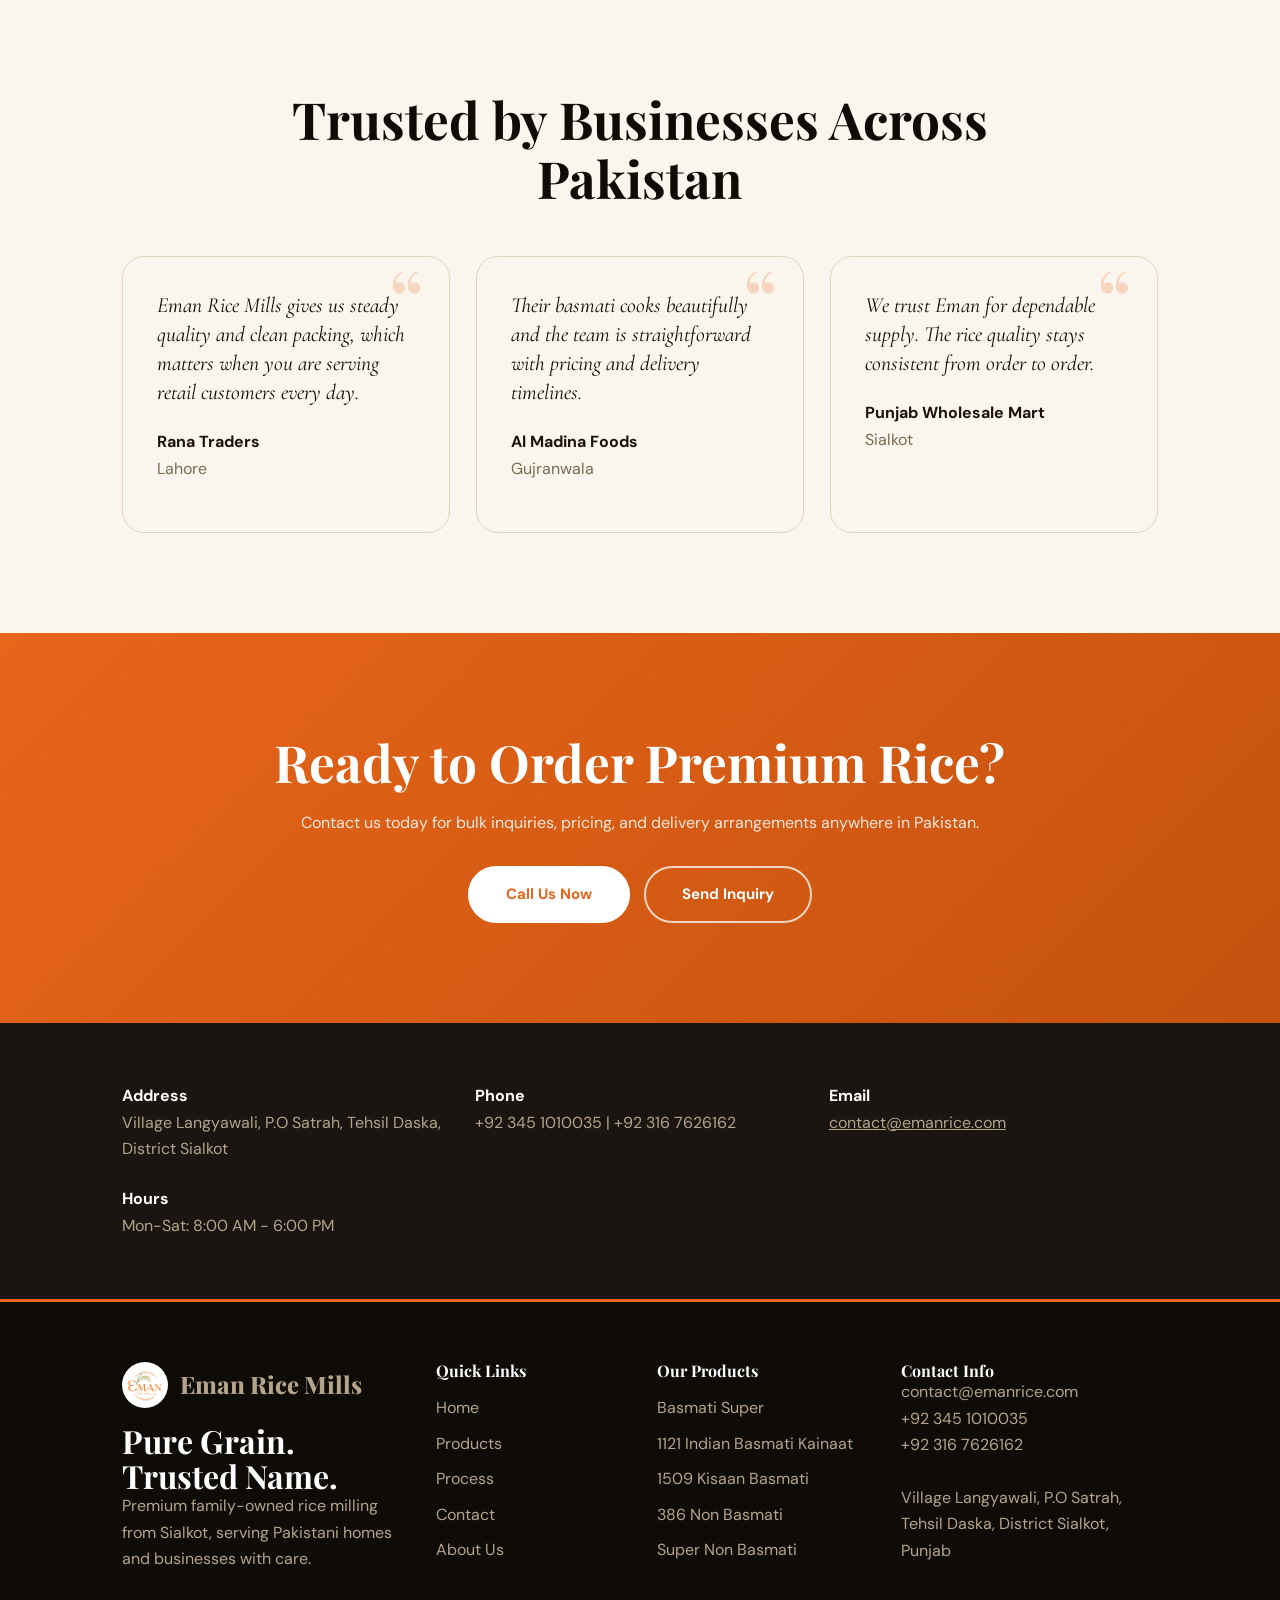
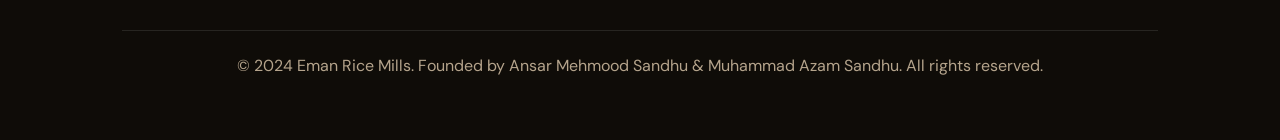
==== commit 6fa5bcce: "Updated website and favicon fixes" ====
--- a/index.html
+++ b/index.html
@@ -9,7 +9,8 @@
   <title>Eman Rice Mills | Pure Grain, Trusted Name</title>
   <link rel="preconnect" href="https://fonts.googleapis.com">
   <link rel="preconnect" href="https://fonts.gstatic.com" crossorigin>
-  <link rel="icon" href="data:image/svg+xml,%3Csvg xmlns='http://www.w3.org/2000/svg' viewBox='0 0 64 64'%3E%3Crect width='64' height='64' rx='16' fill='%23E8651A'/%3E%3Ctext x='32' y='40' text-anchor='middle' font-family='Georgia' font-size='24' font-weight='700' fill='white'%3EEM%3C/text%3E%3C/svg%3E">
+  <link rel="icon" type="image/jpeg" href="assets/hero/eman-logo.jpeg">
+  <link rel="apple-touch-icon" href="assets/hero/eman-logo.jpeg">
   <link rel="stylesheet" href="css/style.css">
   <link rel="stylesheet" href="css/components.css">
   <link rel="stylesheet" href="css/animations.css">
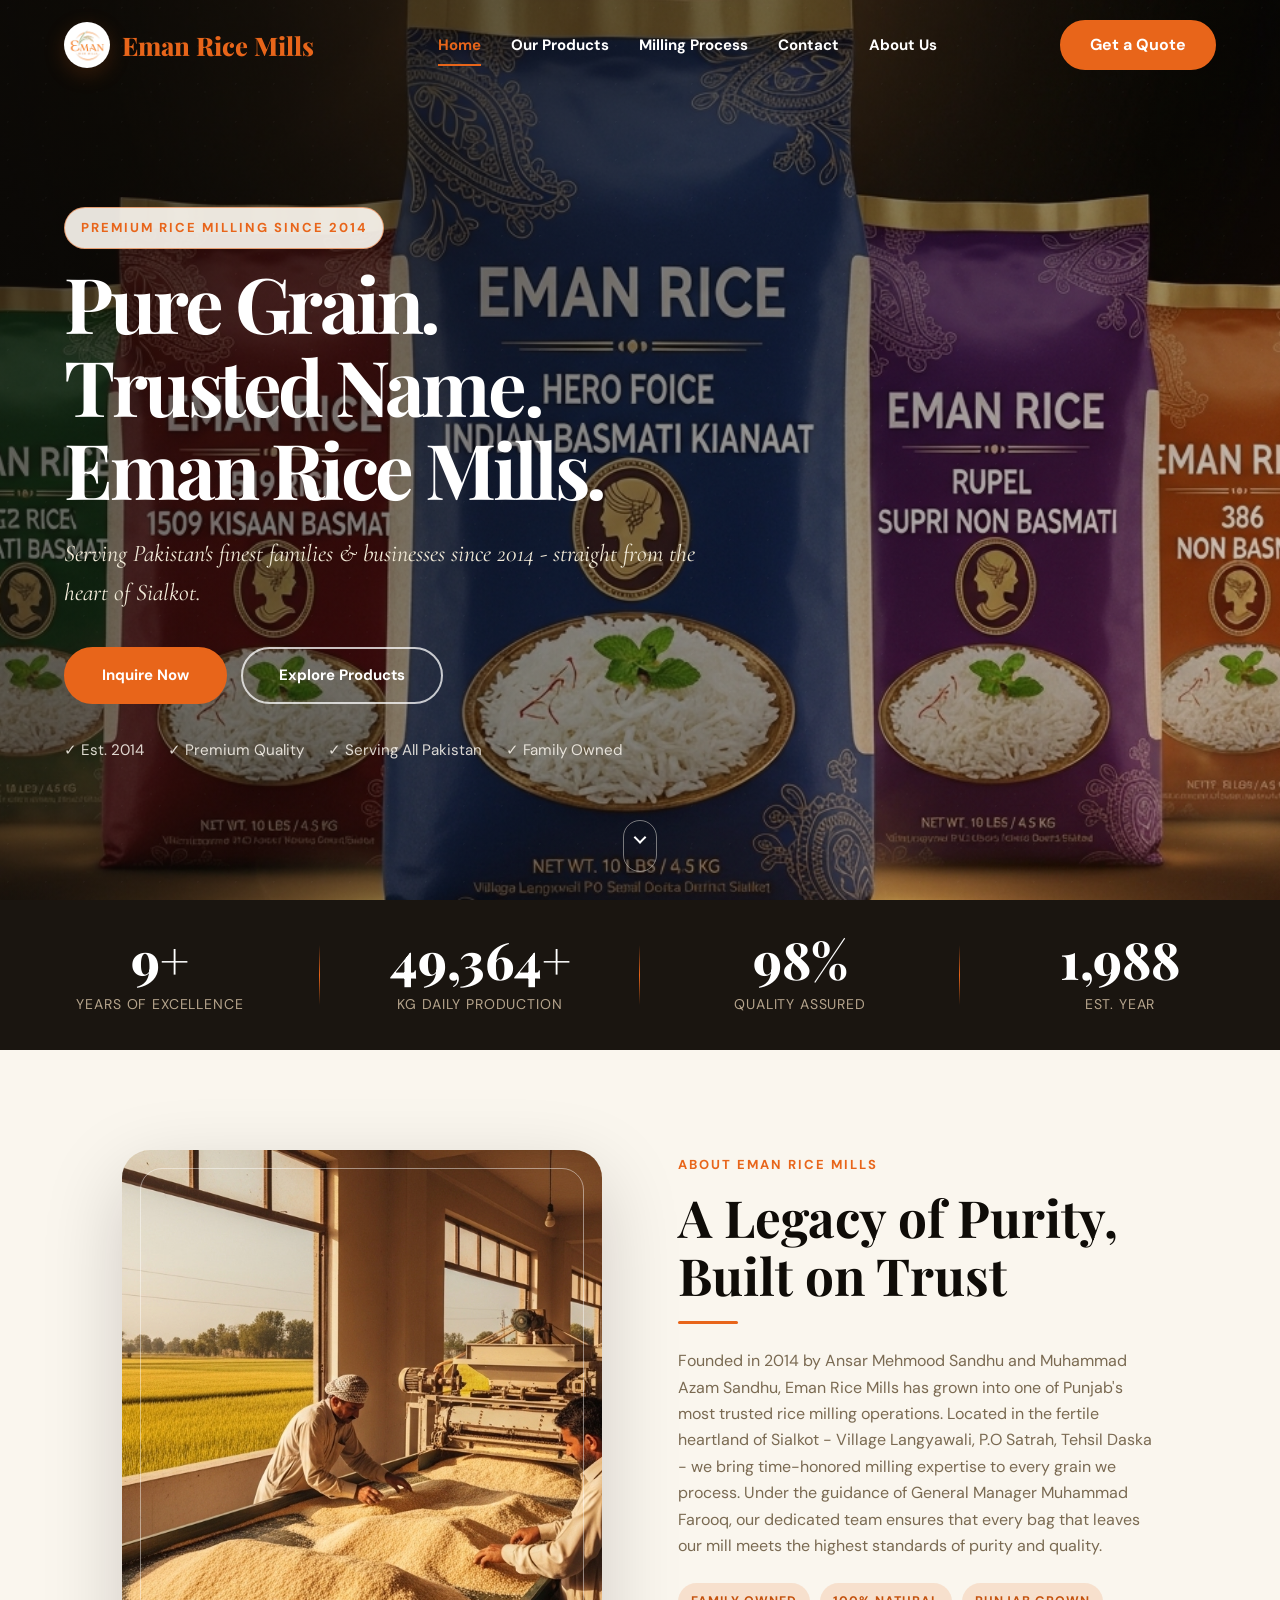
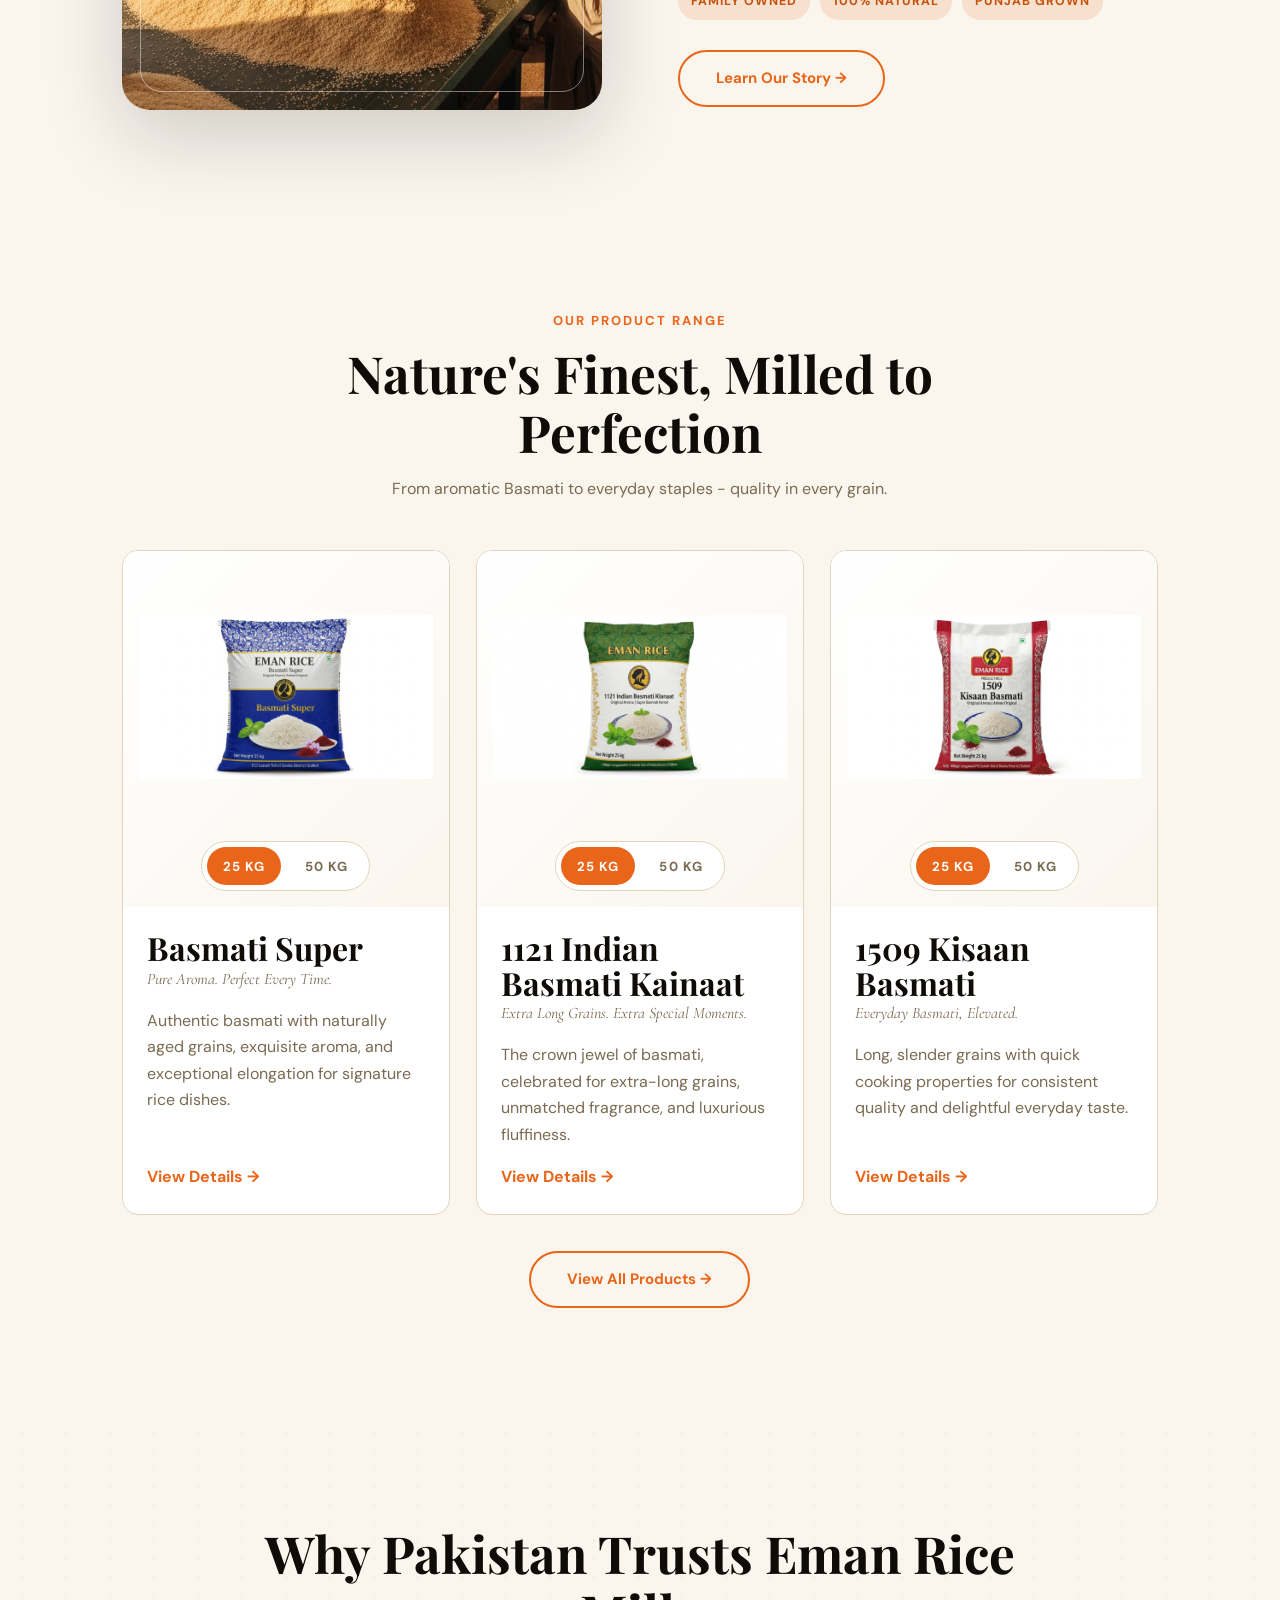
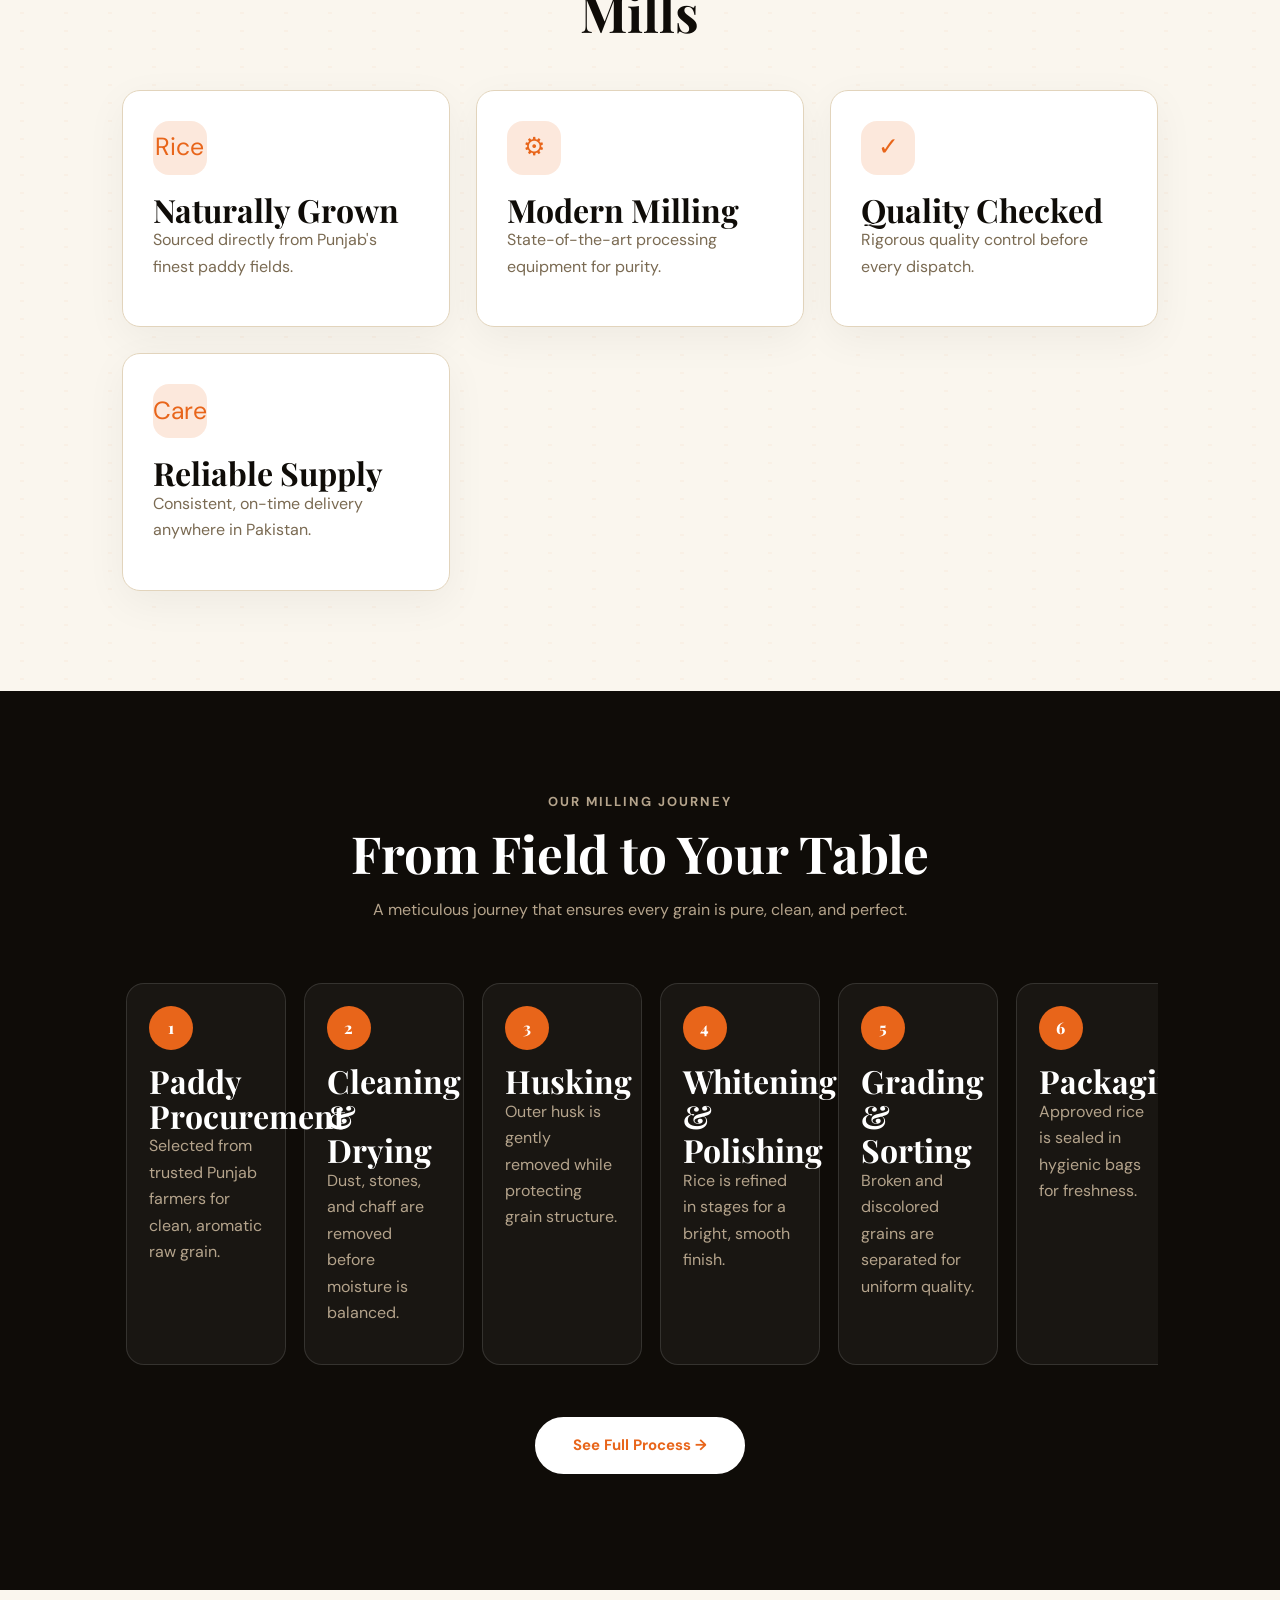
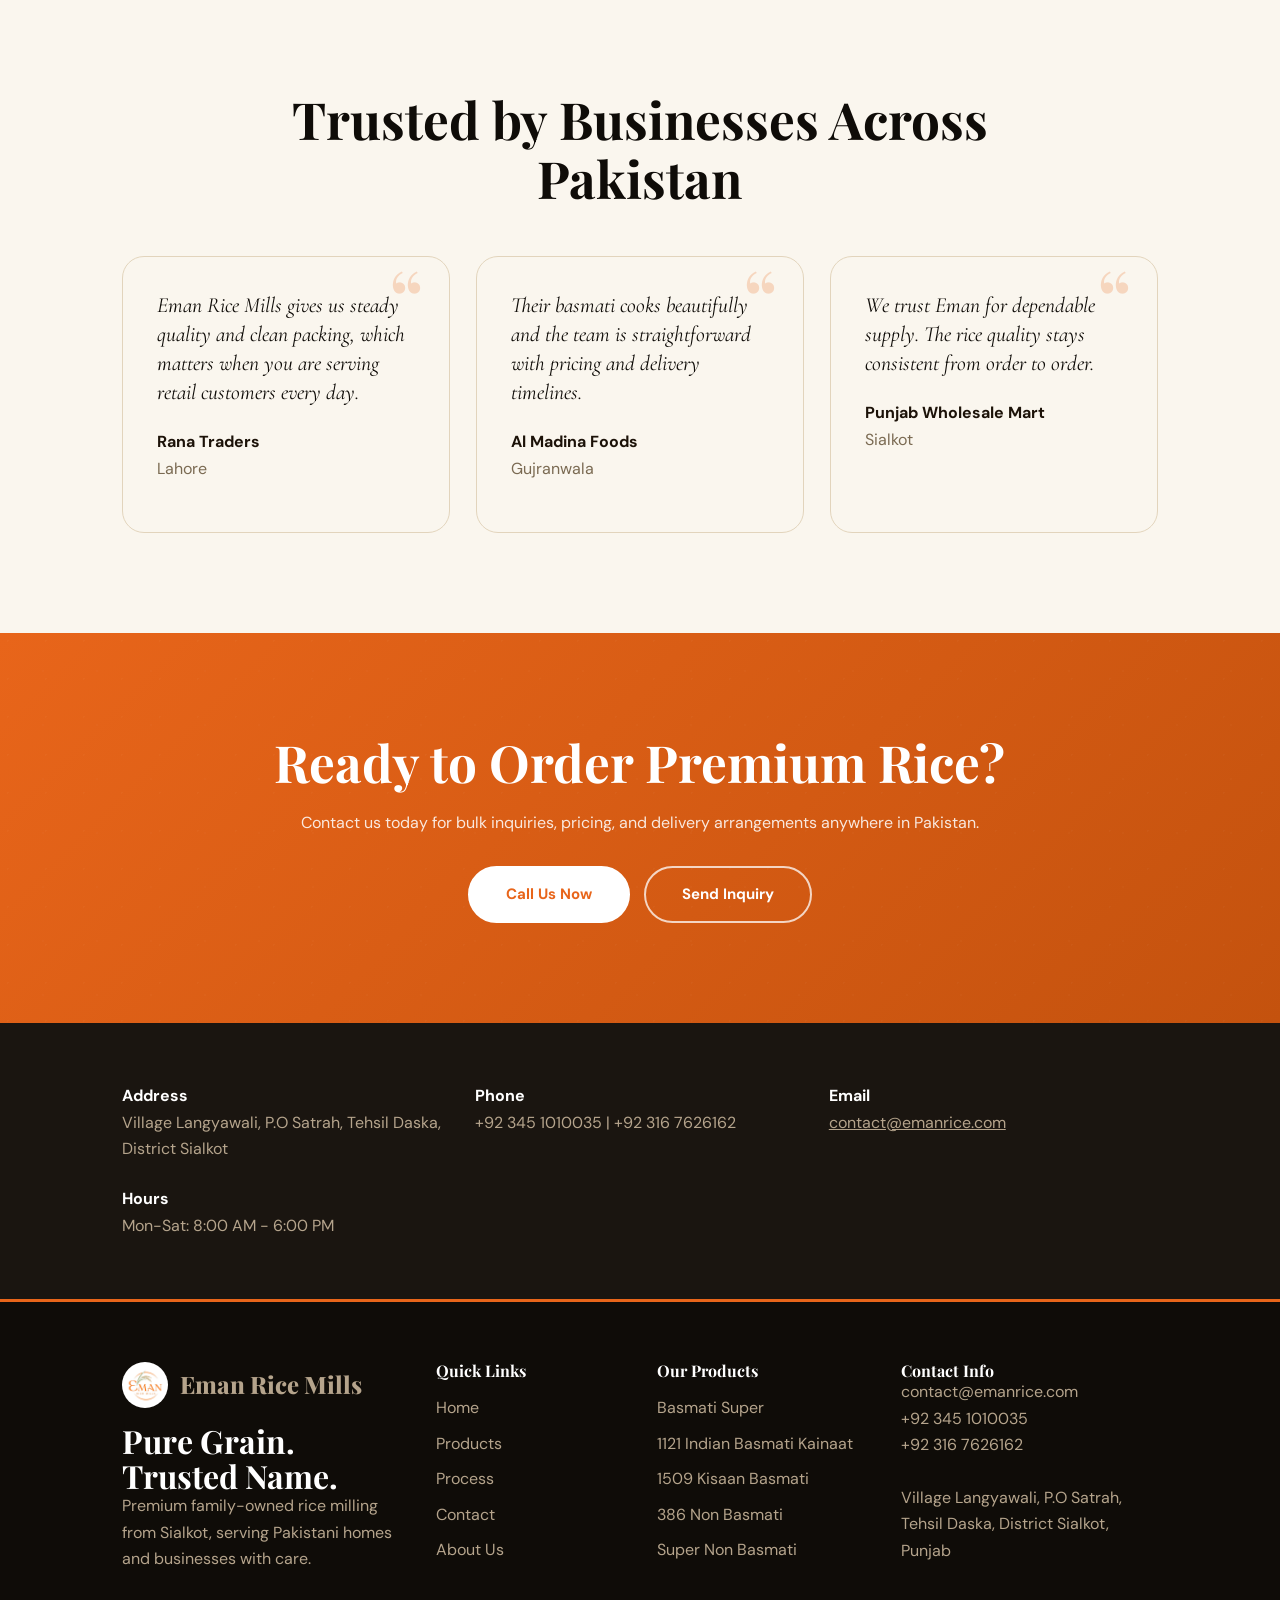
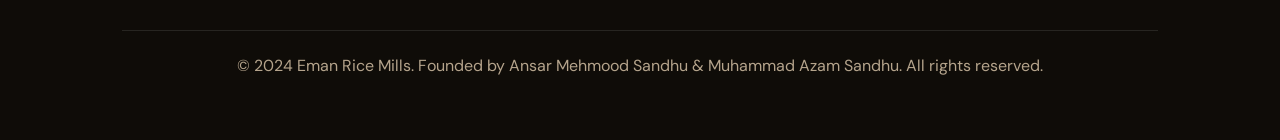
==== commit 85a63ba9: "Updated favicon and logo" ====
--- a/index.html
+++ b/index.html
@@ -9,8 +9,8 @@
   <title>Eman Rice Mills | Pure Grain, Trusted Name</title>
   <link rel="preconnect" href="https://fonts.googleapis.com">
   <link rel="preconnect" href="https://fonts.gstatic.com" crossorigin>
-  <link rel="icon" type="image/jpeg" href="assets/hero/eman-logo.jpeg">
-  <link rel="apple-touch-icon" href="assets/hero/eman-logo.jpeg">
+  <link rel="icon" type="image/png" href="assets/logo-favicon.png">
+  <link rel="apple-touch-icon" href="assets/logo-favicon.png">
   <link rel="stylesheet" href="css/style.css">
   <link rel="stylesheet" href="css/components.css">
   <link rel="stylesheet" href="css/animations.css">
@@ -19,7 +19,7 @@
   <a class="skip-link" href="#main">Skip to content</a>
   <header class="navbar" aria-label="Primary navigation">
     <div class="nav-inner">
-      <a class="nav-logo" href="index.html" aria-label="Eman Rice Mills home"><img src="assets/hero/eman-logo.jpeg" alt="Eman Rice Mills logo"> Eman Rice Mills</a>
+      <a class="nav-logo" href="index.html" aria-label="Eman Rice Mills home"><img src="assets/logo-favicon.png" alt="Eman Rice Mills logo"> Eman Rice Mills</a>
       <nav class="nav-links" aria-label="Main menu"><a class="active" href="index.html">Home</a><a href="products.html">Our Products</a><a href="process.html">Milling Process</a><a href="contact.html">Contact</a><a href="about.html">About Us</a></nav>
       <div class="nav-actions">
         <a class="nav-cta" href="contact.html">Get a Quote</a>
@@ -153,7 +153,7 @@
   <footer class="footer section-sm">
     <div class="container">
       <div class="footer-grid">
-        <div><a class="footer-logo" href="index.html"><img src="assets/hero/eman-logo.jpeg" alt="Eman Rice Mills logo"> Eman Rice Mills</a><h3>Pure Grain. Trusted Name.</h3><p>Premium family-owned rice milling from Sialkot, serving Pakistani homes and businesses with care.</p></div>
+        <div><a class="footer-logo" href="index.html"><img src="assets/logo-favicon.png" alt="Eman Rice Mills logo"> Eman Rice Mills</a><h3>Pure Grain. Trusted Name.</h3><p>Premium family-owned rice milling from Sialkot, serving Pakistani homes and businesses with care.</p></div>
         <div><h4>Quick Links</h4><ul><li><a href="index.html">Home</a></li><li><a href="products.html">Products</a></li><li><a href="process.html">Process</a></li><li><a href="contact.html">Contact</a></li><li><a href="about.html">About Us</a></li></ul></div>
         <div><h4>Our Products</h4><ul><li>Basmati Super</li><li>1121 Indian Basmati Kainaat</li><li>1509 Kisaan Basmati</li><li>386 Non Basmati</li><li>Super Non Basmati</li></ul></div>
         <div><h4>Contact Info</h4><address><a href="mailto:contact@emanrice.com">contact@emanrice.com</a><br><a href="tel:+923451010035">+92 345 1010035</a><br><a href="tel:+923167626162">+92 316 7626162</a><br><br>Village Langyawali, P.O Satrah, Tehsil Daska, District Sialkot, Punjab</address></div>
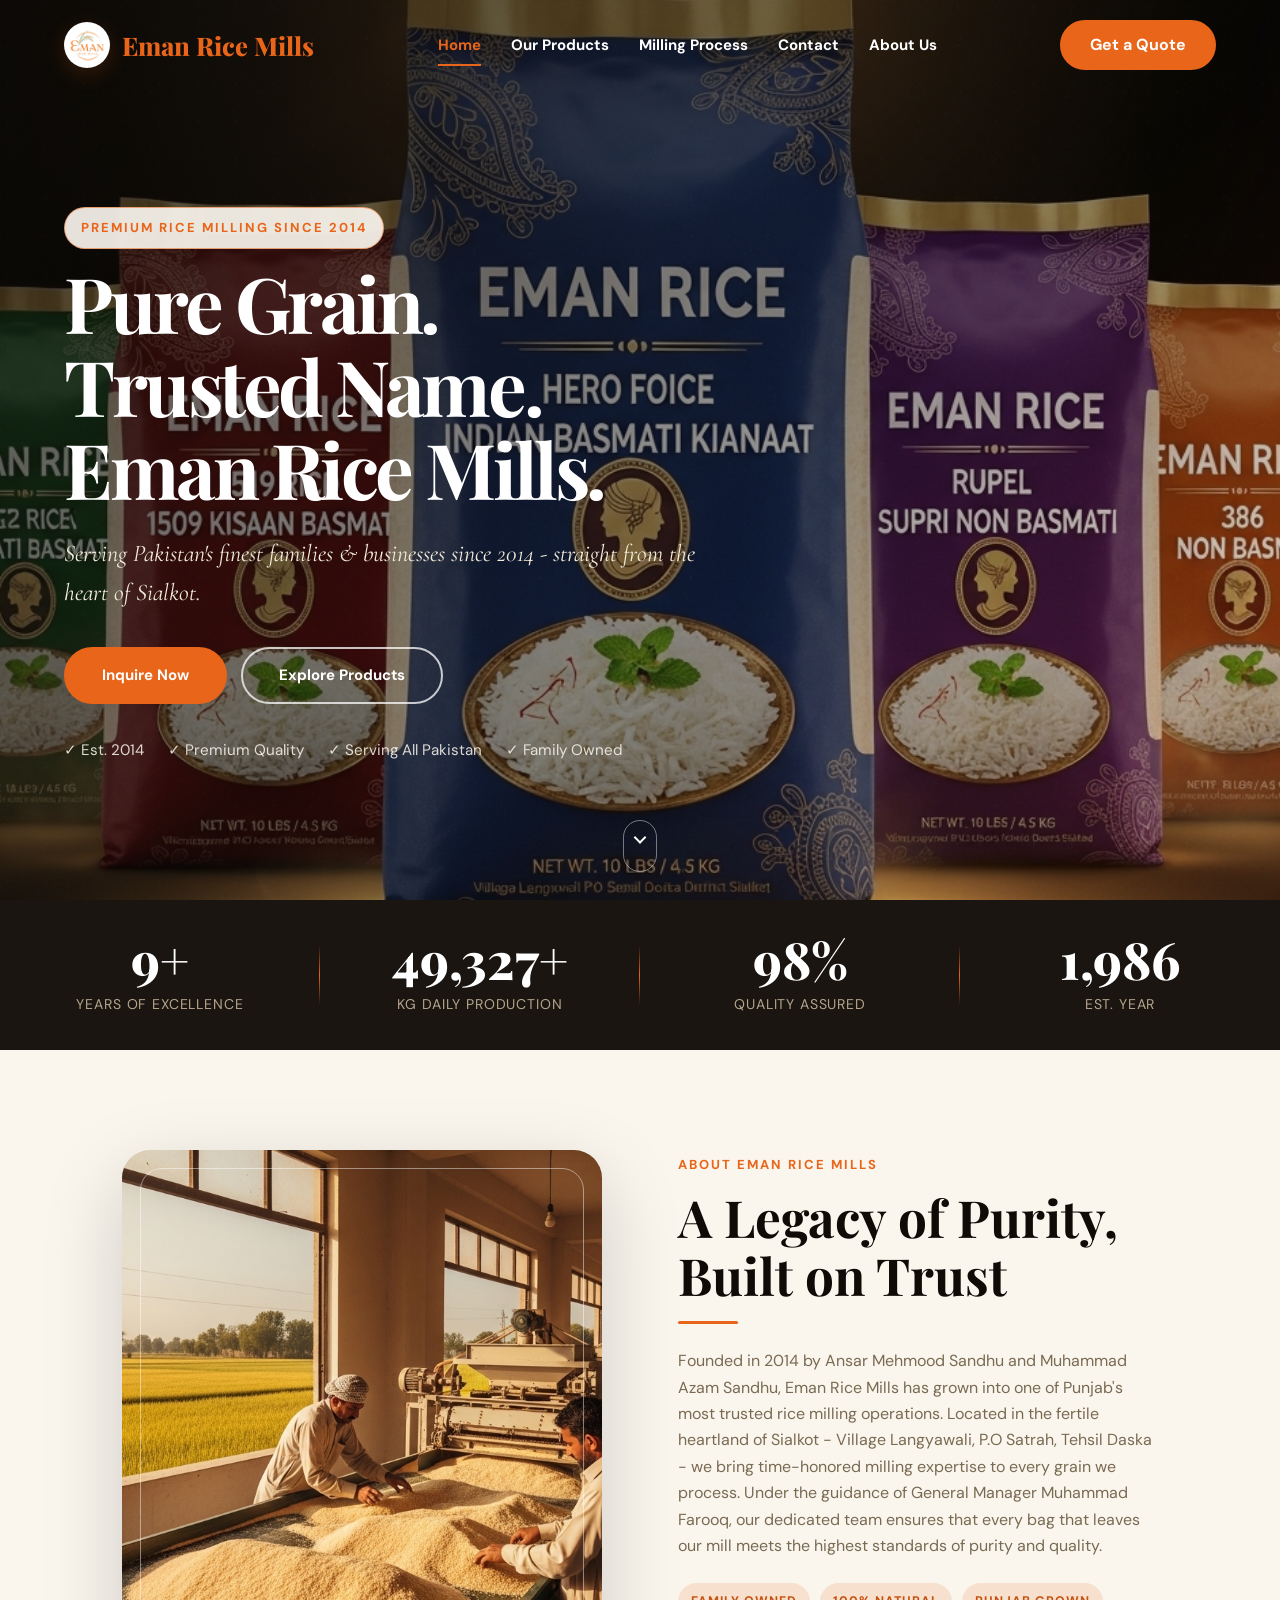
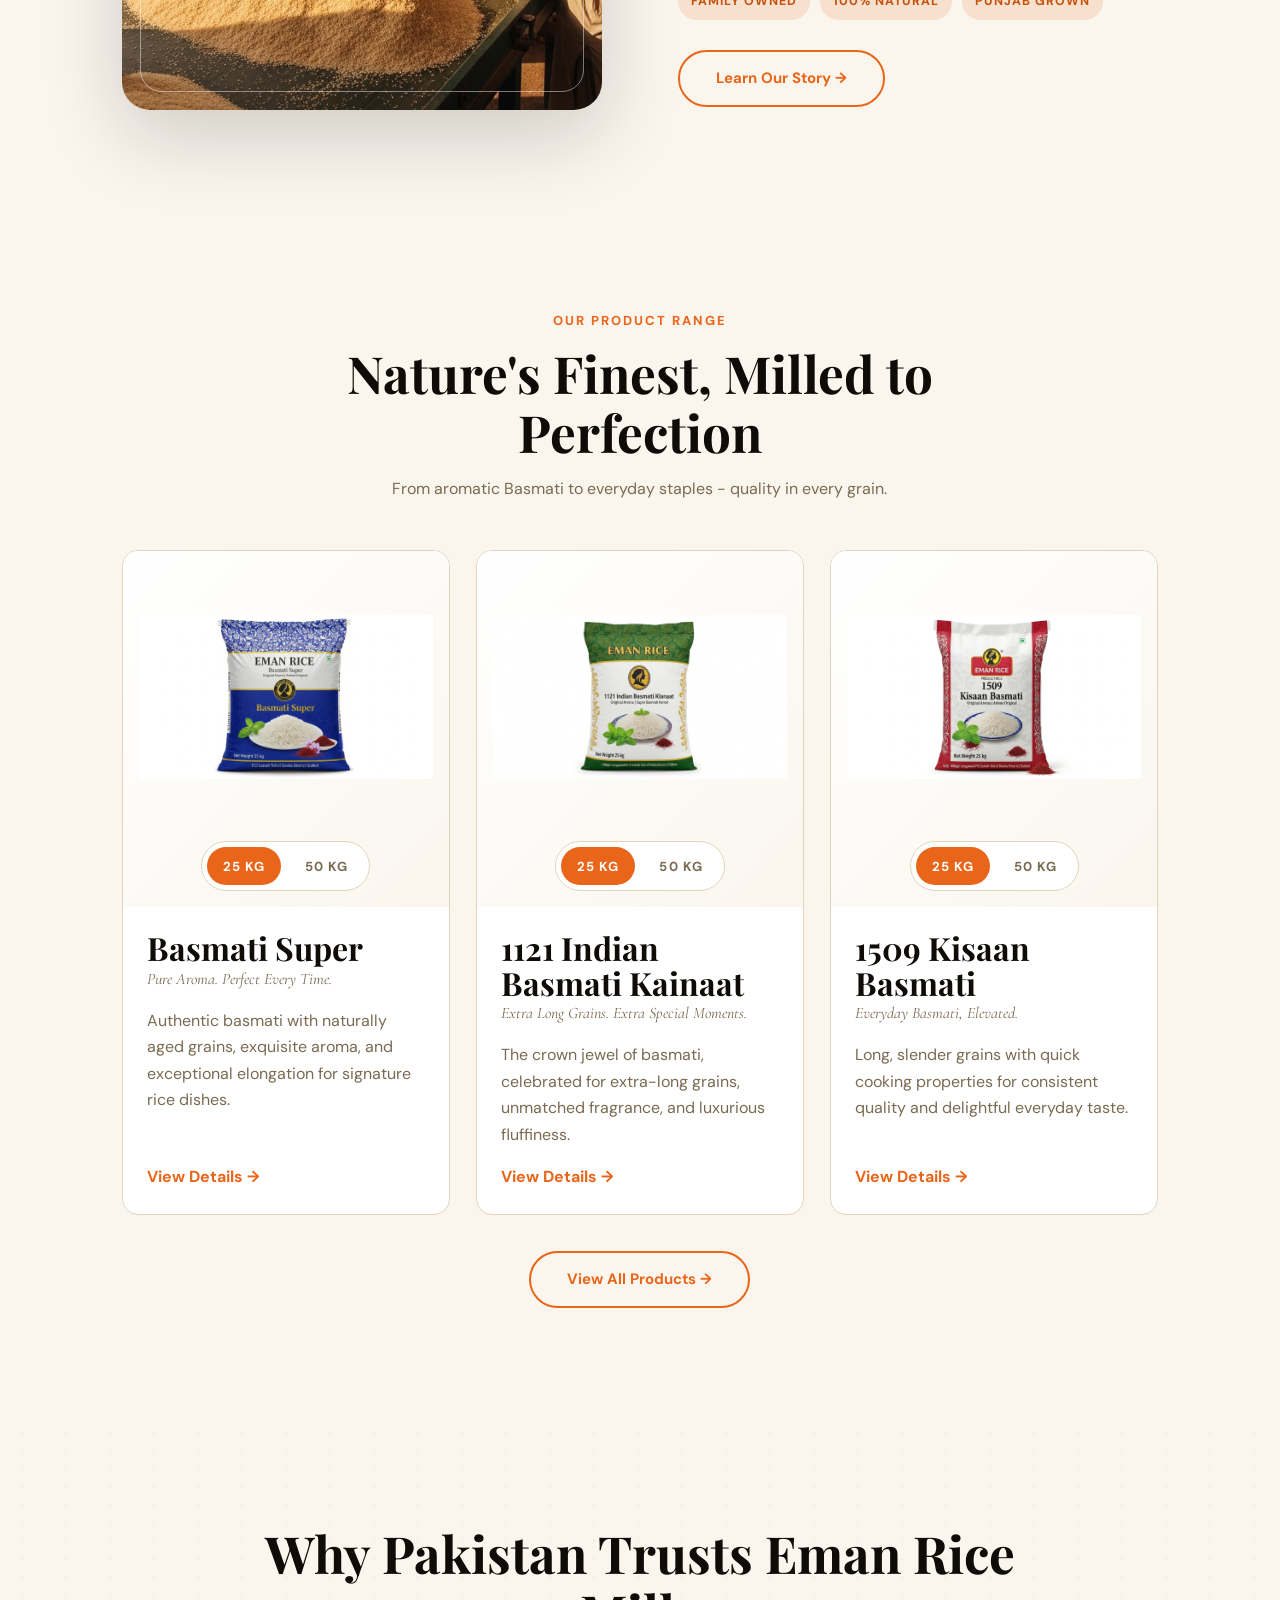
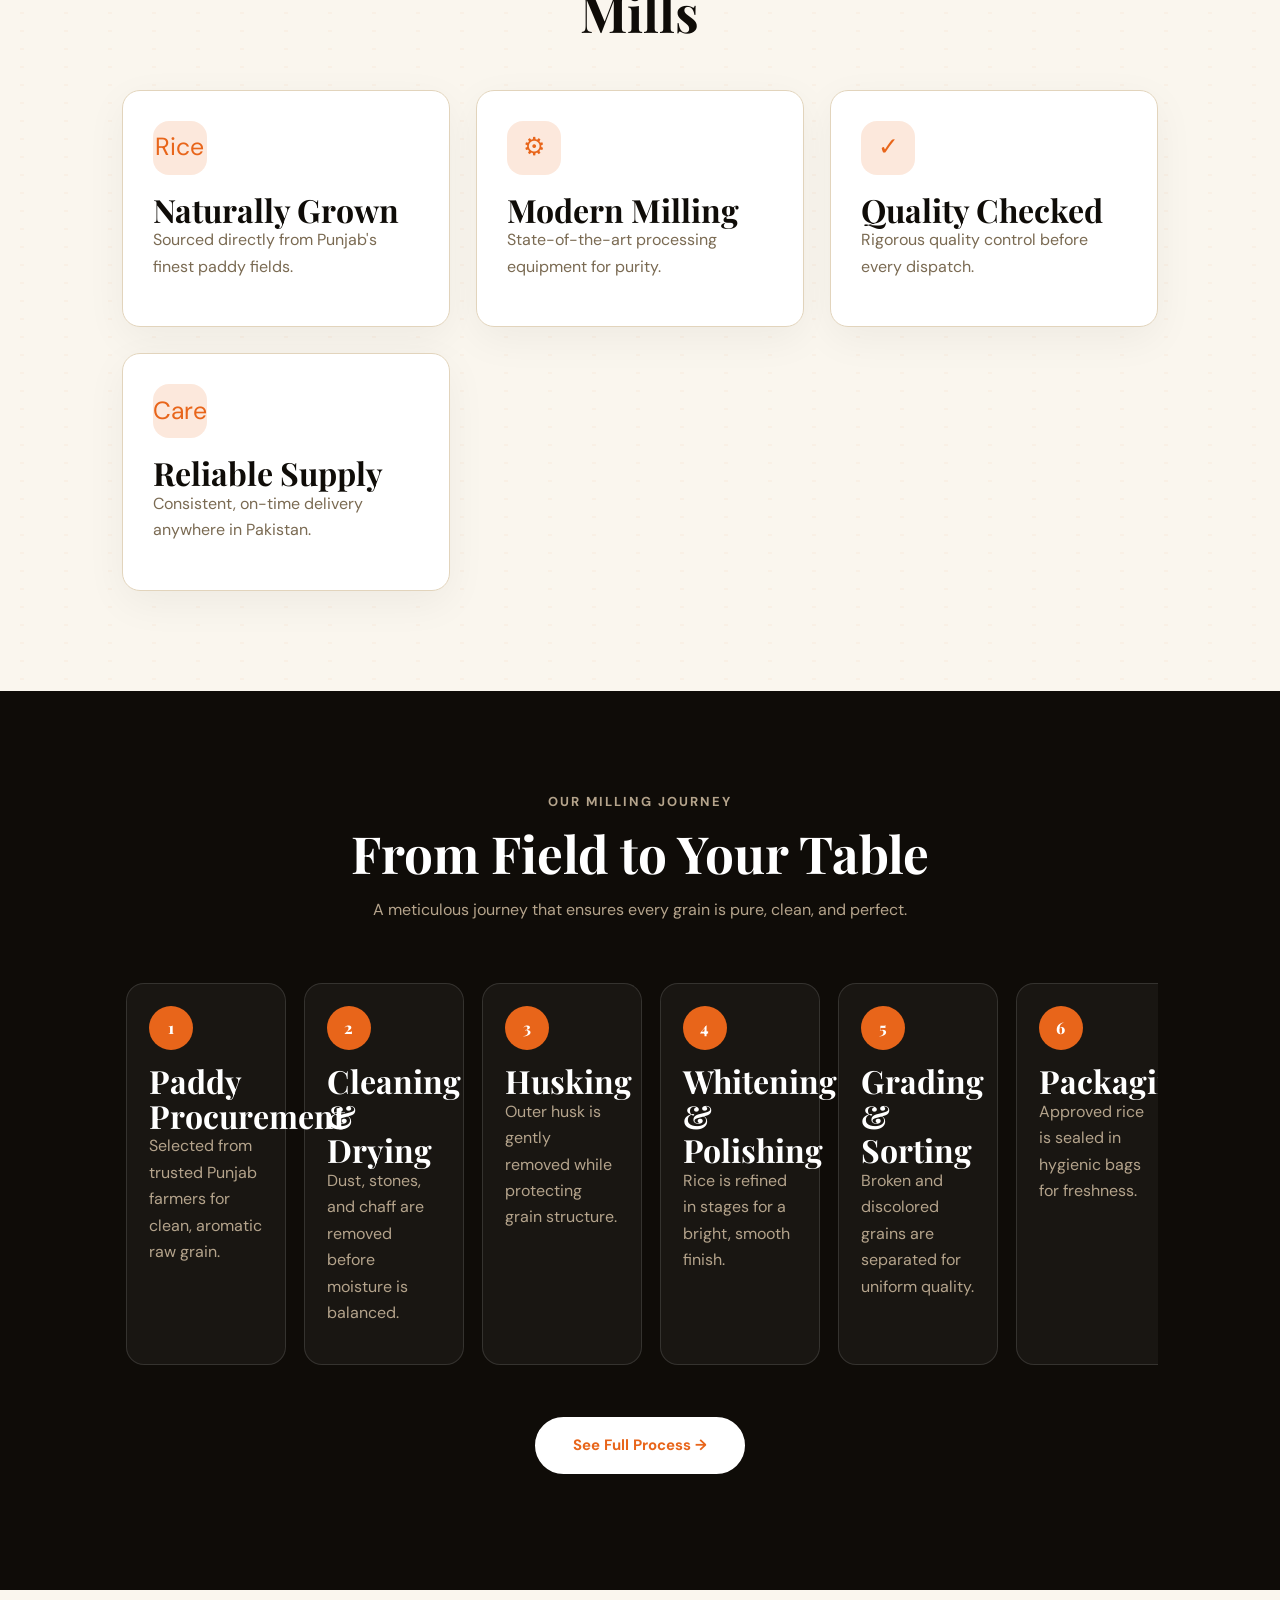
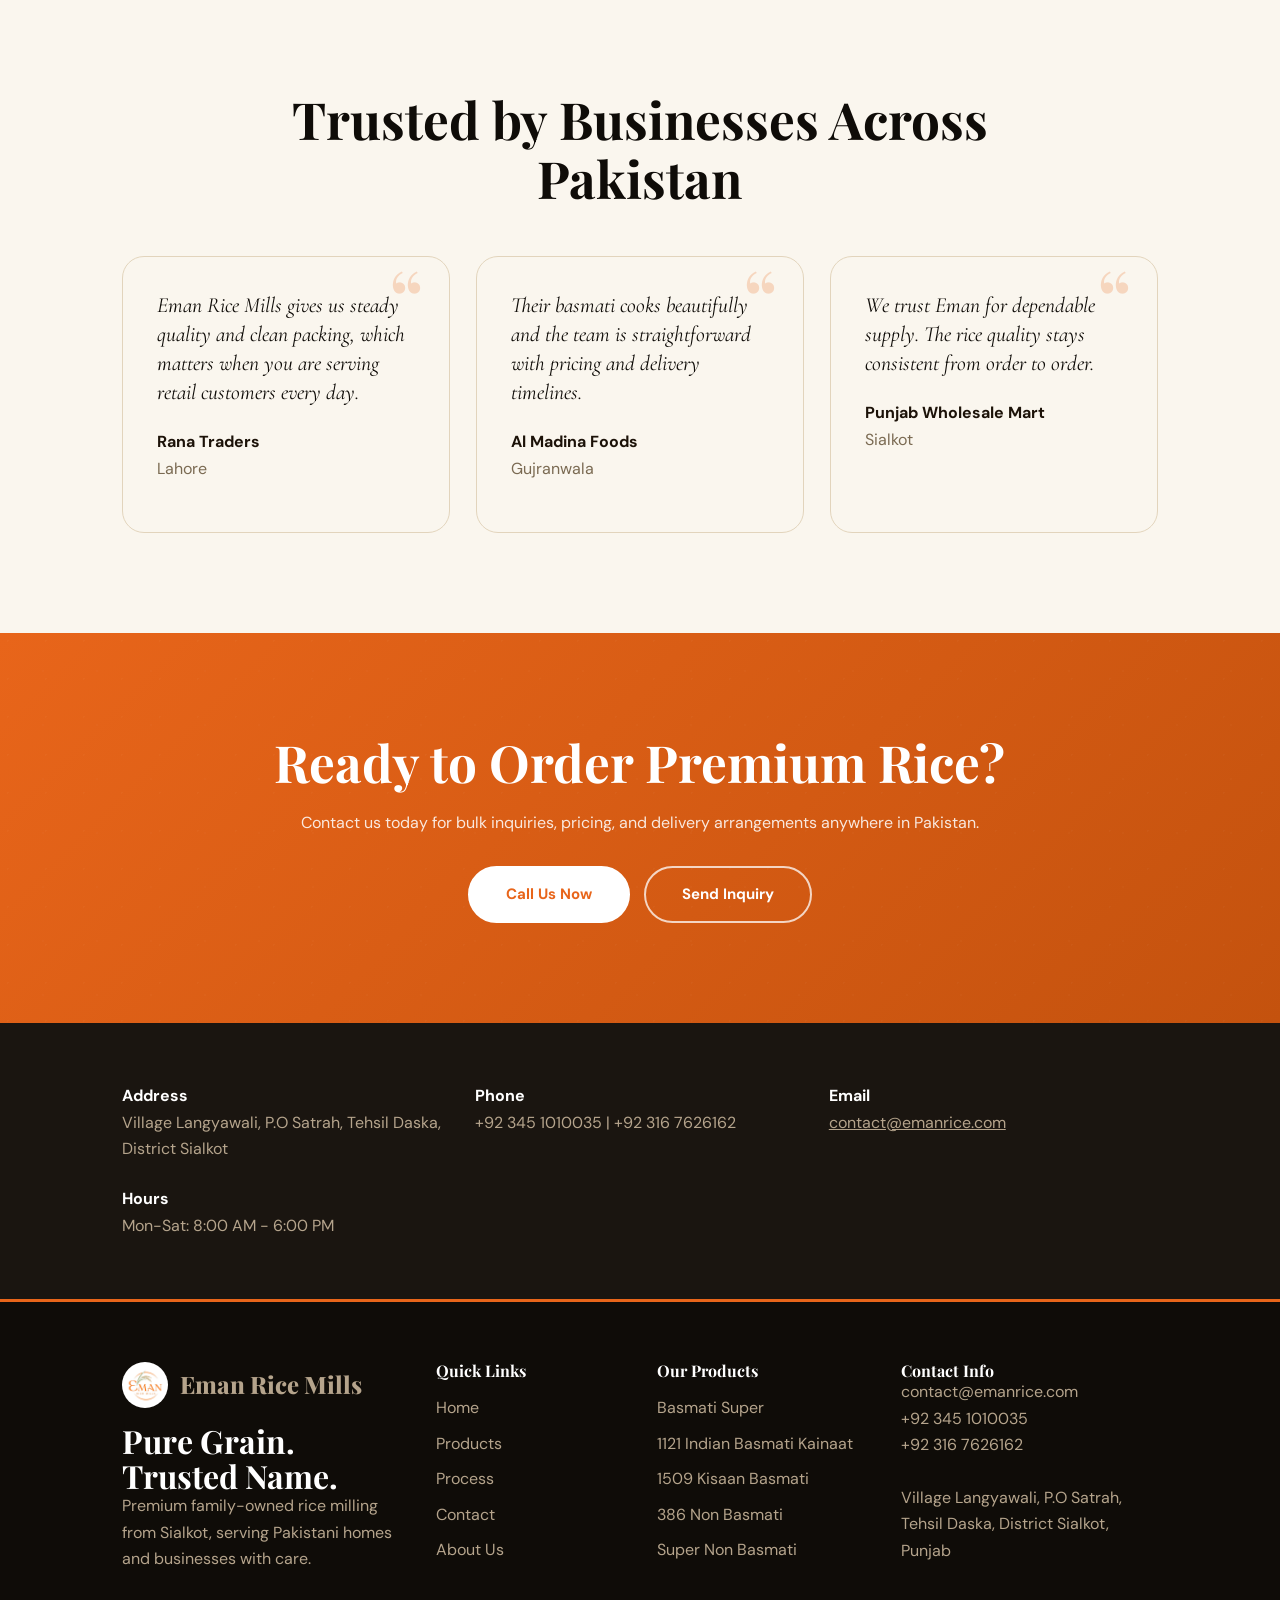
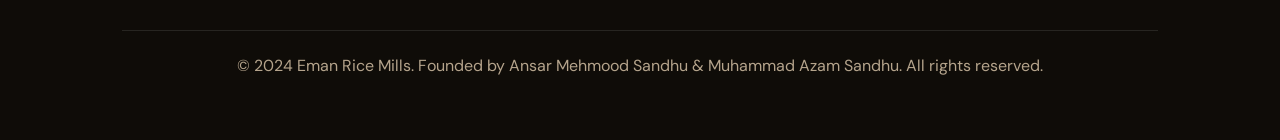
==== commit 49d9248d: "Updated favicon" ====
--- a/index.html
+++ b/index.html
@@ -9,6 +9,7 @@
   <title>Eman Rice Mills | Pure Grain, Trusted Name</title>
   <link rel="preconnect" href="https://fonts.googleapis.com">
   <link rel="preconnect" href="https://fonts.gstatic.com" crossorigin>
+  <link rel="icon" href="/favicon.ico" sizes="any">
   <link rel="icon" type="image/png" href="assets/logo-favicon.png">
   <link rel="apple-touch-icon" href="assets/logo-favicon.png">
   <link rel="stylesheet" href="css/style.css">
